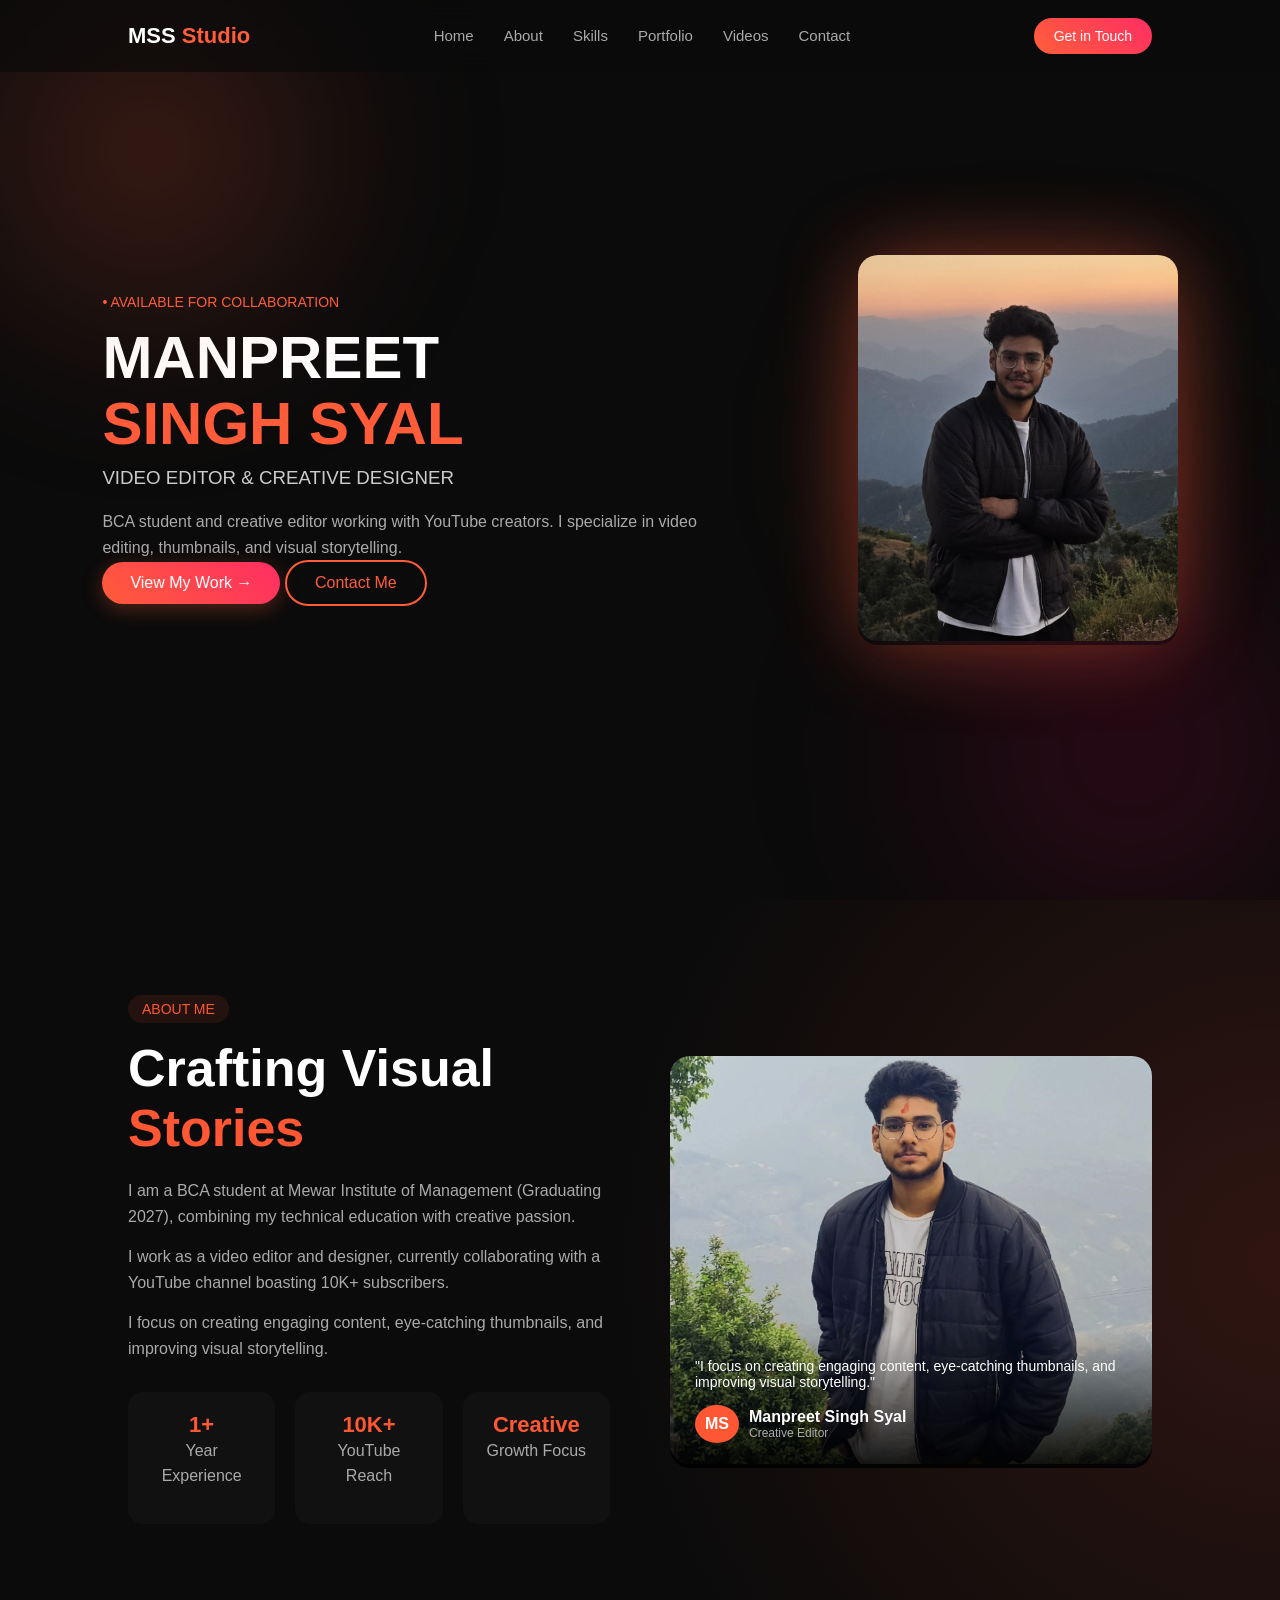
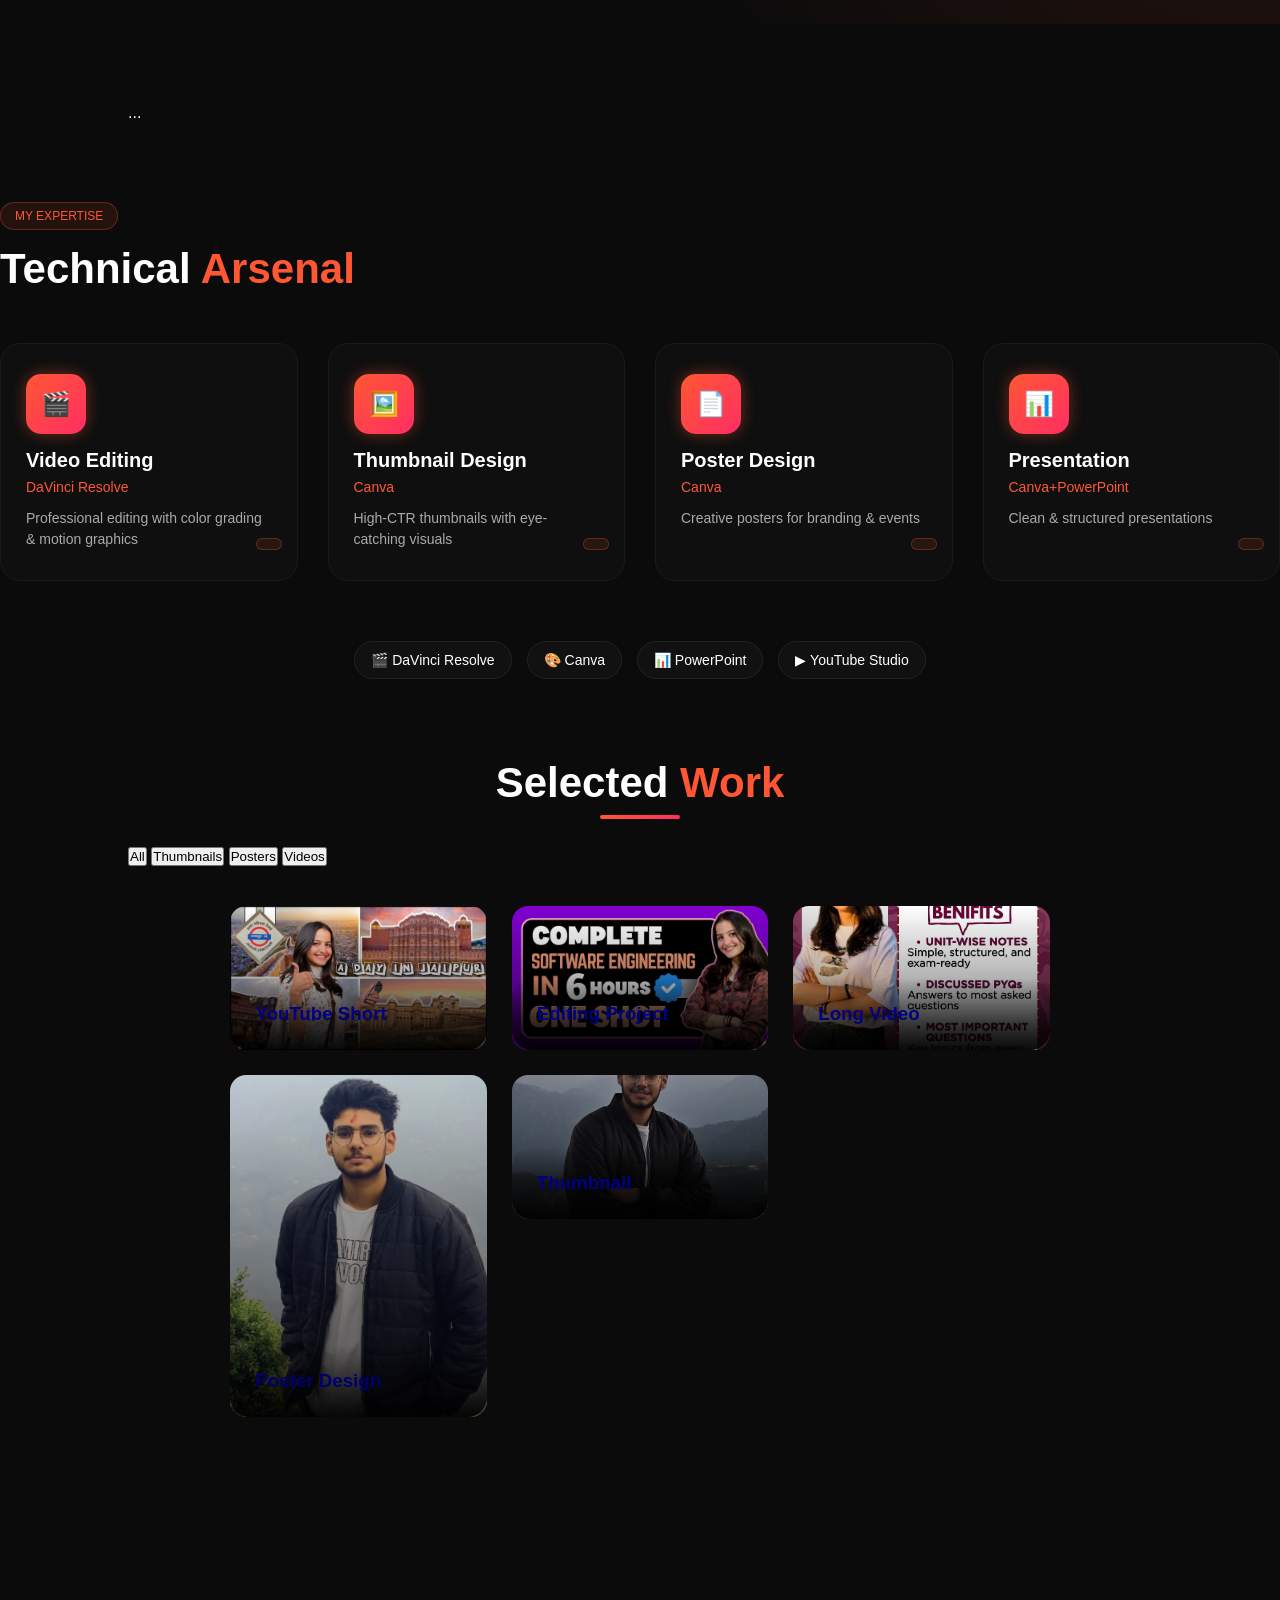
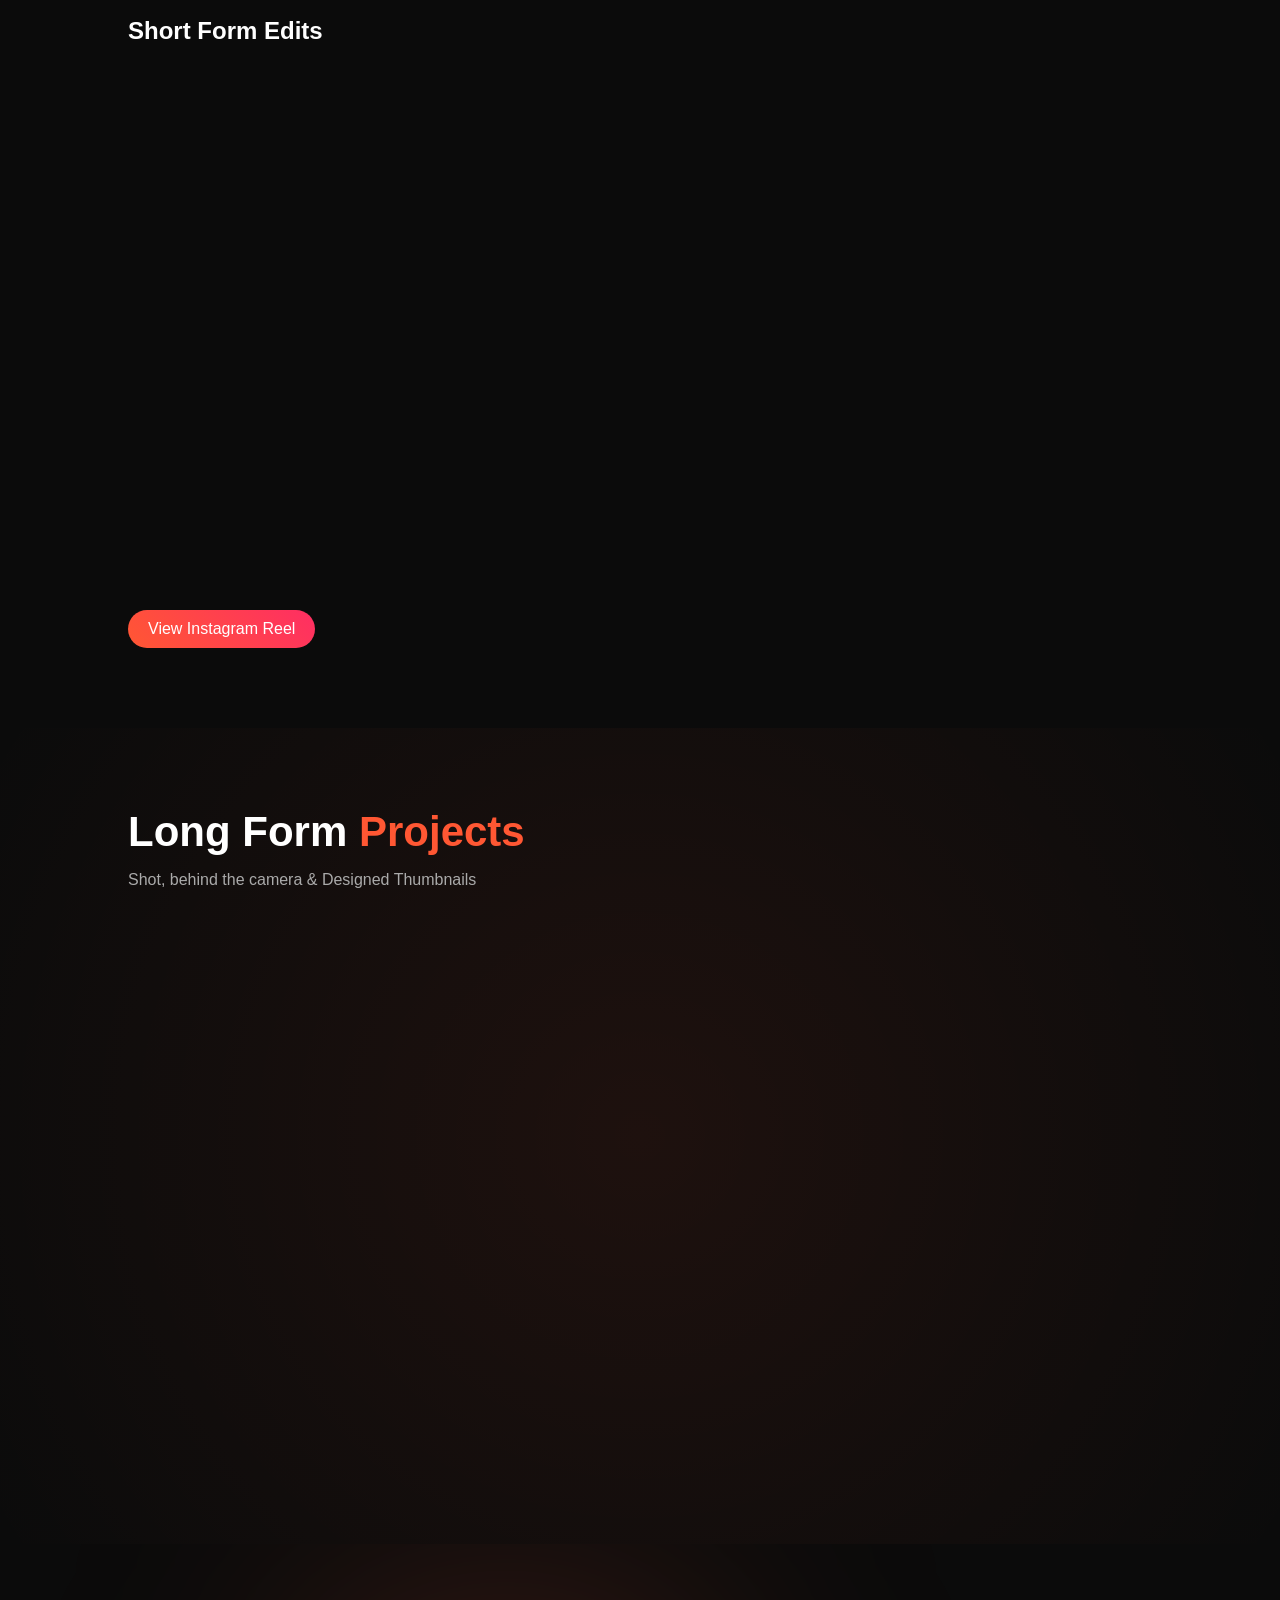
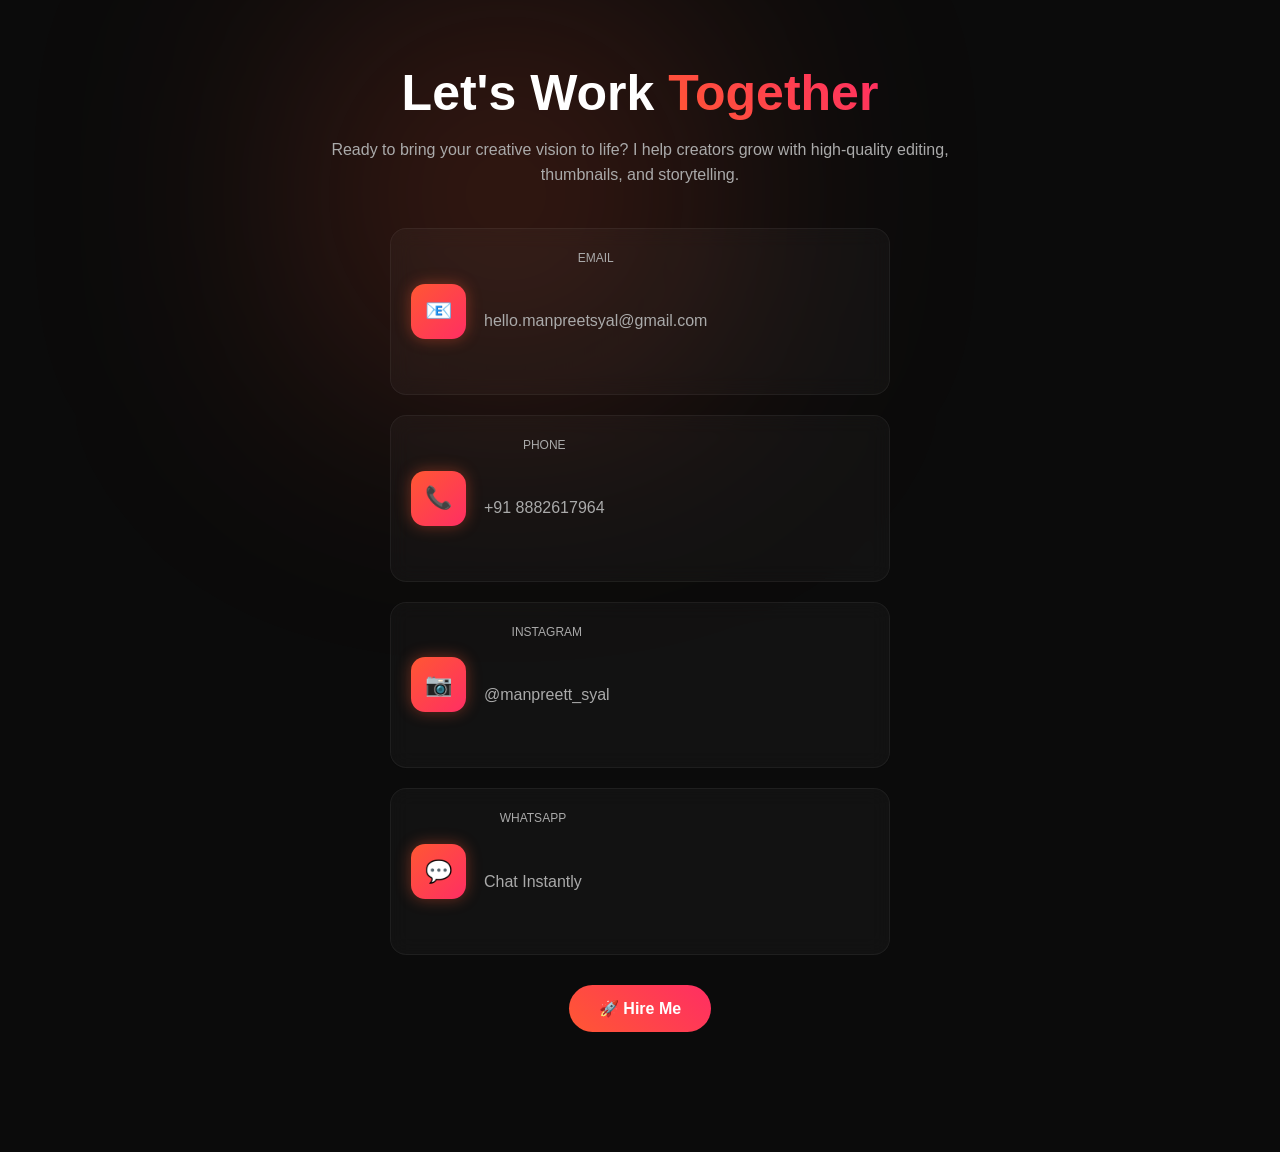
==== index.html @ 29ef9b79 "Update index.html" ====
<!DOCTYPE html>
<html lang="en">
<head>
  <meta charset="UTF-8">
  <meta name="viewport" content="width=device-width, initial-scale=1.0">
  <title>Manpreet Portfolio</title>
  <link rel="stylesheet" href="myportfolio.css">
</head>


<body>

<nav class="navbar">
  
  <div class="logo">MSS <span>Studio</span></div>

 <ul class="nav-links">
  <li><a href="#home">Home</a></li>
  <li><a href="#about">About</a></li>
  <li><a href="#skills">Skills</a></li>
  <li><a href="#portfolio">Portfolio</a></li>
  <li><a href="#videos">Videos</a></li>
  <li><a href="#contact">Contact</a></li>
</ul>

  <a href="#contact" class="nav-btn">Get in Touch</a>

</nav>

<section class="hero" id="home">
  
  <div class="hero-content">
    <p class="badge">• AVAILABLE FOR COLLABORATION</p>

    <h1>
      MANPREET <br>
      <span>SINGH SYAL</span>
    </h1>

    <h3>VIDEO EDITOR & CREATIVE DESIGNER</h3>

    <p class="desc">
      BCA student and creative editor working with YouTube creators.
      I specialize in video editing, thumbnails, and visual storytelling.
    </p>
    <div class="buttons">
  <a href="#portfolio" class="btn primary">View My Work →</a>
  <a href="#contact" class="btn secondary">Contact Me</a>
</div>

    
  </div>

  <!-- RIGHT IMAGE -->
  <div class="hero-image">
    <img src="images/Me1.jpeg" alt="Manpreet">
  </div>

</section>
<!-- ABOUT SECTION -->
<section class="about" id="about">

  <div class="about-container">

    <!-- LEFT -->
    <div class="about-text">
      <span class="tag">ABOUT ME</span>

      <h2>
        Crafting Visual <br>
        <span>Stories</span>
      </h2>

      <p>
        I am a BCA student at Mewar Institute of Management (Graduating 2027),
        combining my technical education with creative passion.
      </p>

      <p>
        I work as a video editor and designer, currently collaborating with a
        YouTube channel boasting 10K+ subscribers.
      </p>

      <p>
        I focus on creating engaging content, eye-catching thumbnails, and
        improving visual storytelling.
      </p>

      <!-- STATS -->
      <div class="about-stats">
        <div class="stat">
          <h3>1+</h3>
          <p>Year Experience</p>
        </div>

        <div class="stat">
          <h3>10K+</h3>
          <p>YouTube Reach</p>
        </div>

        <div class="stat">
          <h3>Creative</h3>
          <p>Growth Focus</p>
        </div>
      </div>
    </div>

    <!-- RIGHT IMAGE -->
    <div class="about-image">
      <img src="images/M1.jpeg" alt="Manpreet">

      <div class="overlay">
        <p>
          "I focus on creating engaging content, eye-catching thumbnails,
          and improving visual storytelling."
        </p>

        <div class="profile">
          <span>MS</span>
          <div>
            <h4>Manpreet Singh Syal</h4>
            <p>Creative Editor</p>
          </div>
        </div>
      </div>
    </div>

  </div>

</section>

</section>
<!-- SKILLS -->
<section id="skills">...</section>
  <div class="skills-header">
    <span class="tag">MY EXPERTISE</span>
    <h2>Technical <span>Arsenal</span></h2>
  </div>

  <div class="skills-container">

    <!-- Card 1 -->
    <div class="skill-card">
      <div class="icon">🎬</div>
      <h3>Video Editing</h3>
      <p class="tool">DaVinci Resolve</p>
      <p>Professional editing with color grading & motion graphics</p>
      <span class="badge"></span>
    </div>

    <!-- Card 2 -->
    <div class="skill-card">
      <div class="icon">🖼️</div>
      <h3>Thumbnail Design</h3>
      <p class="tool">Canva</p>
      <p>High-CTR thumbnails with eye-catching visuals</p>
      <span class="badge"></span>
    </div>

    <!-- Card 3 -->
    <div class="skill-card">
      <div class="icon">📄</div>
      <h3>Poster Design</h3>
      <p class="tool">Canva</p>
      <p>Creative posters for branding & events</p>
      <span class="badge"></span>
    </div>

    <!-- Card 4 -->
    <div class="skill-card">
      <div class="icon">📊</div>
      <h3>Presentation</h3>
      <p class="tool">Canva+PowerPoint</p>
      <p>Clean & structured presentations</p>
      <span class="badge"></span>
    </div>

  </div>

  <!-- Tools -->
  <div class="tools">
    <span>🎬 DaVinci Resolve</span>
    <span>🎨 Canva</span>
    <span>📊 PowerPoint</span>
    <span>▶ YouTube Studio</span>
  </div>
</section>
  
<section id="portfolio">

  <!-- SECTION TITLE -->
  <div class="section-header">
    <h2>Selected <span>Work</span></h2>
  </div>

  <!-- FILTER BUTTONS -->
  <div class="portfolio-filters">
    <button class="active">All</button>
    <button>Thumbnails</button>
    <button>Posters</button>
    <button>Videos</button>
  </div>

  <!-- GRID -->
  <div class="portfolio-grid">

    <!-- ITEM -->
    <a href="https://youtube.com/shorts/iiM8EBw8ux0" target="_blank" class="portfolio-item">
      <img src="images/jaipur.jpg" alt="">
      <div class="overlay">
        <h3>YouTube Short</h3>
      </div>
    </a>

    <a href="https://youtube.com/shorts/3-8Dh5mYEL4" target="_blank" class="portfolio-item">
      <img src="images/software.png" alt="">
      <div class="overlay">
        <h3>Editing Project</h3>
      </div>
    </a>

    <a href="https://youtu.be/bhxFx52dl6E" target="_blank" class="portfolio-item">
      <img src="images/pdf.jpg" alt="">
      <div class="overlay">
        <h3>Long Video</h3>
      </div>
    </a>

    <a href="#" class="portfolio-item tall">
      <img src="images/M1.jpeg" alt="">
      <div class="overlay">
        <h3>Poster Design</h3>
      </div>
    </a>

    <a href="#" class="portfolio-item">
      <img src="images/Me1.jpeg" alt="">
      <div class="overlay">
        <h3>Thumbnail</h3>
      </div>
    </a>

  </div>

</section>

<!-- VIDEO SECTION -->
<section id="videos">
  <h2>Short Form <span>Edits</span></h2>

  <div class="video-grid">

    <iframe src="https://www.youtube.com/embed/iiM8EBw8ux0" allowfullscreen></iframe>
    <iframe src="https://www.youtube.com/embed/3-8Dh5mYEL4" allowfullscreen></iframe>
    <iframe src="https://www.youtube.com/embed/WaYBYh1jYbI" allowfullscreen></iframe>

  </div>

  <!-- Instagram Reel Button -->
  <div class="insta-btn">
    <a href="https://www.instagram.com/reel/DWmSBiCgdQL/" target="_blank">
      View Instagram Reel
    </a>
  </div>
</section>
<section class="video-section long-form">

  <h2>Long Form <span>Projects</span></h2>
  <p class="sub-text">Shot, behind the camera & Designed Thumbnails</p>

  <div class="video-grid">

    <iframe src="https://www.youtube.com/embed/bhxFx52dl6E" allowfullscreen></iframe>
    <iframe src="https://www.youtube.com/embed/3_tIIk4CU44" allowfullscreen></iframe>
    <iframe src="https://www.youtube.com/embed/W0p2m6r492g" allowfullscreen></iframe>
    <iframe src="https://www.youtube.com/embed/7PtPMQQQTCY" allowfullscreen></iframe>

  </div>

</section>

</section>
<section class="contact-premium" id="contact">

  <div class="contact-wrapper">

    <!-- LEFT CONTENT -->
    <div class="contact-content">
      <h2>Let's Work <span>Together</span></h2>
      <p>
        Ready to bring your creative vision to life?  
        I help creators grow with high-quality editing, thumbnails, and storytelling.
      </p>

      <div class="contact-cards">

        <!-- EMAIL -->
        <a href="mailto:hello.manpreetsyal@gmail.com" class="contact-card">
          <div class="icon">📧</div>
          <div>
            <p class="label">EMAIL</p>
            <p class="value">hello.manpreetsyal@gmail.com</p>
          </div>
        </a>

        <!-- PHONE -->
        <a href="tel:+918882617964" class="contact-card">
          <div class="icon">📞</div>
          <div>
            <p class="label">PHONE</p>
            <p class="value">+91 8882617964</p>
          </div>
        </a>

        <!-- INSTAGRAM -->
        <a href="https://instagram.com/manpreett_syal" target="_blank" class="contact-card">
          <div class="icon">📷</div>
          <div>
            <p class="label">INSTAGRAM</p>
            <p class="value">@manpreett_syal</p>
          </div>
        </a>

        <!-- WHATSAPP -->
        <a href="https://wa.me/918882617964" target="_blank" class="contact-card">
          <div class="icon">💬</div>
          <div>
            <p class="label">WHATSAPP</p>
            <p class="value">Chat Instantly</p>
          </div>
        </a>

      </div>

      <!-- CTA BUTTON -->
      <a href="mailto:hello.manpreetsyal@gmail.com" class="hire-btn">
        🚀 Hire Me
      </a>
    </div>

  </div>

</section>

</body>
</html>
---- myportfolio.css ----
/* RESET */
*{
  margin:0;
  padding:0;
  box-sizing:border-box;
  font-family: 'Poppins', sans-serif;
}

body{
  background:#0b0b0b;
  color:#fff;
}

/* CONTAINER */
section{
  padding:80px 10%;
}

/* ===== NAVBAR PREMIUM ===== */

.navbar{
  position: fixed;
  top: 0;
  width: 100%;
  padding: 18px 10%;
  display: flex;
  justify-content: space-between;
  align-items: center;
  background: rgba(10,10,10,0.7);
  backdrop-filter: blur(12px);
  z-index: 1000;
}

/* LOGO */
.logo{
  font-size: 22px;
  font-weight: 700;
}

.logo span{
  color: #ff5e3a;
}

/* LINKS */
.nav-links{
  display: flex;
  gap: 30px;
}

.nav-links li{
  list-style: none;
}

.nav-links a{
  text-decoration: none;
  color: #aaa;
  font-size: 15px;
  transition: 0.3s;
  position: relative;
}

/* HOVER UNDERLINE EFFECT */
.nav-links a::after{
  content: '';
  position: absolute;
  width: 0%;
  height: 2px;
  background: #ff5e3a;
  left: 0;
  bottom: -5px;
  transition: 0.3s;
}

.nav-links a:hover{
  color: #fff;
}

.nav-links a:hover::after{
  width: 100%;
}

/* ACTIVE LINK */
.nav-links a.active{
  color: #ff5e3a;
}

/* BUTTON */
.nav-btn{
  padding: 10px 20px;
  border-radius: 25px;
  background: linear-gradient(45deg,#ff5e3a,#ff2e63);
  color: #fff;
  text-decoration: none;
  font-size: 14px;
  transition: 0.3s;
}

.nav-btn:hover{
  transform: scale(1.05);
}

.logo{
  font-weight:700;
  font-size:22px;
}

nav ul{
  display:flex;
  gap:30px;
}

nav ul li{
  list-style:none;
}

nav ul li a{
  text-decoration:none;
  color:#ccc;
  transition:0.3s;
}

nav ul li a:hover{
  color:#ff5e3a;
}

.btn{
  padding:10px 20px;
  border-radius:25px;
  background:linear-gradient(45deg,#ff5e3a,#ff2e63);
  color:#fff;
  text-decoration:none;
}

/* ================= HERO ================= */
.hero {
  display: flex;
  align-items: center;
  justify-content: space-between;
  padding: 100px 8%;
  min-height: 100vh;
  background: #0b0b0b;
  color: #fff;
  position: relative;
  overflow: hidden;
}
.hero::before {
  content: "";
  position: absolute;
  width: 500px;
  height: 500px;
  background: radial-gradient(circle, rgba(255, 92, 58, 0.25), transparent 70%);
  top: -100px;
  left: -100px;
  filter: blur(80px);
}

.hero::after {
  content: "";
  position: absolute;
  width: 500px;
  height: 500px;
  background: radial-gradient(circle, rgba(255, 0, 100, 0.2), transparent 70%);
  bottom: -100px;
  right: -100px;
  filter: blur(100px);
}
/* LEFT TEXT */
.hero-content {
  max-width: 600px;
}

.badge {
  color: #ff5c3a;
  margin-bottom: 15px;
  font-size: 14px;
}

.hero h1 {
  font-size: 60px;
  font-weight: 800;
  line-height: 1.1;
}

.hero h1 span {
  color: #ff5c3a;
}

.hero h3 {
  margin-top: 10px;
  font-weight: 500;
  color: #ccc;
}

.desc {
  margin-top: 20px;
  color: #aaa;
  line-height: 1.6;
}

/* BUTTONS */
.btn {
  padding: 12px 28px;
  border-radius: 30px;
  font-weight: 500;
  text-decoration: none;
  display: inline-block;
  transition: all 0.3s ease;
}

/* PRIMARY BUTTON */
.primary {
  background: linear-gradient(45deg, #ff5c3a, #ff2e63);
  color: white;
  box-shadow: 0 5px 20px rgba(255, 92, 58, 0.3);
}

/* PRIMARY HOVER */
.primary:hover {
  transform: translateY(-3px);
  box-shadow: 0 10px 30px rgba(255, 92, 58, 0.6);
}

/* SECONDARY BUTTON (FIXED) */
.secondary {
  border: 2px solid #ff5c3a;
  color: #ff5c3a;
  background: transparent;
}

/* SECONDARY HOVER (IMPORTANT) */
.secondary:hover {
  background: linear-gradient(45deg, #ff5c3a, #ff2e63);
  color: white;
  transform: translateY(-3px);
  box-shadow: 0 10px 25px rgba(255, 92, 58, 0.5);
}

/* RIGHT IMAGE */
.hero-image {
  position: relative;
}

/* IMAGE STYLE */
.hero-image img {
  width: 320px;
  border-radius: 20px;
  position: relative;
  z-index: 2;
}

/* 🔥 GLOW EFFECT */
.hero-image::before {
  content: "";
  position: absolute;
  width: 350px;
  height: 450px;
  background: radial-gradient(circle, rgba(255,92,58,0.5), transparent 70%);
  filter: blur(60px);
  top: 50%;
  left: 50%;
  transform: translate(-50%, -50%);
  z-index: 1;
}

/* EXTRA SOFT SHADOW */
.hero-image::after {
  content: "";
  position: absolute;
  inset: 0;
  border-radius: 20px;
  box-shadow: 0 0 80px rgba(255, 92, 58, 0.4);
  z-index: 0;
}

/* ================= ABOUT ================= */
.about {
  padding: 100px 10%;
  background: radial-gradient(circle at right, rgba(255, 80, 50, 0.15), transparent 50%);
}

.about-container {
  display: flex;
  align-items: center;
  justify-content: space-between;
  gap: 60px;
}

/* LEFT TEXT */
.about-text {
  flex: 1;
}

.about-text .tag {
  background: rgba(255, 80, 50, 0.1);
  color: #ff5733;
  padding: 6px 14px;
  border-radius: 20px;
  font-size: 14px;
}

.about-text h2 {
  font-size: 52px;
  margin: 20px 0;
}

.about-text h2 span {
  color: #ff5733;
}

.about-text p {
  color: #aaa;
  margin-bottom: 15px;
  line-height: 1.6;
}

/* STATS */
.about-stats {
  display: flex;
  gap: 20px;
  margin-top: 30px;
}

.stat {
  background: #111;
  padding: 20px;
  border-radius: 15px;
  text-align: center;
  flex: 1;
  transition: 0.3s;
}

.stat:hover {
  transform: translateY(-5px);
  box-shadow: 0 0 20px rgba(255, 80, 50, 0.3);
}

.stat h3 {
  color: #ff5733;
  font-size: 22px;
}

/* RIGHT IMAGE */
.about-image {
  flex: 1;
  position: relative;
}

.about-image img {
  width: 100%;
  border-radius: 20px;
}

/* OVERLAY */
.overlay {
  position: absolute;
  bottom: 0;
  left: 0;
  width: 100%;
  padding: 25px;
  background: linear-gradient(to top, rgba(0,0,0,0.9), transparent);
  border-radius: 20px;
}

.overlay p {
  font-size: 14px;
  color: #fff;
}

/* PROFILE */
.profile {
  display: flex;
  align-items: center;
  gap: 10px;
  margin-top: 15px;
}

.profile span {
  background: #ff5733;
  padding: 10px;
  border-radius: 50%;
  font-weight: bold;
}

.profile h4 {
  margin: 0;
}

.profile p {
  font-size: 12px;
  color: #aaa;
}

/* ================= SKILLS ================= */
/* SECTION */
.skills {
  padding: 100px 10%;
  background: #000;
  color: #fff;
  text-align: center;
  position: relative;
}

/* HEADER */
.skills-header .tag {
  display: inline-block;
  padding: 6px 14px;
  border-radius: 20px;
  background: rgba(255, 87, 51, 0.1);
  border: 1px solid rgba(255, 87, 51, 0.3);
  color: #ff5733;
  font-size: 12px;
  margin-bottom: 15px;
}

.skills-header h2 {
  font-size: 42px;
  margin-bottom: 50px;
}

.skills-header h2 span {
  color: #ff5733;
}

/* GRID */
.skills-container {
  display: grid;
  grid-template-columns: repeat(auto-fit, minmax(260px, 1fr));
  gap: 30px;
}

/* CARD */
.skill-card {
  background: #0f0f0f;
  padding: 30px 25px;
  border-radius: 20px;
  text-align: left;
  position: relative;
  transition: 0.3s ease;
  overflow: hidden;
  border: 1px solid #1a1a1a;
}

/* GLOW EFFECT */
.skill-card::before {
  content: "";
  position: absolute;
  inset: 0;
  background: radial-gradient(circle at top, rgba(255,87,51,0.2), transparent 70%);
  opacity: 0;
  transition: 0.3s;
}

.skill-card:hover::before {
  opacity: 1;
}

.skill-card:hover {
  transform: translateY(-8px);
  box-shadow: 0 10px 40px rgba(255, 87, 51, 0.2);
  border-color: rgba(255, 87, 51, 0.3);
}

/* ICON */
.skill-card .icon {
  width: 60px;
  height: 60px;
  background: linear-gradient(135deg, #ff5733, #ff2e63);
  border-radius: 15px;
  display: flex;
  align-items: center;
  justify-content: center;
  font-size: 24px;
  margin-bottom: 15px;
}

/* TEXT */
.skill-card h3 {
  font-size: 20px;
  margin-bottom: 5px;
}

.skill-card .tool {
  color: #ff5733;
  font-size: 14px;
  margin-bottom: 10px;
}

.skill-card p {
  font-size: 14px;
  color: #aaa;
  line-height: 1.5;
}

/* BADGE */
.skill-card .badge {
  position: absolute;
  bottom: 15px;
  right: 15px;
  background: rgba(255, 87, 51, 0.1);
  color: #ff5733;
  border: 1px solid rgba(255, 87, 51, 0.3);
  padding: 5px 12px;
  font-size: 12px;
  border-radius: 20px;
}

/* TOOLS */
.tools {
  margin-top: 60px;
  display: flex;
  justify-content: center;
  flex-wrap: wrap;
  gap: 15px;
}

.tools span {
  padding: 10px 16px;
  background: #111;
  border: 1px solid #222;
  border-radius: 30px;
  font-size: 14px;
  transition: 0.3s;
}

.tools span:hover {
  border-color: #ff5733;
  color: #ff5733;
}

/* ================= PORTFOLIO ================= */
.section-header {
  text-align: center;
  margin-bottom: 40px;
}

.section-header h2 {
  font-size: 42px;
  color: #fff;
  position: relative;
  display: inline-block;
}

.section-header h2 span {
  color: #ff5733;
}

/* 🔥 underline glow */
.section-header h2::after {
  content: "";
  width: 80px;
  height: 4px;
  background: linear-gradient(to right, #ff5733, #ff2e63);
  position: absolute;
  left: 50%;
  transform: translateX(-50%);
  bottom: -12px;
  border-radius: 10px;
}
.portfolio-grid {
  display: grid;
  grid-template-columns: repeat(3, 1fr);
  gap: 25px;
  padding: 40px 10%;
}

.portfolio-item {
  position: relative;
  overflow: hidden;
  border-radius: 16px;
  background: #111;
}

.portfolio-item img {
  width: 100%;
  height: 100%;
  object-fit: cover; /* 🔥 IMPORTANT */
  display: block;
  transition: transform 0.4s ease;
}

.portfolio-item {
  aspect-ratio: 16 / 9;
}
.tall {
  aspect-ratio: 3 / 4;
}

/* HOVER EFFECT */
.portfolio-item:hover img {
  transform: scale(1.08);
}

/* GLOW */
.portfolio-item::after {
  content: "";
  position: absolute;
  inset: 0;
  background: linear-gradient(to top, rgba(0,0,0,0.6), transparent);
}
/* ================= RESPONSIVE ================= */
.video-section {
  padding: 80px 10%;
}

.video-section h2 {
  font-size: 42px;
  margin-bottom: 15px;
}

.video-section h2 span {
  color: #ff5733;
}

.sub-text {
  color: #aaa;
  margin-bottom: 30px;
  font-size: 16px;
}

/* grid */
.video-grid {
  display: grid;
  grid-template-columns: repeat(2, 1fr);
  gap: 25px;
}

/* videos */
.video-grid iframe {
  width: 100%;
  height: 260px;
  border-radius: 15px;
  border: none;
  transition: 0.3s;
}

/* hover */
.video-grid iframe:hover {
  transform: scale(1.04);
  box-shadow: 0 0 30px rgba(255, 87, 51, 0.3);
}

/* instagram button */
.insta-btn {
  margin-top: 20px;
}

.insta-btn a {
  display: inline-block;
  padding: 10px 20px;
  border-radius: 25px;
  background: linear-gradient(45deg, #ff5733, #ff2e63);
  color: #fff;
  text-decoration: none;
  transition: 0.3s;
}

.insta-btn a:hover {
  transform: scale(1.05);
}

/* section glow */
.long-form {
  background: radial-gradient(circle at center, rgba(255,87,51,0.08), transparent);
}
/* ===== PORTFOLIO CLEAN FIX ===== */

.portfolio{
  padding: 60px 10%;
}

.portfolio h2{
  font-size: 36px;
  margin-bottom: 30px;

}


.portfolio span{
  color: #ff5e3a;
}

/* GRID */
.portfolio-grid {
  display: grid;
  grid-template-columns: repeat(3, 1fr);
  gap: 25px;
}
.work-card {
  width: 100%;
  overflow: hidden;
  border-radius: 15px;
  background: #111;
  position: relative;
}

/* 16:9 thumbnails (TOP ROW) */
.work-card.landscape img {
  width: 100%;
  aspect-ratio: 16 / 9;
  object-fit: contain; /* NO CROPPING */
  background: #111; /* fills empty space nicely */
  border-radius: 15px;
}
/* VERTICAL IMAGES */
.work-card.vertical img {
  width: 70%;
  aspect-ratio: 9 / 16;
  object-fit: contain;
  background: #111;
  border-radius: 15px;
}
.section-title {
  font-size: 42px;
  font-weight: 800;
  color: white;
  margin-bottom: 40px;
  position: relative;
}

/* gradient highlight */
.section-title span {
  background: linear-gradient(45deg, #ff5c3a, #ff2e63);
  -webkit-background-clip: text;
  -webkit-text-fill-color: transparent;
}

/* glowing underline */
.section-title::after {
  content: "";
  width: 70px;
  height: 4px;
  background: linear-gradient(45deg, #ff5c3a, #ff2e63);
  position: absolute;
  left: 0;
  bottom: -10px;
  border-radius: 10px;
  box-shadow: 0 0 15px rgba(255, 92, 58, 0.6);
}
html {
  scroll-behavior: smooth;
}
.contact-premium {
  padding: 120px 10%;
  position: relative;
  overflow: hidden;
}

/* 🔥 background glow */
.contact-premium::before {
  content: "";
  position: absolute;
  width: 500px;
  height: 500px;
  background: radial-gradient(circle, rgba(255,87,51,0.25), transparent);
  top: 0;
  left: 20%;
  filter: blur(120px);
  z-index: 0;
}

.contact-wrapper {
  position: relative;
  z-index: 1;
  max-width: 700px;
}

.contact-content h2 {
  font-size: 50px;
  margin-bottom: 15px;
}

.contact-content h2 span {
  background: linear-gradient(45deg, #ff5733, #ff2e63);
  -webkit-background-clip: text;
  color: transparent;
}

.contact-content p {
  color: #aaa;
  margin-bottom: 40px;
  line-height: 1.6;
}

/* cards */
.contact-cards {
  display: flex;
  flex-direction: column;
  gap: 20px;
}

/* glass effect */
.contact-card {
  display: flex;
  align-items: center;
  gap: 18px;
  padding: 20px;
  border-radius: 16px;
  text-decoration: none;
  color: #fff;

  background: rgba(255,255,255,0.03);
  border: 1px solid rgba(255,255,255,0.05);
  backdrop-filter: blur(10px);

  transition: 0.3s ease;
}

/* hover premium */
.contact-card:hover {
  transform: translateY(-6px) scale(1.02);
  box-shadow: 0 0 35px rgba(255,87,51,0.4);
  border-color: rgba(255,87,51,0.5);
}

/* icon */
.icon {
  width: 55px;
  height: 55px;
  border-radius: 14px;
  display: flex;
  align-items: center;
  justify-content: center;
  font-size: 22px;

  background: linear-gradient(135deg, #ff5733, #ff2e63);
  box-shadow: 0 0 15px rgba(255,87,51,0.4);
}

/* text */
.label {
  font-size: 12px;
  color: #888;
}

.value {
  font-size: 16px;
  font-weight: 500;
}

/* 🔥 CTA button */
.hire-btn {
  display: inline-block;
  margin-top: 30px;
  padding: 14px 30px;
  border-radius: 30px;
  background: linear-gradient(45deg, #ff5733, #ff2e63);
  color: #fff;
  text-decoration: none;
  font-weight: 600;
  transition: 0.3s;
}

.hire-btn:hover {
  transform: scale(1.08);
  box-shadow: 0 0 25px rgba(255,87,51,0.6);
}
.contact-premium {
  padding: 120px 10%;
  display: flex;
  justify-content: center;   /* centers horizontally */
}

.contact-wrapper {
  width: 100%;
  max-width: 700px;
  text-align: center;        /* centers text */
}

/* center heading */
.contact-content h2 {
  font-size: 50px;
  margin-bottom: 15px;
}

/* center paragraph */
.contact-content p {
  color: #aaa;
  margin-bottom: 40px;
}

/* center cards */
.contact-cards {
  display: flex;
  flex-direction: column;
  gap: 20px;
  align-items: center;       /* THIS is important */
}

/* make cards look centered */
.contact-card {
  width: 100%;
  max-width: 500px;
  justify-content: flex-start; /* keep content inside aligned nicely */
}
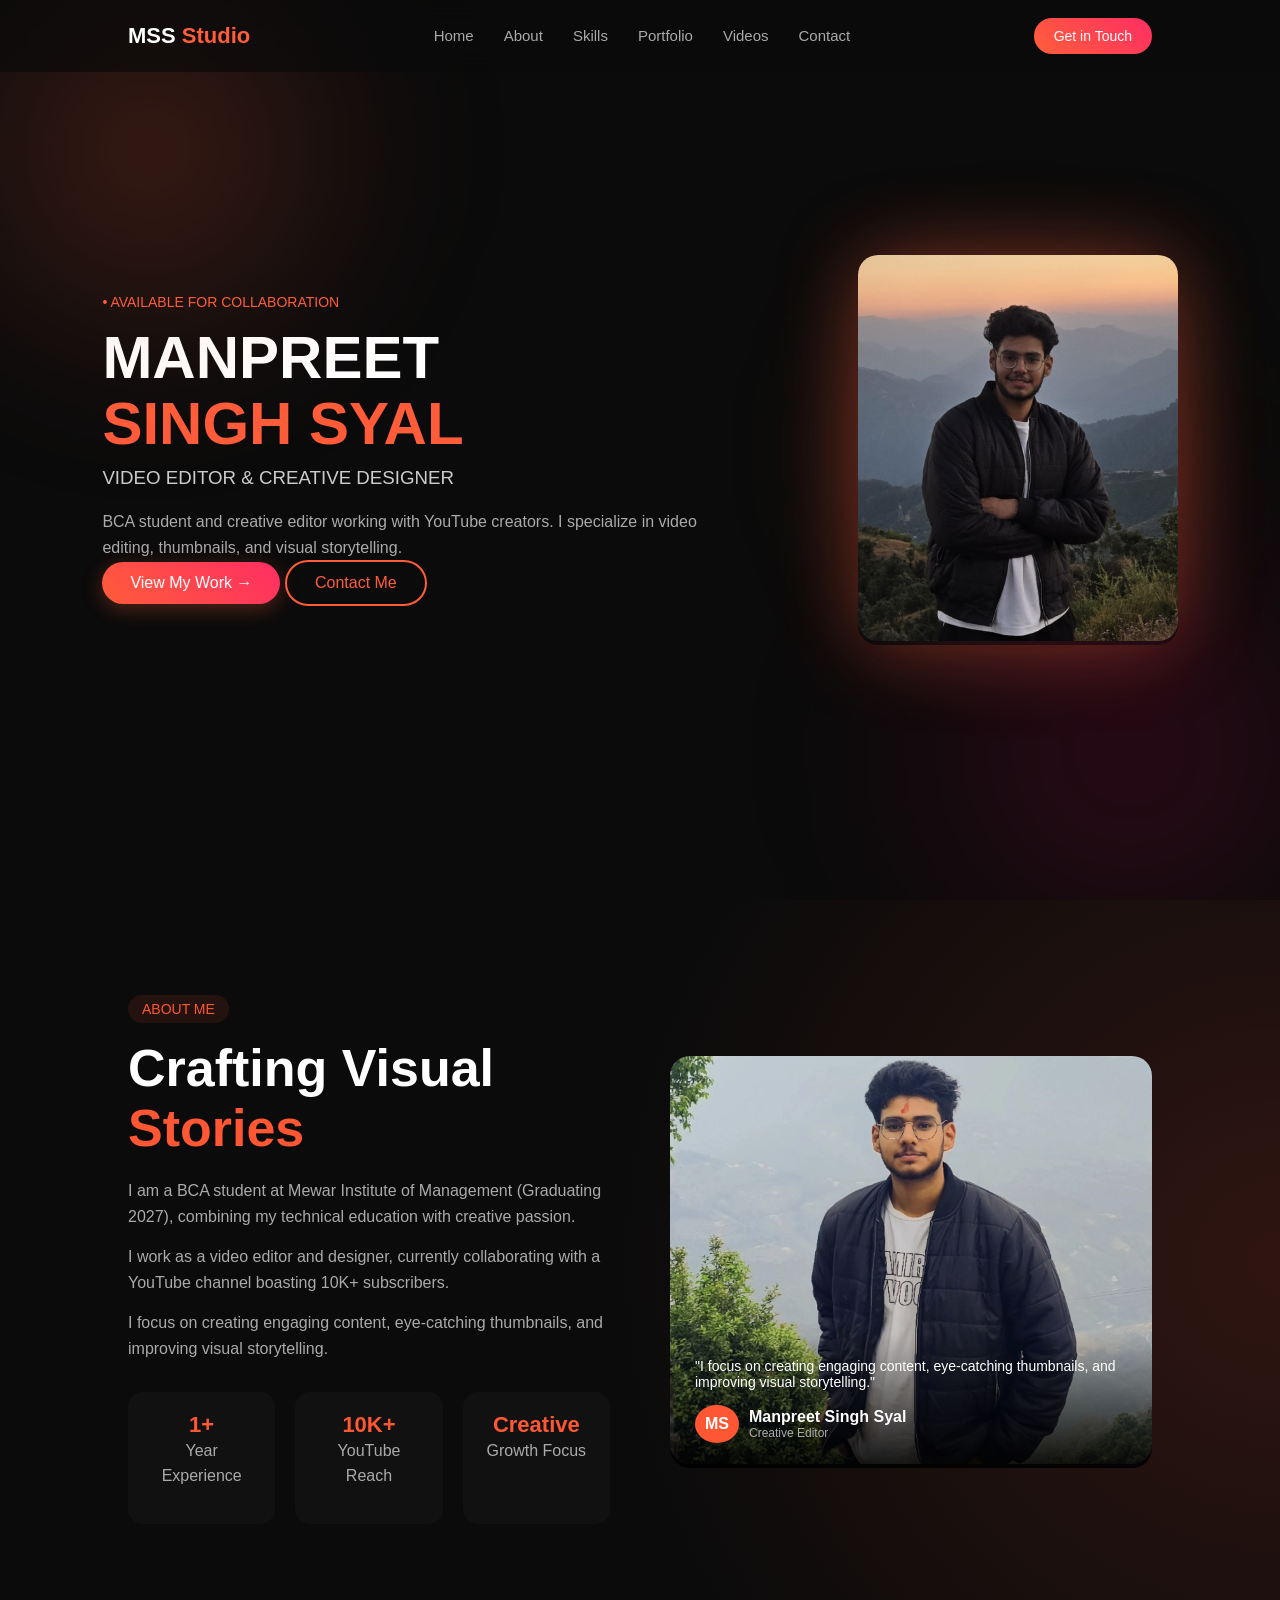
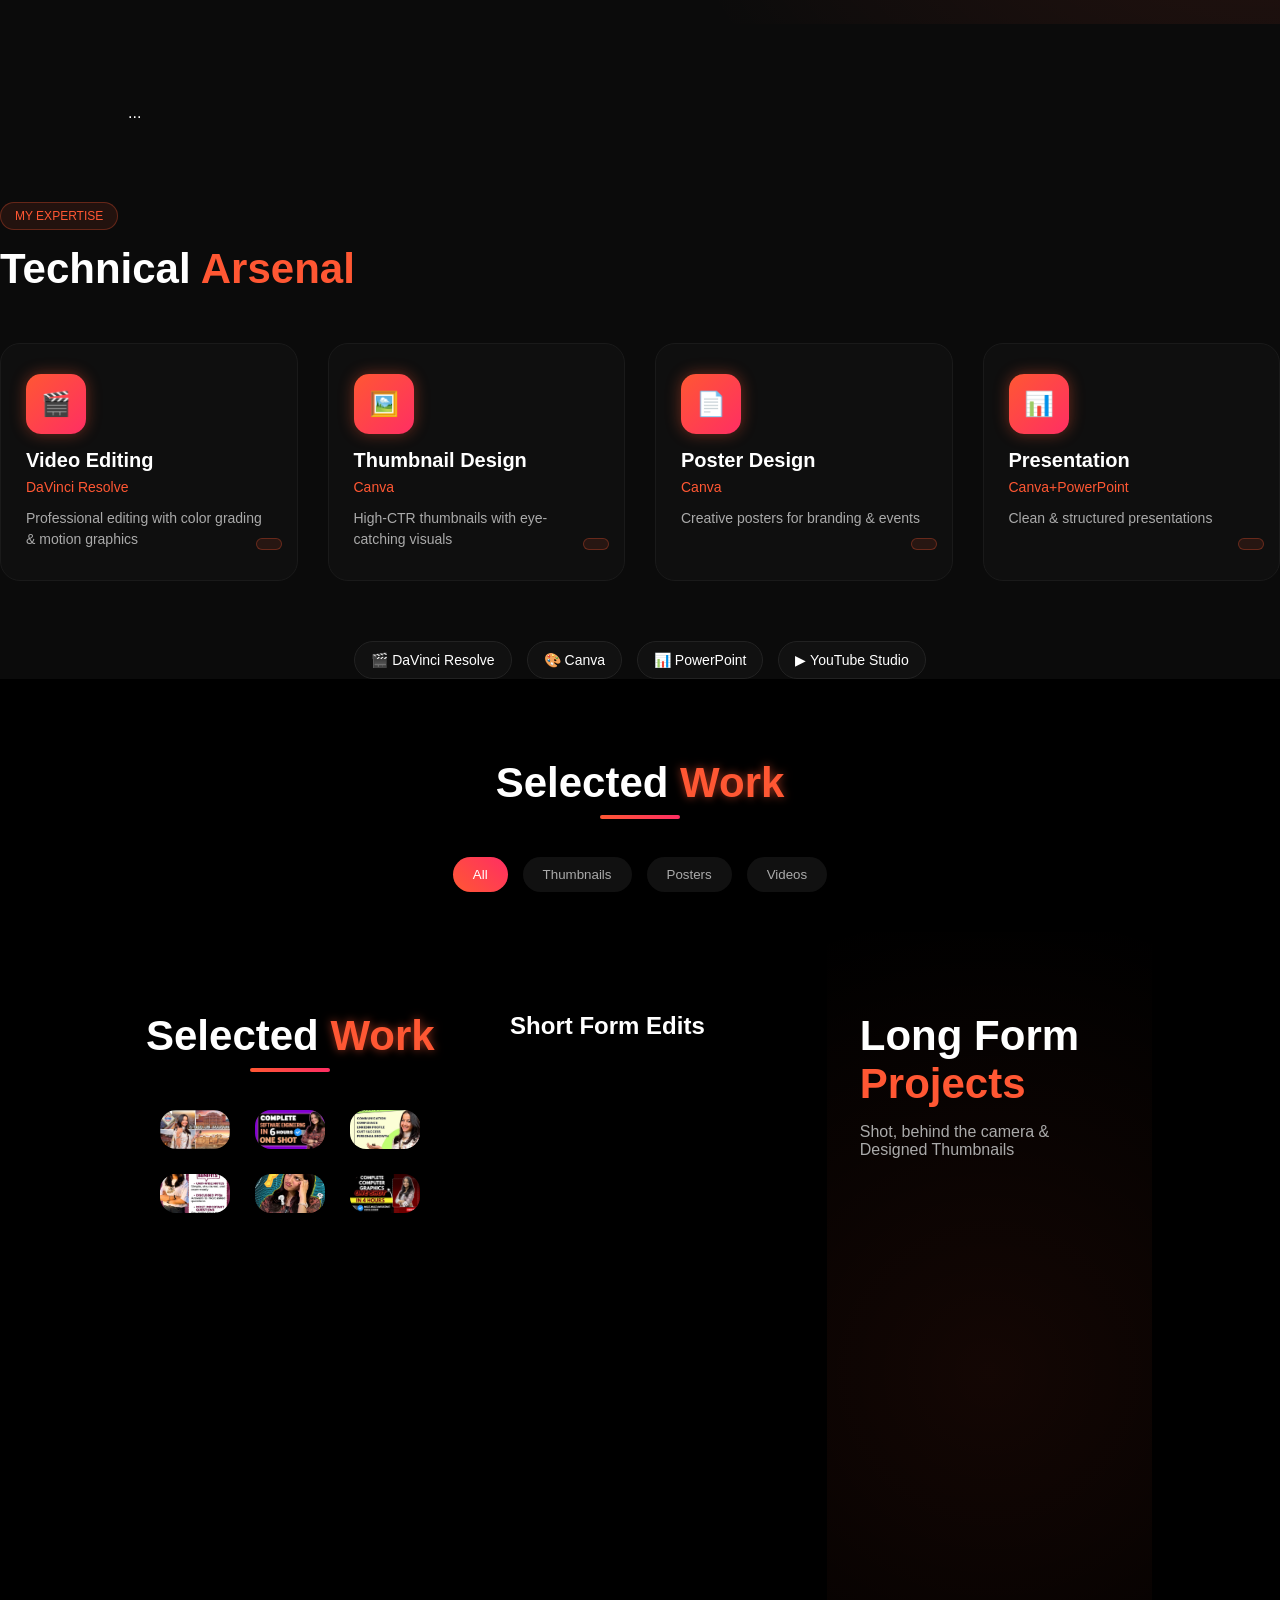
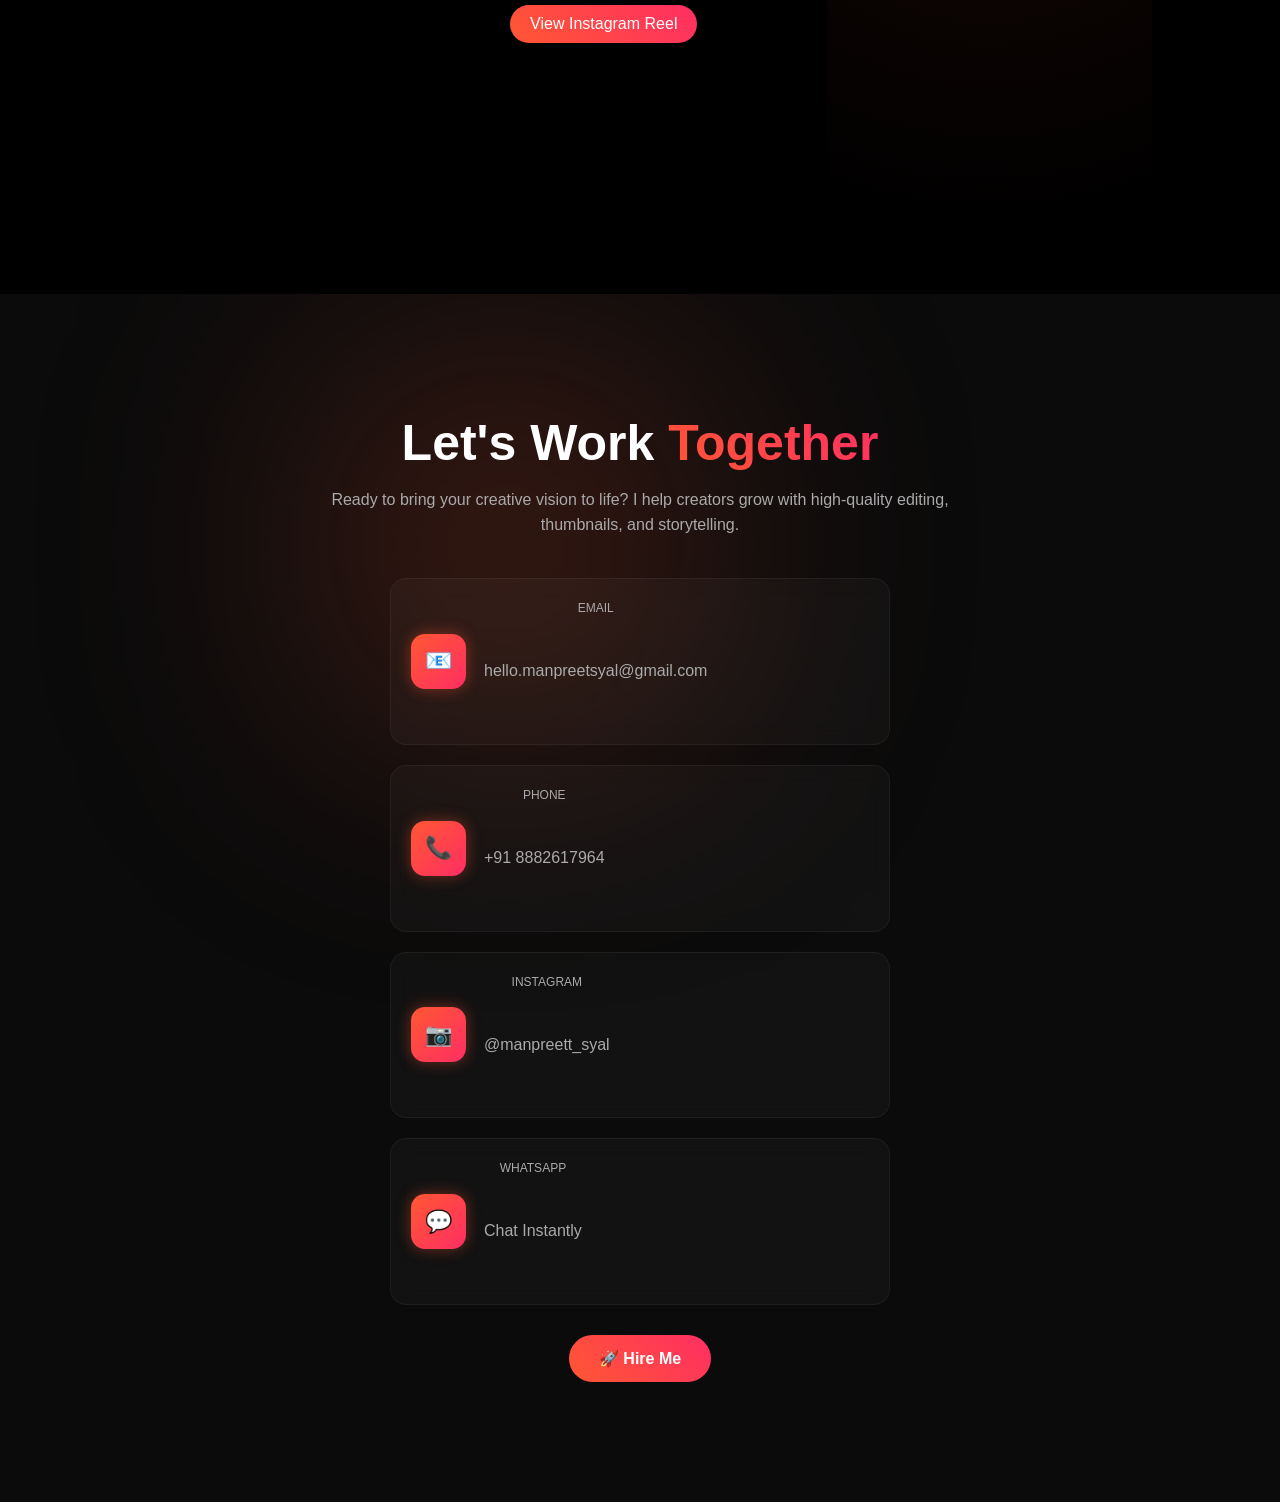
==== commit bff99f51: "Update index.html" ====
--- a/index.html
+++ b/index.html
@@ -205,40 +205,37 @@
   <div class="portfolio-grid">
 
     <!-- ITEM -->
-    <a href="https://youtube.com/shorts/iiM8EBw8ux0" target="_blank" class="portfolio-item">
-      <img src="images/jaipur.jpg" alt="">
-      <div class="overlay">
-        <h3>YouTube Short</h3>
-      </div>
-    </a>
-
-    <a href="https://youtube.com/shorts/3-8Dh5mYEL4" target="_blank" class="portfolio-item">
-      <img src="images/software.png" alt="">
-      <div class="overlay">
-        <h3>Editing Project</h3>
-      </div>
-    </a>
-
-    <a href="https://youtu.be/bhxFx52dl6E" target="_blank" class="portfolio-item">
-      <img src="images/pdf.jpg" alt="">
-      <div class="overlay">
-        <h3>Long Video</h3>
-      </div>
-    </a>
-
-    <a href="#" class="portfolio-item tall">
-      <img src="images/M1.jpeg" alt="">
-      <div class="overlay">
-        <h3>Poster Design</h3>
-      </div>
-    </a>
-
-    <a href="#" class="portfolio-item">
-      <img src="images/Me1.jpeg" alt="">
-      <div class="overlay">
-        <h3>Thumbnail</h3>
-      </div>
-    </a>
+   <section id="portfolio">
+
+  <div class="section-header">
+    <h2>Selected <span>Work</span></h2>
+  </div>
+
+  <div class="portfolio-grid">
+
+    <div class="portfolio-item">
+      <img src="images/jaipur.jpg">
+    </div>
+
+    <div class="portfolio-item">
+      <img src="images/software.png">
+    </div>
+
+    <div class="portfolio-item vertical">
+      <img src="images/challenge.jpg">
+    </div>
+
+    <div class="portfolio-item">
+      <img src="images/pdf.jpg">
+    </div>
+
+    <div class="portfolio-item vertical">
+      <img src="images/confidence.jpg">
+    </div>
+
+    <div class="portfolio-item">
+      <img src="images/graphics.png">
+    </div>
 
   </div>
 
--- a/myportfolio.css
+++ b/myportfolio.css
@@ -528,9 +528,17 @@
 }
 
 /* ================= PORTFOLIO ================= */
+/* ================= PORTFOLIO ================= */
+
+#portfolio {
+  padding: 80px 0;
+  background: #000;
+}
+
+/* HEADER */
 .section-header {
   text-align: center;
-  margin-bottom: 40px;
+  margin-bottom: 50px;
 }
 
 .section-header h2 {
@@ -542,9 +550,9 @@
 
 .section-header h2 span {
   color: #ff5733;
-}
-
-/* 🔥 underline glow */
+  text-shadow: 0 0 10px rgba(255, 87, 51, 0.6);
+}
+
 .section-header h2::after {
   content: "";
   width: 80px;
@@ -556,46 +564,100 @@
   bottom: -12px;
   border-radius: 10px;
 }
+
+/* FILTERS */
+.portfolio-filters {
+  display: flex;
+  justify-content: center;
+  gap: 15px;
+  margin-bottom: 40px;
+}
+
+.portfolio-filters button {
+  padding: 10px 20px;
+  border: none;
+  background: #111;
+  color: #aaa;
+  border-radius: 30px;
+  cursor: pointer;
+  transition: 0.3s;
+}
+
+.portfolio-filters button:hover,
+.portfolio-filters .active {
+  background: linear-gradient(45deg, #ff5733, #ff2e63);
+  color: #fff;
+}
+
+/* GRID */
 .portfolio-grid {
   display: grid;
   grid-template-columns: repeat(3, 1fr);
   gap: 25px;
-  padding: 40px 10%;
-}
-
+  padding: 0 10%;
+}
+
+/* ITEM */
 .portfolio-item {
   position: relative;
   overflow: hidden;
   border-radius: 16px;
   background: #111;
-}
-
+  aspect-ratio: 16 / 9;
+  cursor: pointer;
+}
+
+/* TALL ITEM */
+.portfolio-item.tall {
+  aspect-ratio: 3 / 4;
+}
+
+/* IMAGE */
 .portfolio-item img {
   width: 100%;
   height: 100%;
-  object-fit: cover; /* 🔥 IMPORTANT */
-  display: block;
+  object-fit: cover;
   transition: transform 0.4s ease;
 }
 
-.portfolio-item {
-  aspect-ratio: 16 / 9;
-}
-.tall {
-  aspect-ratio: 3 / 4;
-}
-
-/* HOVER EFFECT */
+/* HOVER ZOOM */
 .portfolio-item:hover img {
-  transform: scale(1.08);
-}
-
-/* GLOW */
-.portfolio-item::after {
-  content: "";
+  transform: scale(1.1);
+}
+
+/* OVERLAY */
+.portfolio-item .overlay {
   position: absolute;
   inset: 0;
-  background: linear-gradient(to top, rgba(0,0,0,0.6), transparent);
+  background: linear-gradient(to top, rgba(0,0,0,0.7), transparent);
+  display: flex;
+  align-items: flex-end;
+  padding: 20px;
+  opacity: 0;
+  transition: 0.3s;
+}
+
+.portfolio-item:hover .overlay {
+  opacity: 1;
+}
+
+/* TEXT */
+.overlay h3 {
+  color: #fff;
+  font-size: 18px;
+}
+
+/* RESPONSIVE */
+@media (max-width: 992px) {
+  .portfolio-grid {
+    grid-template-columns: repeat(2, 1fr);
+  }
+}
+
+@media (max-width: 600px) {
+  .portfolio-grid {
+    grid-template-columns: 1fr;
+  }
 }
 /* ================= RESPONSIVE ================= */
 .video-section {
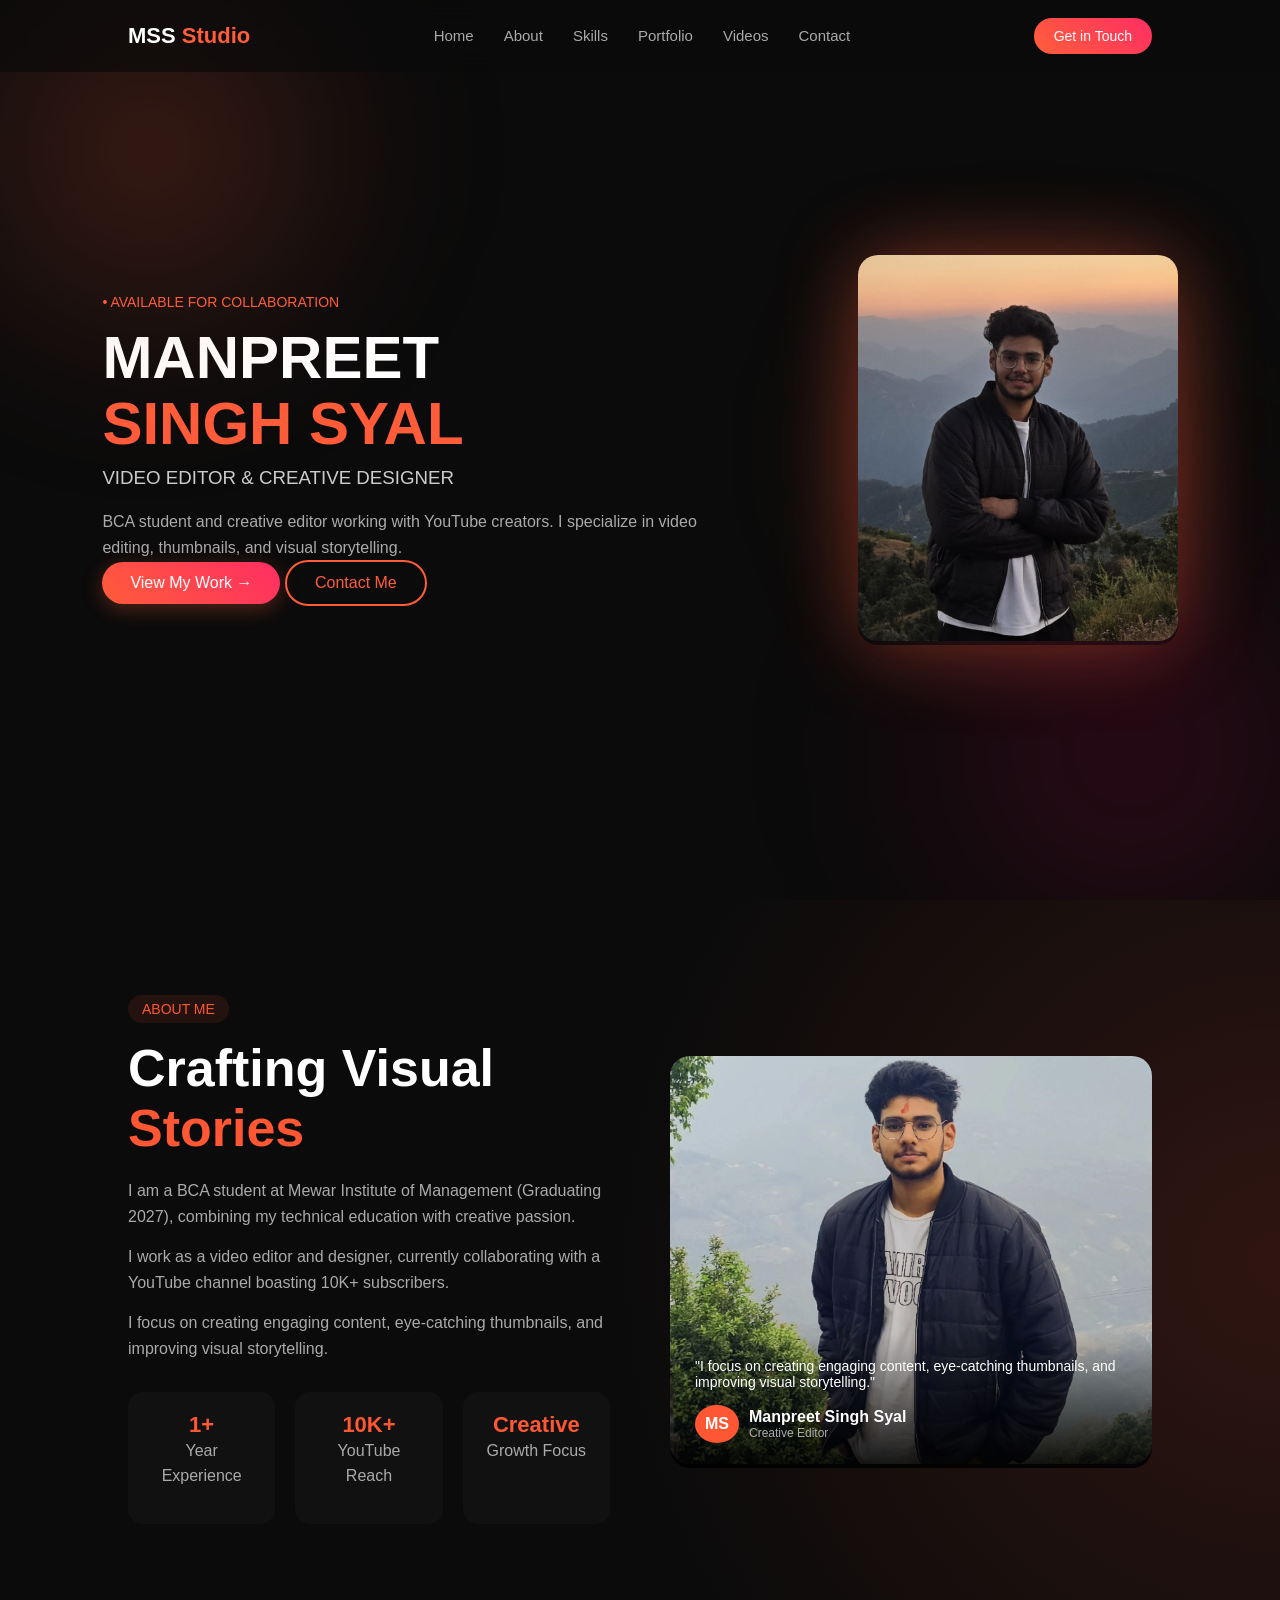
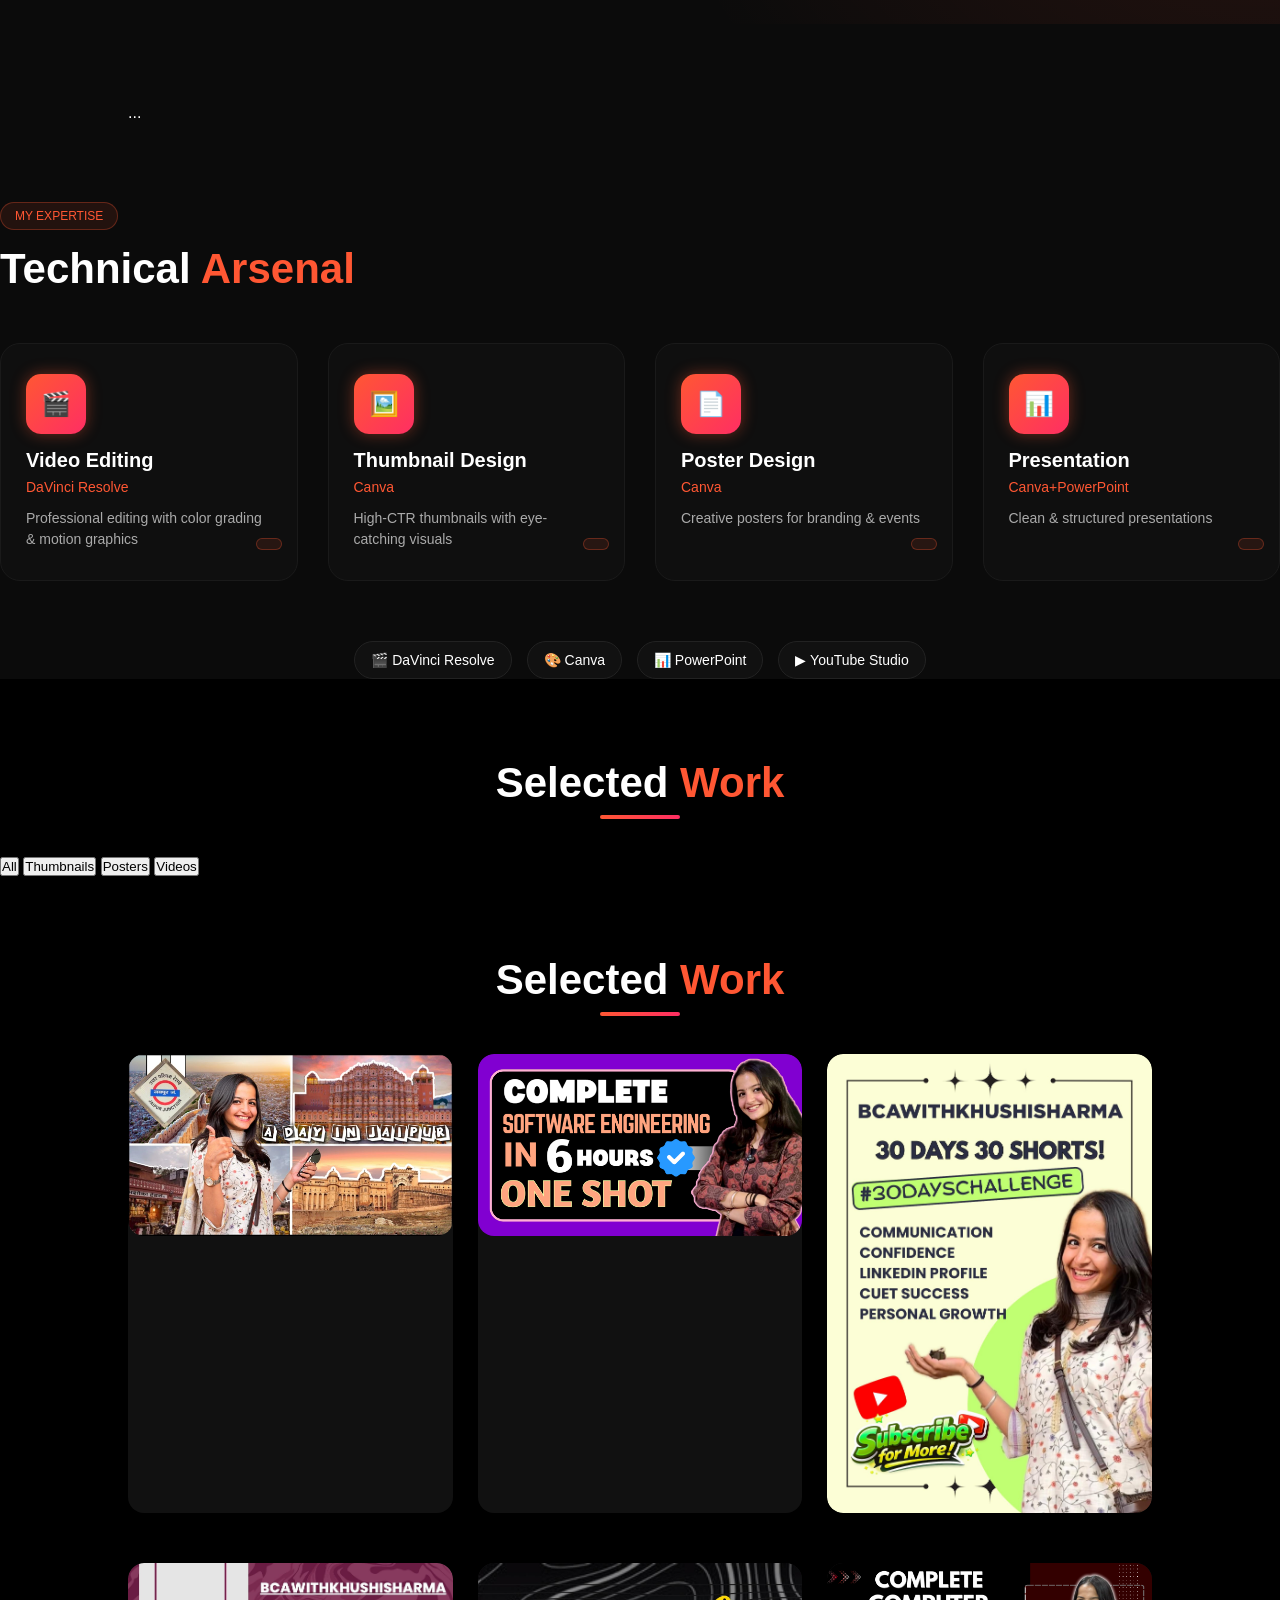
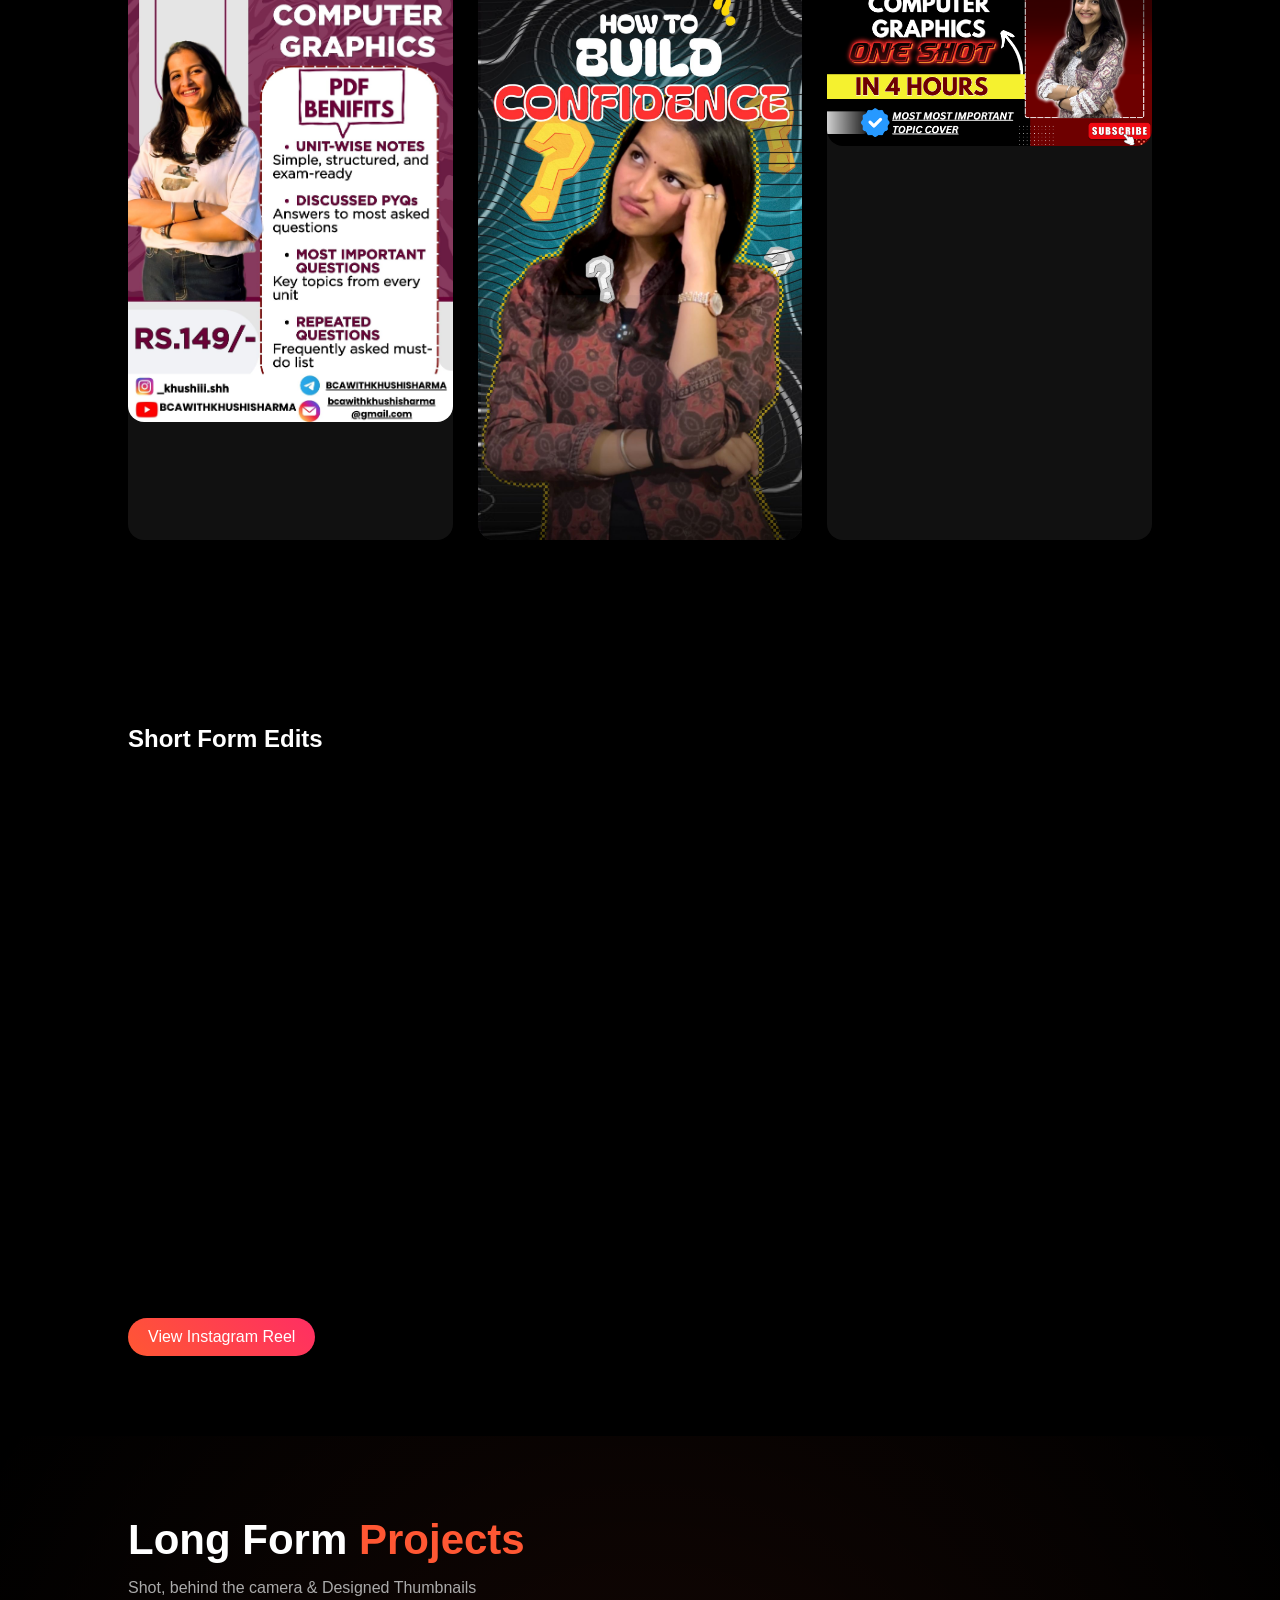
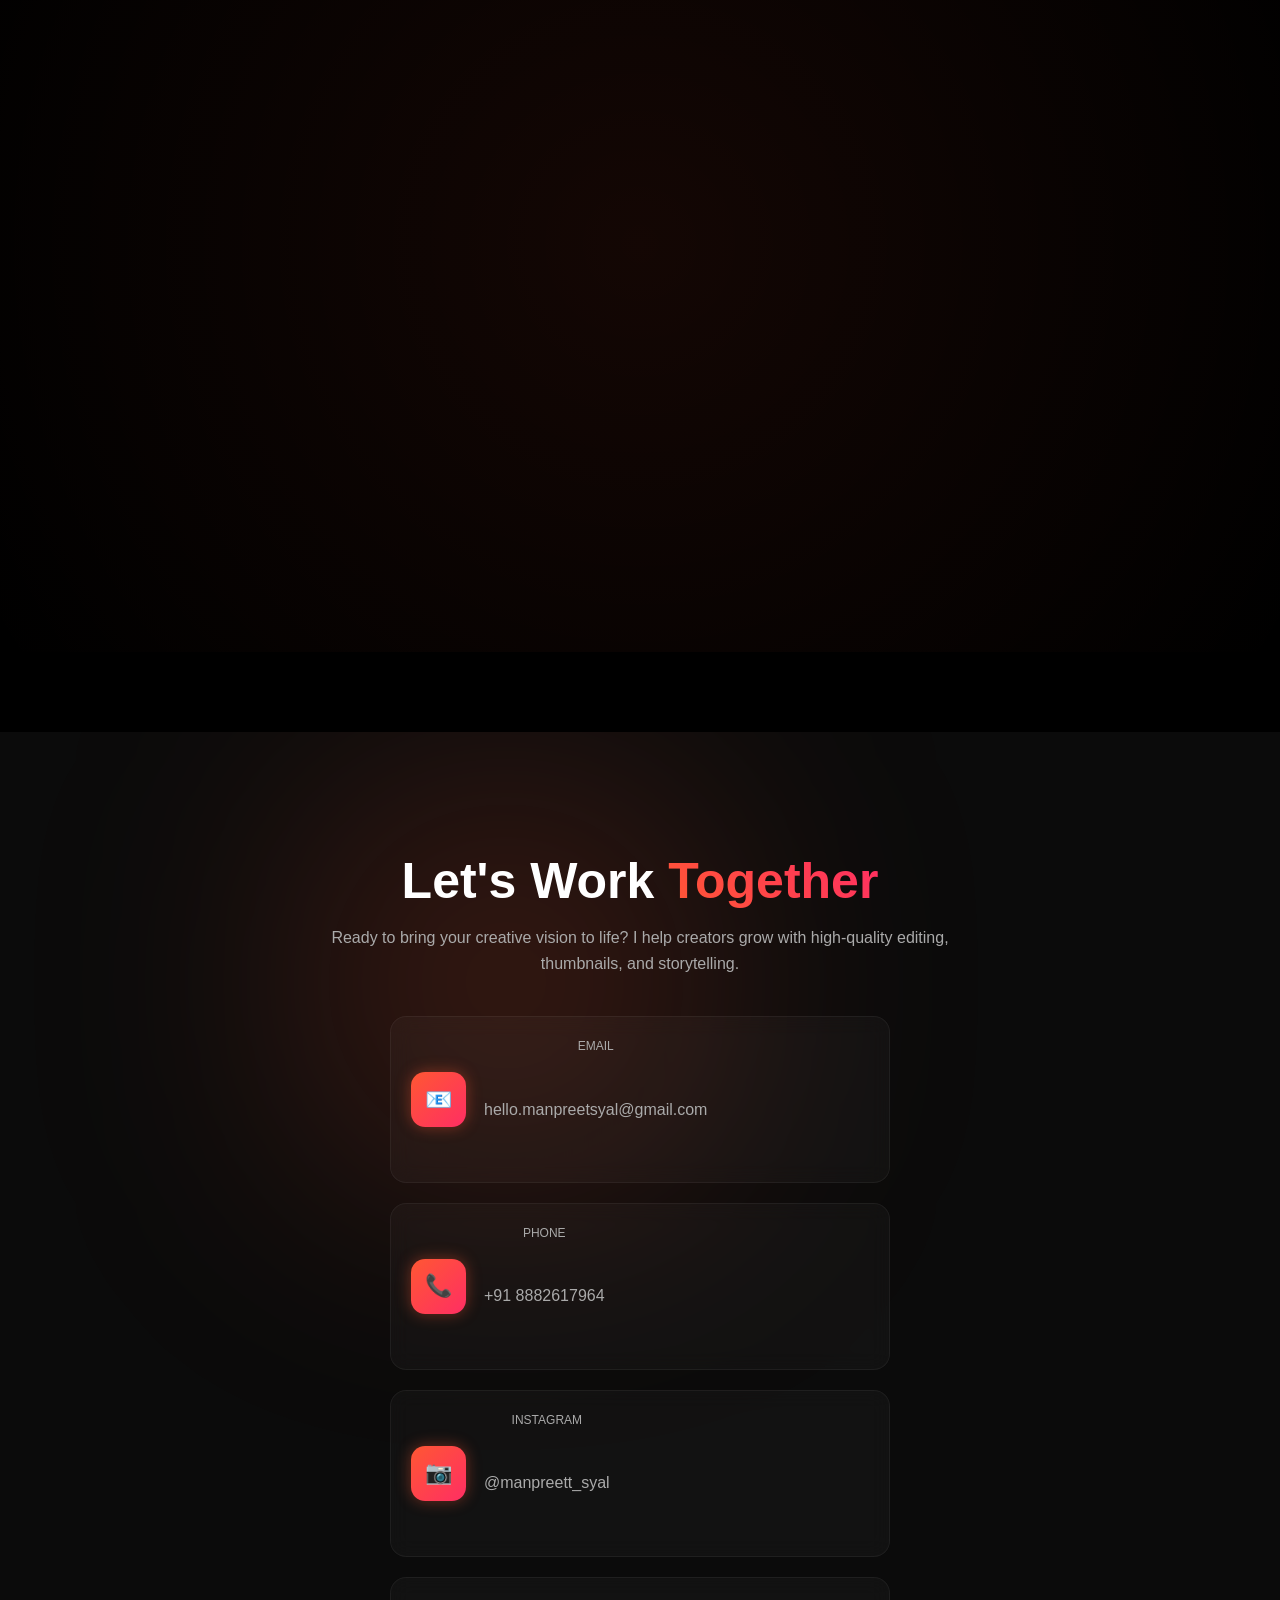
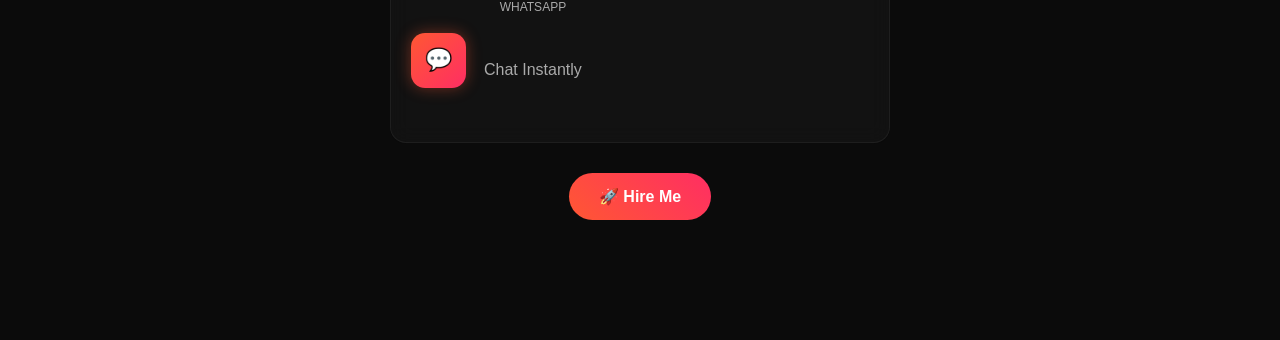
==== commit 39794a60: "Update index.html" ====
--- a/index.html
+++ b/index.html
@@ -201,11 +201,9 @@
     <button>Videos</button>
   </div>
 
-  <!-- GRID -->
-  <div class="portfolio-grid">
-
-    <!-- ITEM -->
-   <section id="portfolio">
+
+    <!-- portfolio -->
+ <section id="portfolio">
 
   <div class="section-header">
     <h2>Selected <span>Work</span></h2>
--- a/myportfolio.css
+++ b/myportfolio.css
@@ -535,7 +535,7 @@
   background: #000;
 }
 
-/* HEADER */
+/* TITLE */
 .section-header {
   text-align: center;
   margin-bottom: 50px;
@@ -544,13 +544,12 @@
 .section-header h2 {
   font-size: 42px;
   color: #fff;
-  position: relative;
   display: inline-block;
+  position: relative;
 }
 
 .section-header h2 span {
   color: #ff5733;
-  text-shadow: 0 0 10px rgba(255, 87, 51, 0.6);
 }
 
 .section-header h2::after {
@@ -565,98 +564,61 @@
   border-radius: 10px;
 }
 
-/* FILTERS */
-.portfolio-filters {
-  display: flex;
-  justify-content: center;
-  gap: 15px;
-  margin-bottom: 40px;
-}
-
-.portfolio-filters button {
-  padding: 10px 20px;
-  border: none;
+/* 🔥 MASONRY GRID */
+.portfolio-grid {
+  column-count: 3;
+  column-gap: 25px;
+  padding: 0 10%;
+}
+
+/* ITEMS */
+.portfolio-item {
+  break-inside: avoid;
+  margin-bottom: 25px;
+  border-radius: 16px;
+  overflow: hidden;
   background: #111;
-  color: #aaa;
-  border-radius: 30px;
-  cursor: pointer;
-  transition: 0.3s;
-}
-
-.portfolio-filters button:hover,
-.portfolio-filters .active {
-  background: linear-gradient(45deg, #ff5733, #ff2e63);
-  color: #fff;
-}
-
-/* GRID */
-.portfolio-grid {
-  display: grid;
-  grid-template-columns: repeat(3, 1fr);
-  gap: 25px;
-  padding: 0 10%;
-}
-
-/* ITEM */
-.portfolio-item {
-  position: relative;
-  overflow: hidden;
-  border-radius: 16px;
-  background: #111;
-  aspect-ratio: 16 / 9;
-  cursor: pointer;
-}
-
-/* TALL ITEM */
-.portfolio-item.tall {
-  aspect-ratio: 3 / 4;
+  position: relative;
 }
 
 /* IMAGE */
 .portfolio-item img {
   width: 100%;
-  height: 100%;
-  object-fit: cover;
+  display: block;
+  border-radius: 16px;
   transition: transform 0.4s ease;
 }
 
-/* HOVER ZOOM */
+/* HOVER */
 .portfolio-item:hover img {
-  transform: scale(1.1);
-}
-
-/* OVERLAY */
-.portfolio-item .overlay {
+  transform: scale(1.05);
+}
+
+/* 🔥 SUBTLE GLOW ON HOVER */
+.portfolio-item::after {
+  content: "";
   position: absolute;
   inset: 0;
-  background: linear-gradient(to top, rgba(0,0,0,0.7), transparent);
-  display: flex;
-  align-items: flex-end;
-  padding: 20px;
+  border-radius: 16px;
+  background: linear-gradient(to top, rgba(255,87,51,0.2), transparent);
   opacity: 0;
   transition: 0.3s;
 }
 
-.portfolio-item:hover .overlay {
+.portfolio-item:hover::after {
   opacity: 1;
-}
-
-/* TEXT */
-.overlay h3 {
-  color: #fff;
-  font-size: 18px;
 }
 
 /* RESPONSIVE */
 @media (max-width: 992px) {
   .portfolio-grid {
-    grid-template-columns: repeat(2, 1fr);
+    column-count: 2;
   }
 }
 
 @media (max-width: 600px) {
   .portfolio-grid {
-    grid-template-columns: 1fr;
+    column-count: 1;
   }
 }
 /* ================= RESPONSIVE ================= */
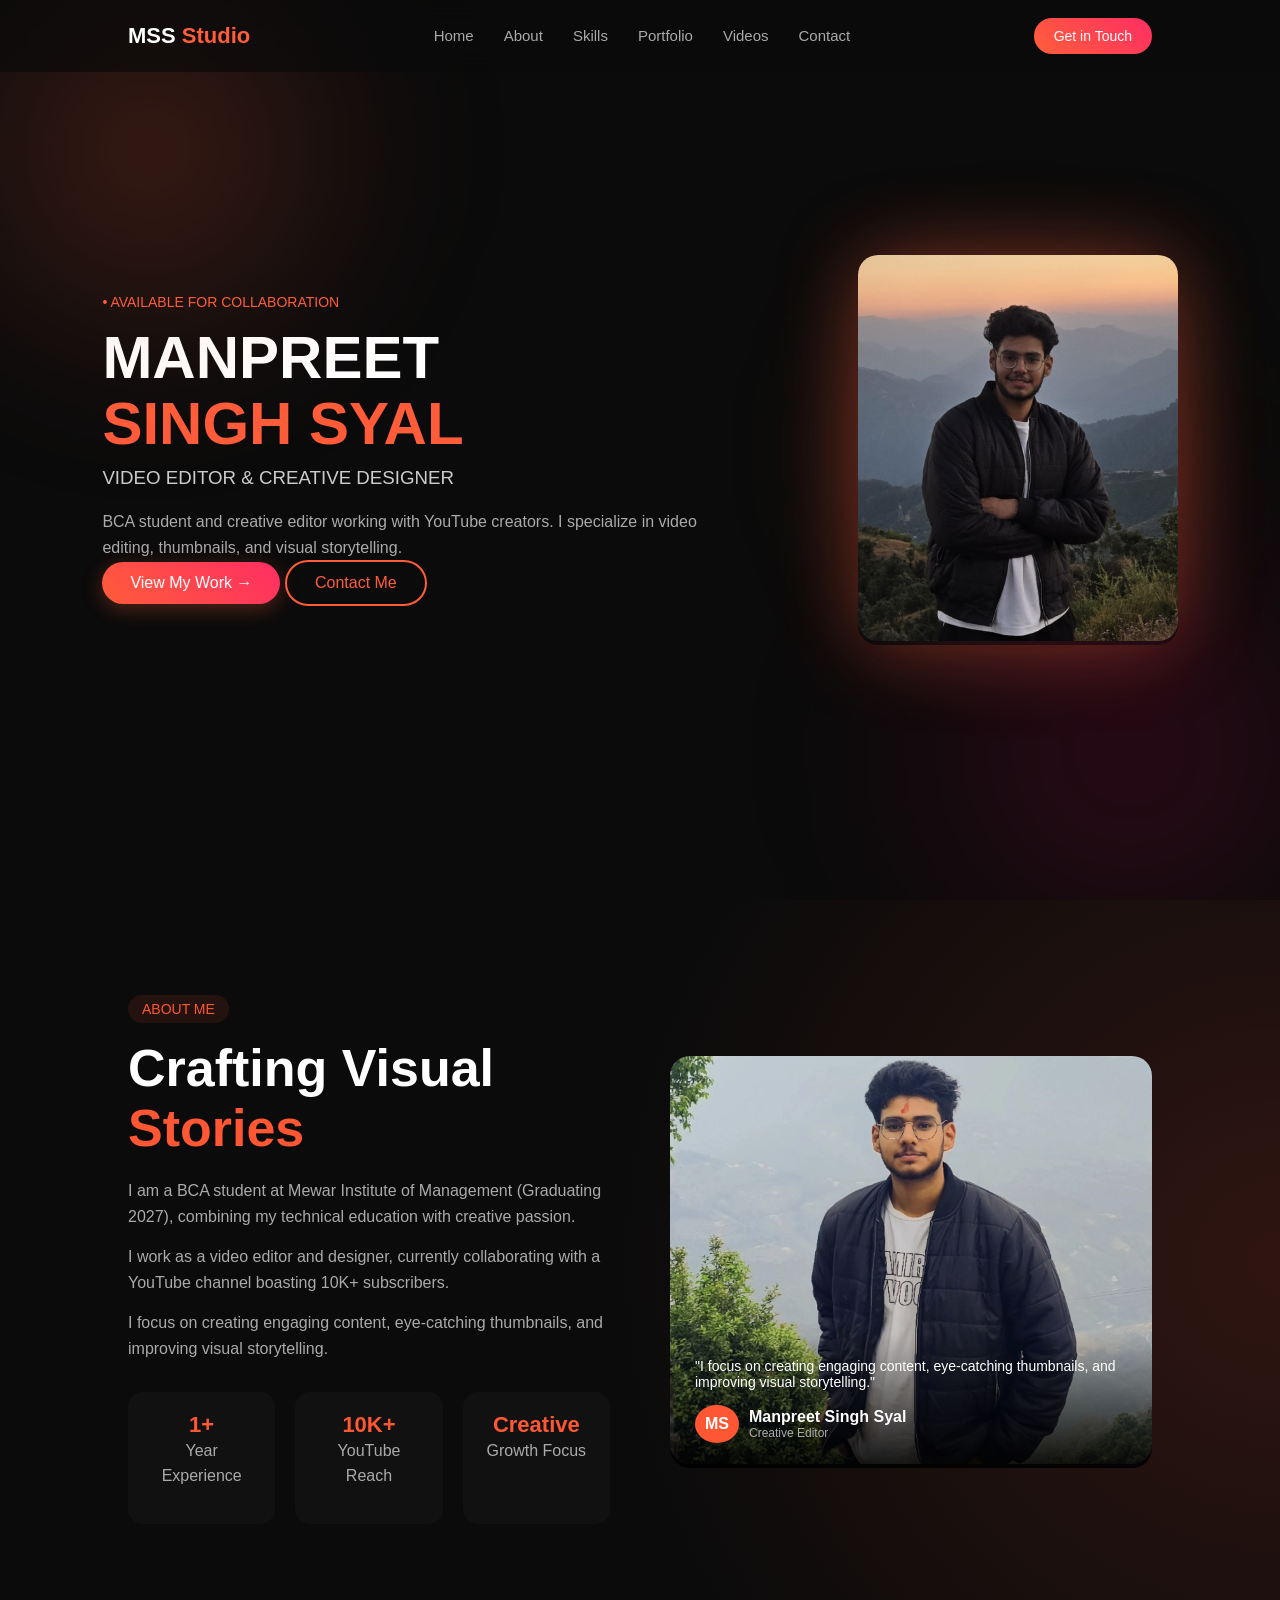
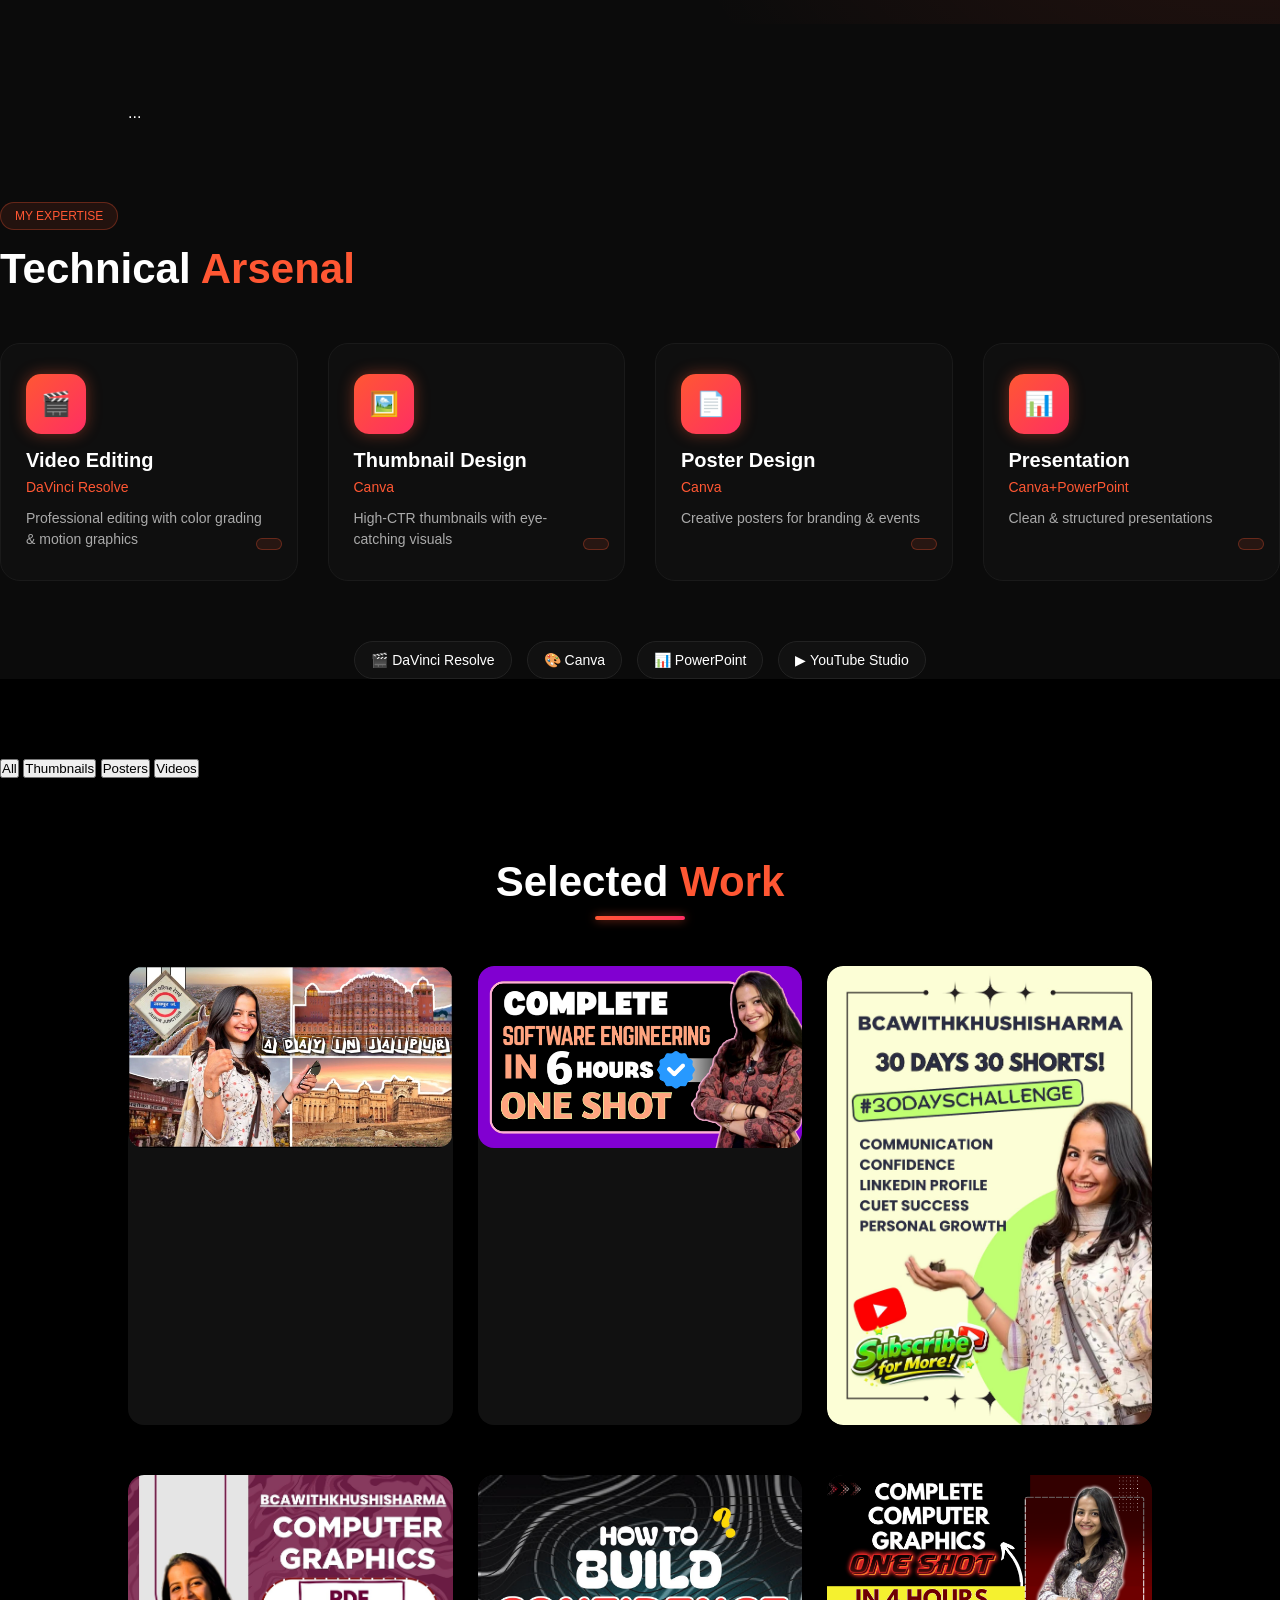
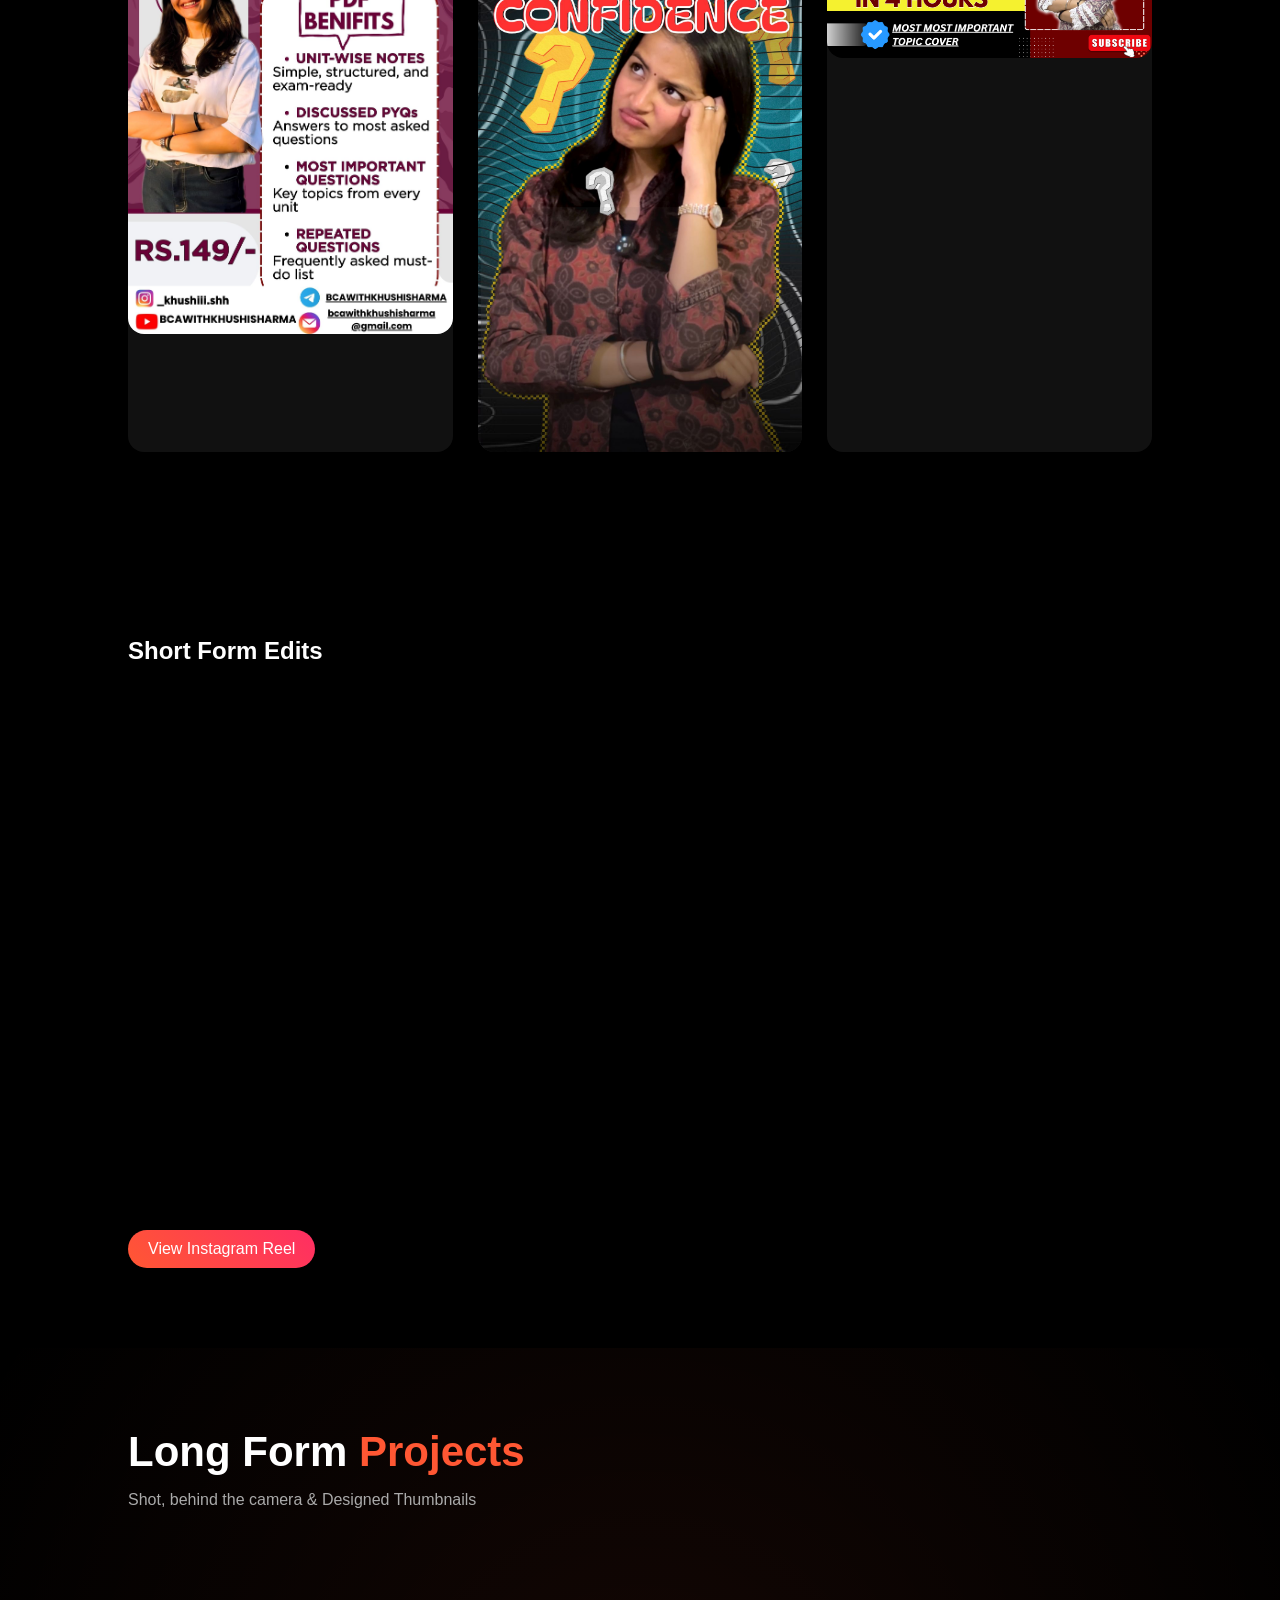
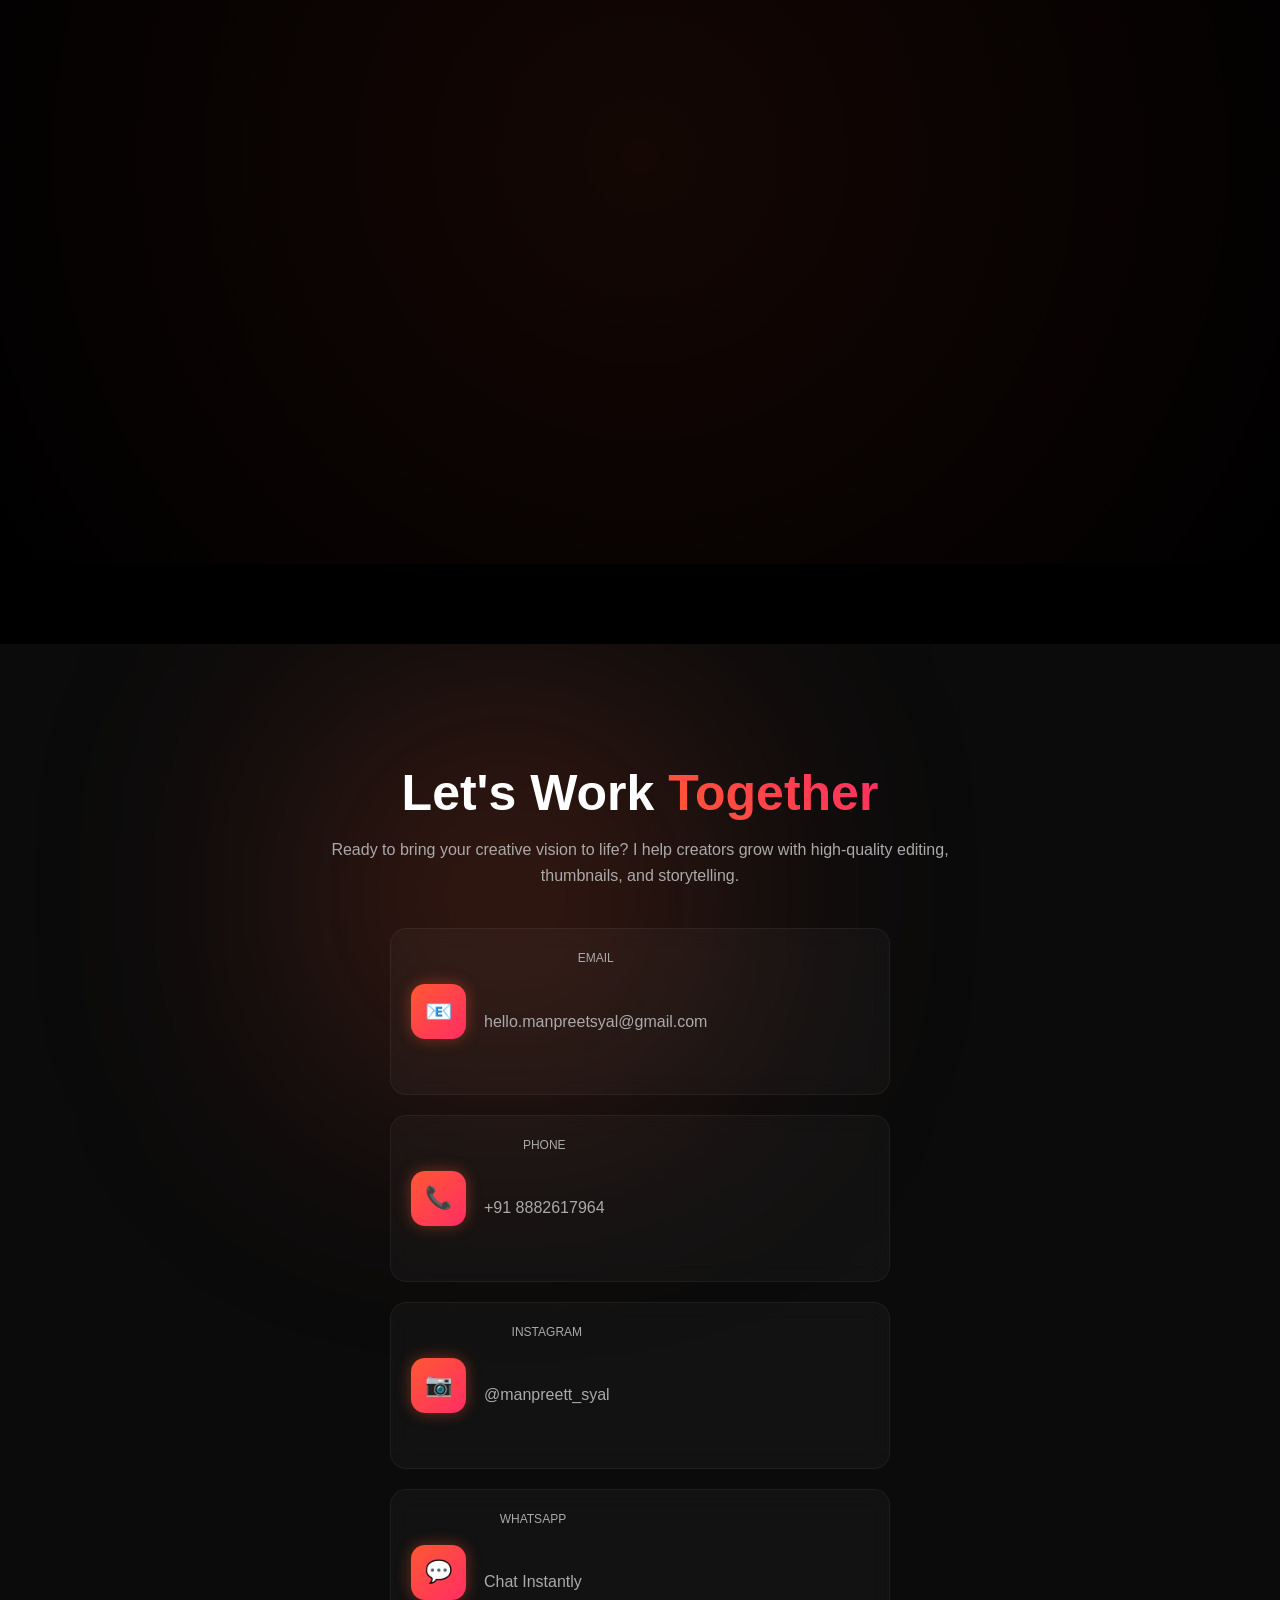
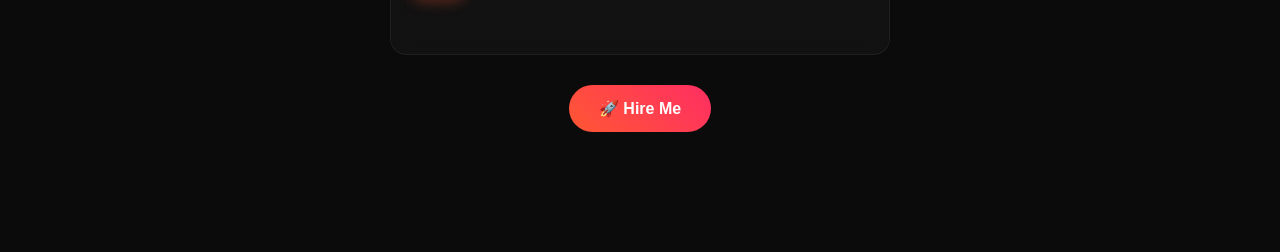
==== commit cc95167c: "Update index.html" ====
--- a/index.html
+++ b/index.html
@@ -188,11 +188,6 @@
   
 <section id="portfolio">
 
-  <!-- SECTION TITLE -->
-  <div class="section-header">
-    <h2>Selected <span>Work</span></h2>
-  </div>
-
   <!-- FILTER BUTTONS -->
   <div class="portfolio-filters">
     <button class="active">All</button>
--- a/myportfolio.css
+++ b/myportfolio.css
@@ -528,50 +528,54 @@
 }
 
 /* ================= PORTFOLIO ================= */
-/* ================= PORTFOLIO ================= */
+/* ================= PORTFOLIO SECTION ================= */
 
 #portfolio {
   padding: 80px 0;
   background: #000;
 }
 
-/* TITLE */
+/* ===== TITLE ===== */
 .section-header {
   text-align: center;
-  margin-bottom: 50px;
+  margin-bottom: 60px;
 }
 
 .section-header h2 {
   font-size: 42px;
   color: #fff;
+  font-weight: 600;
+  position: relative;
   display: inline-block;
-  position: relative;
-}
-
+}
+
+/* ONLY "WORK" ORANGE */
 .section-header h2 span {
   color: #ff5733;
 }
 
+/* UNDERLINE GLOW */
 .section-header h2::after {
   content: "";
-  width: 80px;
+  width: 90px;
   height: 4px;
   background: linear-gradient(to right, #ff5733, #ff2e63);
   position: absolute;
   left: 50%;
   transform: translateX(-50%);
-  bottom: -12px;
+  bottom: -14px;
   border-radius: 10px;
-}
-
-/* 🔥 MASONRY GRID */
+  box-shadow: 0 0 10px rgba(255, 87, 51, 0.6);
+}
+
+/* ===== MASONRY GRID ===== */
 .portfolio-grid {
   column-count: 3;
   column-gap: 25px;
   padding: 0 10%;
 }
 
-/* ITEMS */
+/* ===== ITEMS ===== */
 .portfolio-item {
   break-inside: avoid;
   margin-bottom: 25px;
@@ -579,6 +583,7 @@
   overflow: hidden;
   background: #111;
   position: relative;
+  transition: transform 0.3s ease;
 }
 
 /* IMAGE */
@@ -589,28 +594,33 @@
   transition: transform 0.4s ease;
 }
 
-/* HOVER */
+/* HOVER ZOOM */
 .portfolio-item:hover img {
   transform: scale(1.05);
 }
 
-/* 🔥 SUBTLE GLOW ON HOVER */
+/* SUBTLE GLOW EFFECT */
 .portfolio-item::after {
   content: "";
   position: absolute;
   inset: 0;
   border-radius: 16px;
-  background: linear-gradient(to top, rgba(255,87,51,0.2), transparent);
+  background: linear-gradient(to top, rgba(255,87,51,0.25), transparent);
   opacity: 0;
-  transition: 0.3s;
+  transition: 0.3s ease;
 }
 
 .portfolio-item:hover::after {
   opacity: 1;
 }
 
-/* RESPONSIVE */
-@media (max-width: 992px) {
+/* OPTIONAL: VERTICAL CONTROL (not required but helpful) */
+.portfolio-item.vertical img {
+  height: auto;
+}
+
+/* ===== RESPONSIVE ===== */
+@media (max-width: 1024px) {
   .portfolio-grid {
     column-count: 2;
   }
@@ -619,6 +629,11 @@
 @media (max-width: 600px) {
   .portfolio-grid {
     column-count: 1;
+    padding: 0 20px;
+  }
+
+  .section-header h2 {
+    font-size: 32px;
   }
 }
 /* ================= RESPONSIVE ================= */
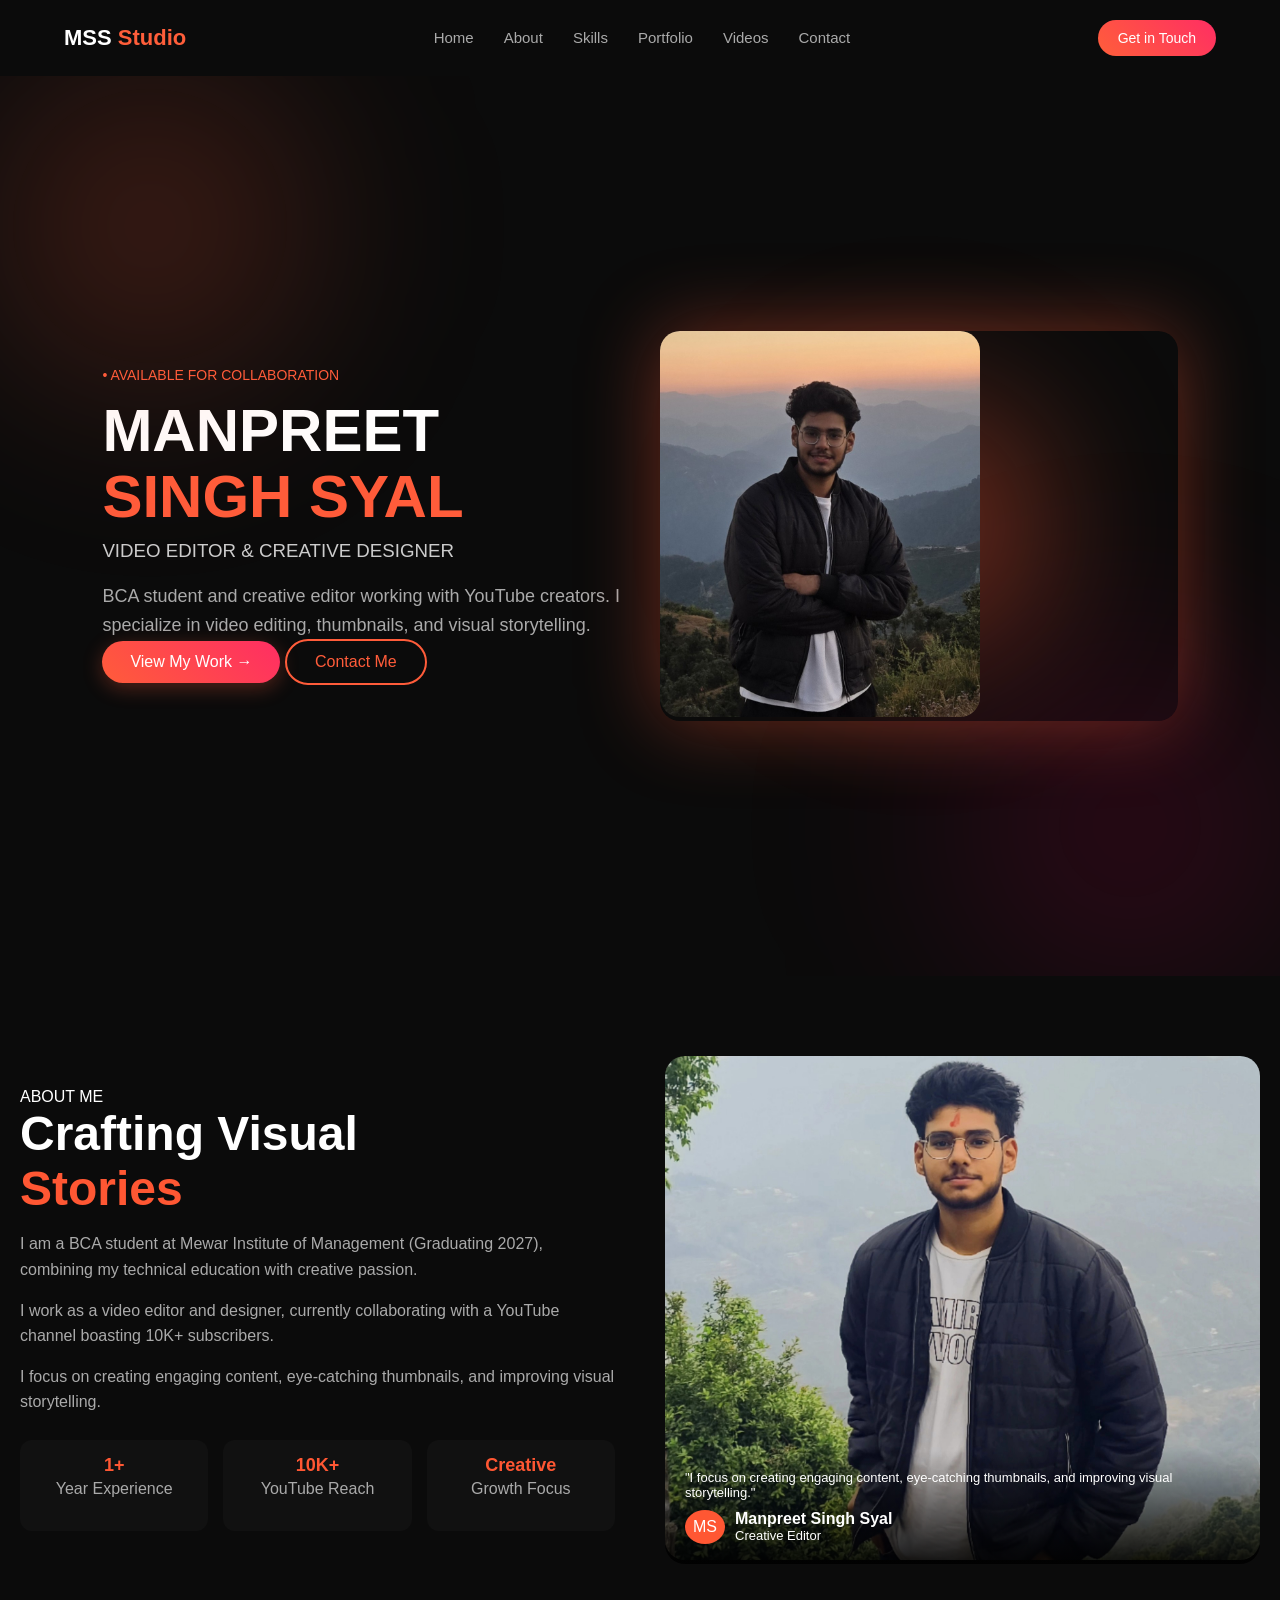
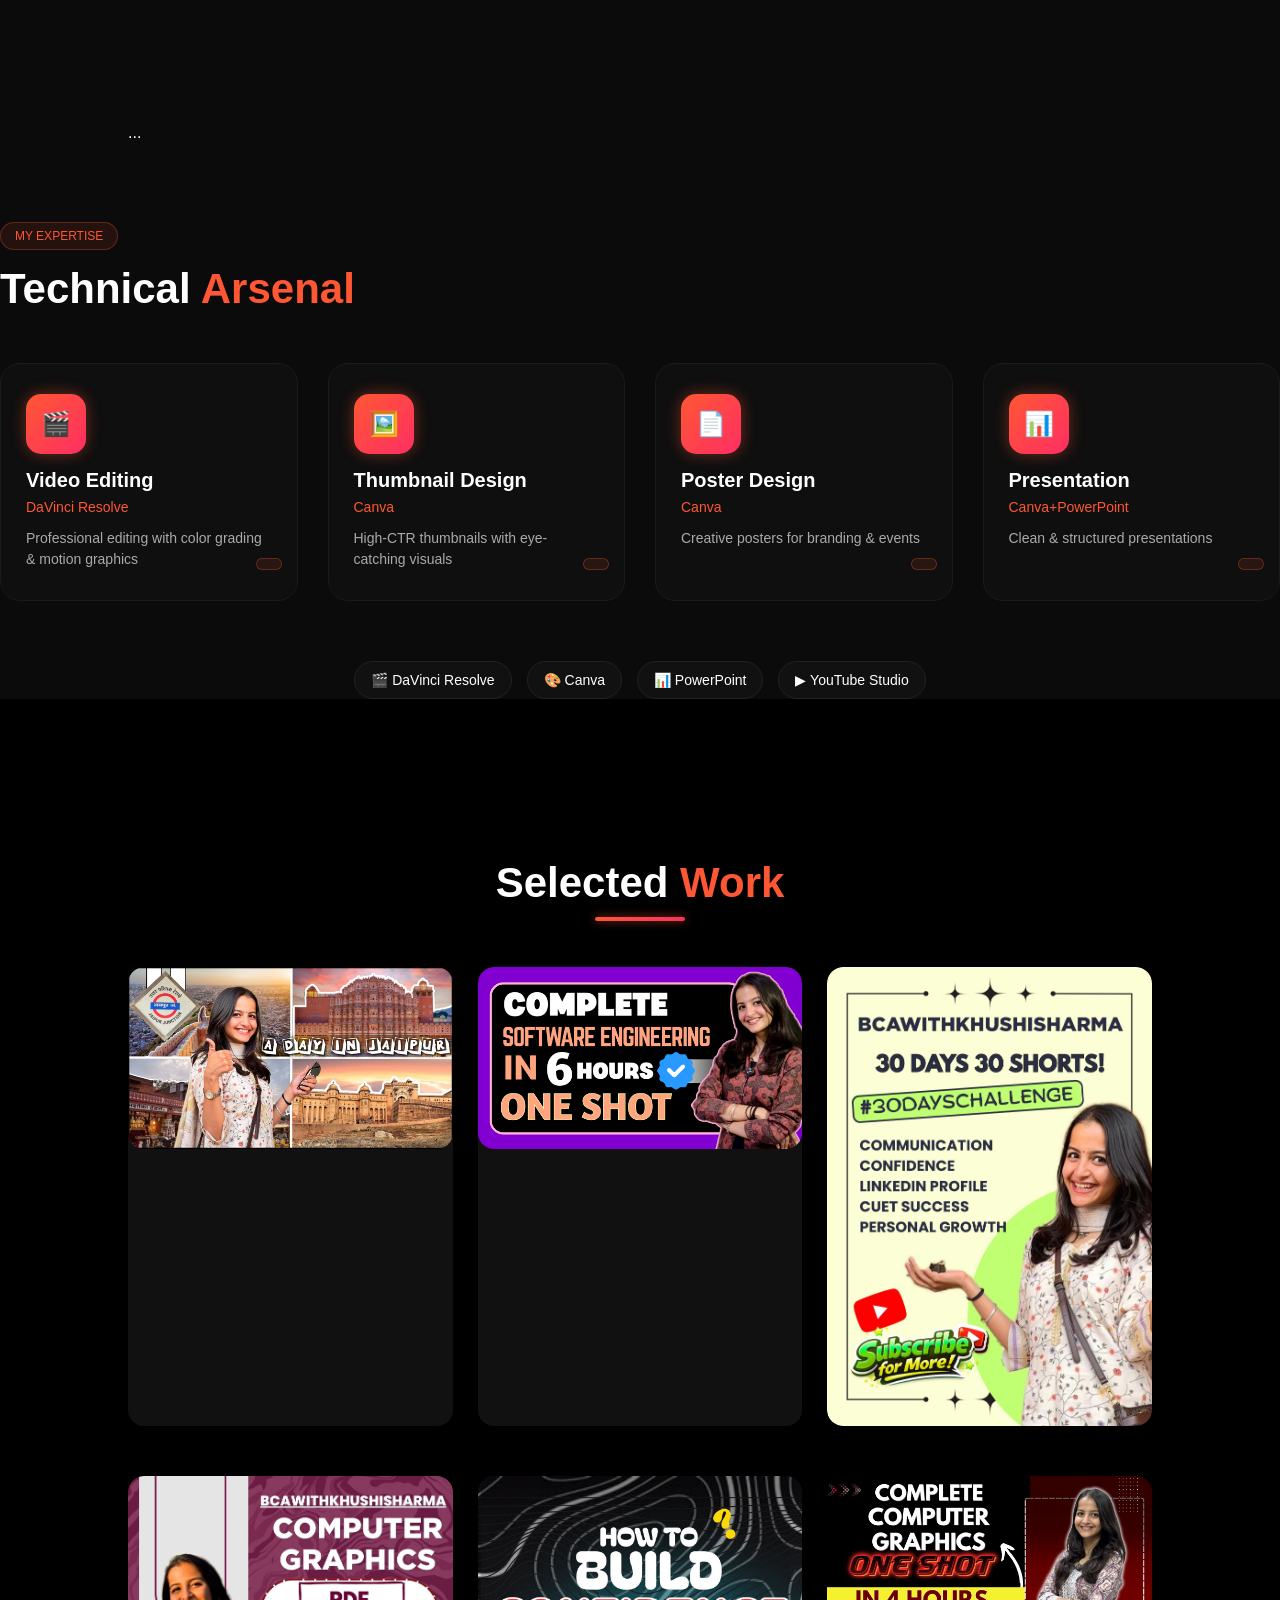
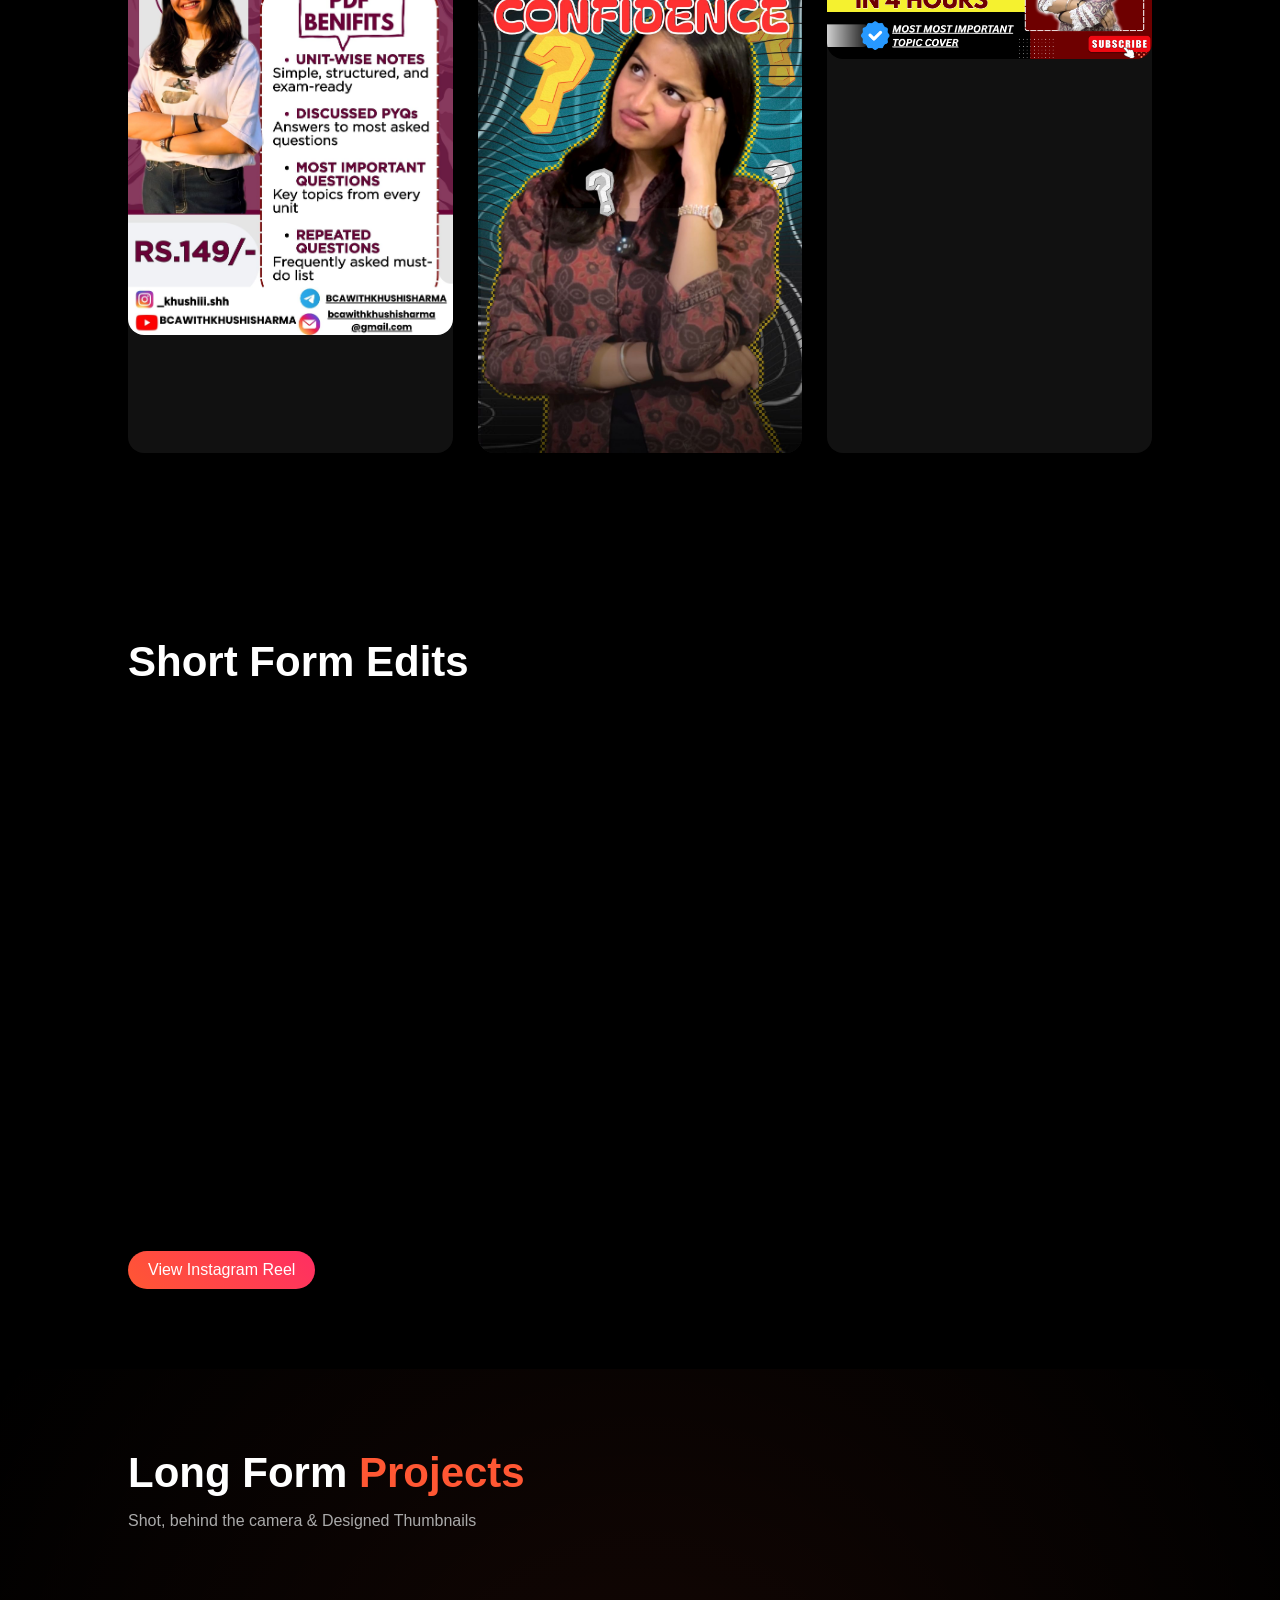
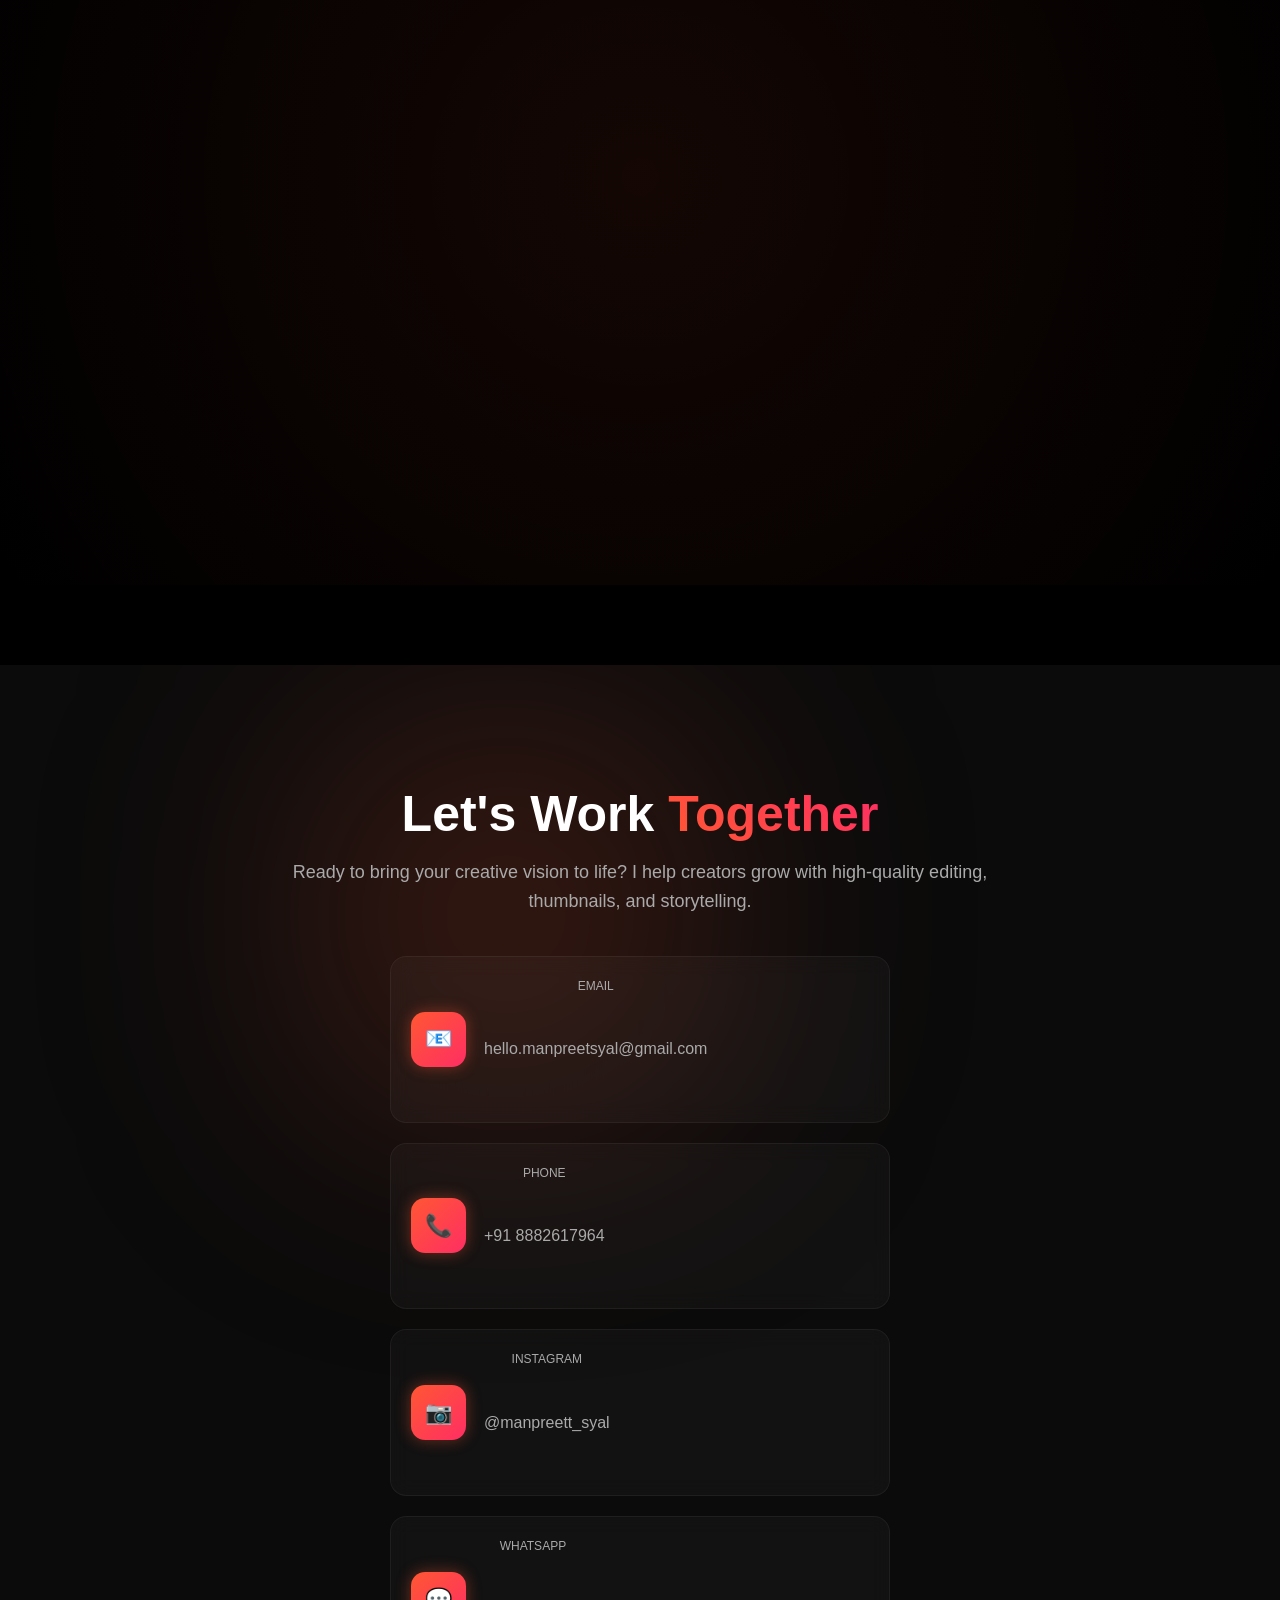
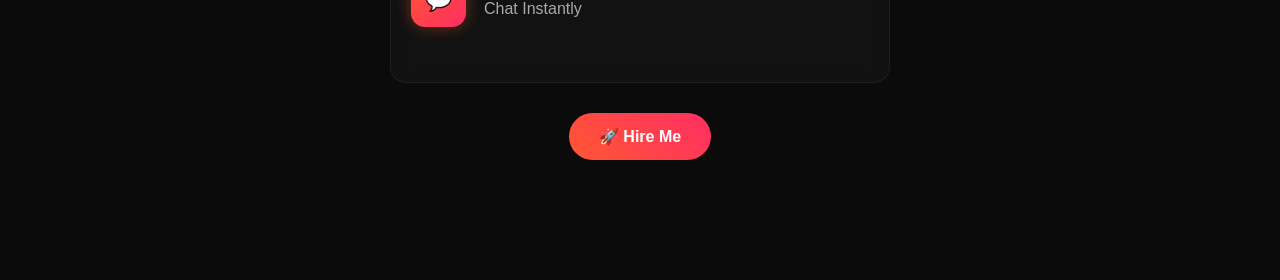
==== commit e861c4eb: "Update index.html" ====
--- a/index.html
+++ b/index.html
@@ -190,13 +190,6 @@
 
   <!-- FILTER BUTTONS -->
   <div class="portfolio-filters">
-    <button class="active">All</button>
-    <button>Thumbnails</button>
-    <button>Posters</button>
-    <button>Videos</button>
-  </div>
-
-
     <!-- portfolio -->
  <section id="portfolio">
 
--- a/myportfolio.css
+++ b/myportfolio.css
@@ -15,20 +15,42 @@
 section{
   padding:80px 10%;
 }
+h1 {
+  font-size: clamp(32px, 5vw, 64px);
+}
+
+h2 {
+  font-size: clamp(26px, 4vw, 42px);
+}
+
+p {
+  font-size: clamp(14px, 2vw, 18px);
+}
+.container {
+  width: 90%;
+  max-width: 1200px;
+  margin: auto;
+}
 
 /* ===== NAVBAR PREMIUM ===== */
 
-.navbar{
-  position: fixed;
-  top: 0;
-  width: 100%;
-  padding: 18px 10%;
+ .navbar {
   display: flex;
   justify-content: space-between;
   align-items: center;
-  background: rgba(10,10,10,0.7);
-  backdrop-filter: blur(12px);
-  z-index: 1000;
+  padding: 20px clamp(20px, 5vw, 80px);
+}
+
+.nav-links {
+  display: flex;
+  gap: 25px;
+}
+
+/* mobile */
+@media (max-width: 768px) {
+  .nav-links {
+    display: none;
+  }
 }
 
 /* LOGO */
@@ -136,6 +158,26 @@
   display: flex;
   align-items: center;
   justify-content: space-between;
+  gap: 40px;
+  flex-wrap: wrap;
+}
+
+.hero-content {
+  flex: 1;
+}
+
+.hero-image {
+  flex: 1;
+}
+
+.hero-image img {
+  width: 100%;
+  border-radius: 20px;
+}
+.hero {
+  display: flex;
+  align-items: center;
+  justify-content: space-between;
   padding: 100px 8%;
   min-height: 100vh;
   background: #0b0b0b;
@@ -273,34 +315,30 @@
 }
 
 /* ================= ABOUT ================= */
+/* ================= ABOUT ================= */
+
 .about {
-  padding: 100px 10%;
-  background: radial-gradient(circle at right, rgba(255, 80, 50, 0.15), transparent 50%);
-}
-
+  padding: 80px 20px;
+}
+
+/* CONTAINER */
 .about-container {
   display: flex;
   align-items: center;
   justify-content: space-between;
-  gap: 60px;
-}
-
-/* LEFT TEXT */
+  gap: 50px;
+  flex-wrap: wrap; /* 🔥 KEY FIX */
+}
+
+/* TEXT */
 .about-text {
   flex: 1;
-}
-
-.about-text .tag {
-  background: rgba(255, 80, 50, 0.1);
-  color: #ff5733;
-  padding: 6px 14px;
-  border-radius: 20px;
-  font-size: 14px;
+  min-width: 280px;
 }
 
 .about-text h2 {
-  font-size: 52px;
-  margin: 20px 0;
+  font-size: clamp(28px, 4vw, 48px);
+  margin-bottom: 15px;
 }
 
 .about-text h2 span {
@@ -311,37 +349,35 @@
   color: #aaa;
   margin-bottom: 15px;
   line-height: 1.6;
+  font-size: clamp(14px, 2vw, 16px);
 }
 
 /* STATS */
 .about-stats {
   display: flex;
-  gap: 20px;
-  margin-top: 30px;
+  gap: 15px;
+  margin-top: 25px;
+  flex-wrap: wrap; /* 🔥 important */
 }
 
 .stat {
+  flex: 1;
+  min-width: 120px;
   background: #111;
-  padding: 20px;
-  border-radius: 15px;
+  padding: 15px;
+  border-radius: 12px;
   text-align: center;
-  flex: 1;
-  transition: 0.3s;
-}
-
-.stat:hover {
-  transform: translateY(-5px);
-  box-shadow: 0 0 20px rgba(255, 80, 50, 0.3);
 }
 
 .stat h3 {
   color: #ff5733;
-  font-size: 22px;
-}
-
-/* RIGHT IMAGE */
+  font-size: 18px;
+}
+
+/* IMAGE */
 .about-image {
   flex: 1;
+  min-width: 280px;
   position: relative;
 }
 
@@ -356,13 +392,13 @@
   bottom: 0;
   left: 0;
   width: 100%;
-  padding: 25px;
+  padding: 20px;
   background: linear-gradient(to top, rgba(0,0,0,0.9), transparent);
   border-radius: 20px;
 }
 
 .overlay p {
-  font-size: 14px;
+  font-size: 13px;
   color: #fff;
 }
 
@@ -371,27 +407,44 @@
   display: flex;
   align-items: center;
   gap: 10px;
-  margin-top: 15px;
+  margin-top: 10px;
 }
 
 .profile span {
   background: #ff5733;
-  padding: 10px;
+  padding: 8px;
   border-radius: 50%;
-  font-weight: bold;
-}
-
-.profile h4 {
-  margin: 0;
-}
-
-.profile p {
-  font-size: 12px;
-  color: #aaa;
+}
+
+/* ================= MOBILE FIX ================= */
+
+@media (max-width: 768px) {
+
+  .about-container {
+    flex-direction: column; /* 🔥 stack */
+    text-align: center;
+  }
+
+  .about-text {
+    text-align: center;
+  }
+
+  .about-stats {
+    justify-content: center;
+  }
+
+  .overlay {
+    text-align: left;
+  }
 }
 
 /* ================= SKILLS ================= */
 /* SECTION */
+.skills-grid {
+  display: grid;
+  grid-template-columns: repeat(auto-fit, minmax(250px, 1fr));
+  gap: 25px;
+}
 .skills {
   padding: 100px 10%;
   background: #000;
@@ -529,6 +582,33 @@
 
 /* ================= PORTFOLIO ================= */
 /* ================= PORTFOLIO SECTION ================= */
+.portfolio-grid {
+  columns: 3;
+  column-gap: 20px;
+}
+
+.portfolio-item {
+  break-inside: avoid;
+  margin-bottom: 20px;
+  border-radius: 16px;
+  overflow: hidden;
+}
+
+.portfolio-item img {
+  width: 100%;
+  display: block;
+}
+@media (max-width: 1024px) {
+  .portfolio-grid {
+    columns: 2;
+  }
+}
+
+@media (max-width: 600px) {
+  .portfolio-grid {
+    columns: 1;
+  }
+}
 
 #portfolio {
   padding: 80px 0;
@@ -785,6 +865,16 @@
 }
 
 /* 🔥 background glow */
+.contact-container {
+  display: flex;
+  gap: 30px;
+  flex-wrap: wrap;
+}
+
+.contact-card {
+  flex: 1;
+  min-width: 250px;
+}
 .contact-premium::before {
   content: "";
   position: absolute;
@@ -931,3 +1021,14 @@
   max-width: 500px;
   justify-content: flex-start; /* keep content inside aligned nicely */
 }
+* {
+  box-sizing: border-box;
+}
+
+body {
+  overflow-x: hidden;
+}
+
+img {
+  max-width: 100%;
+}
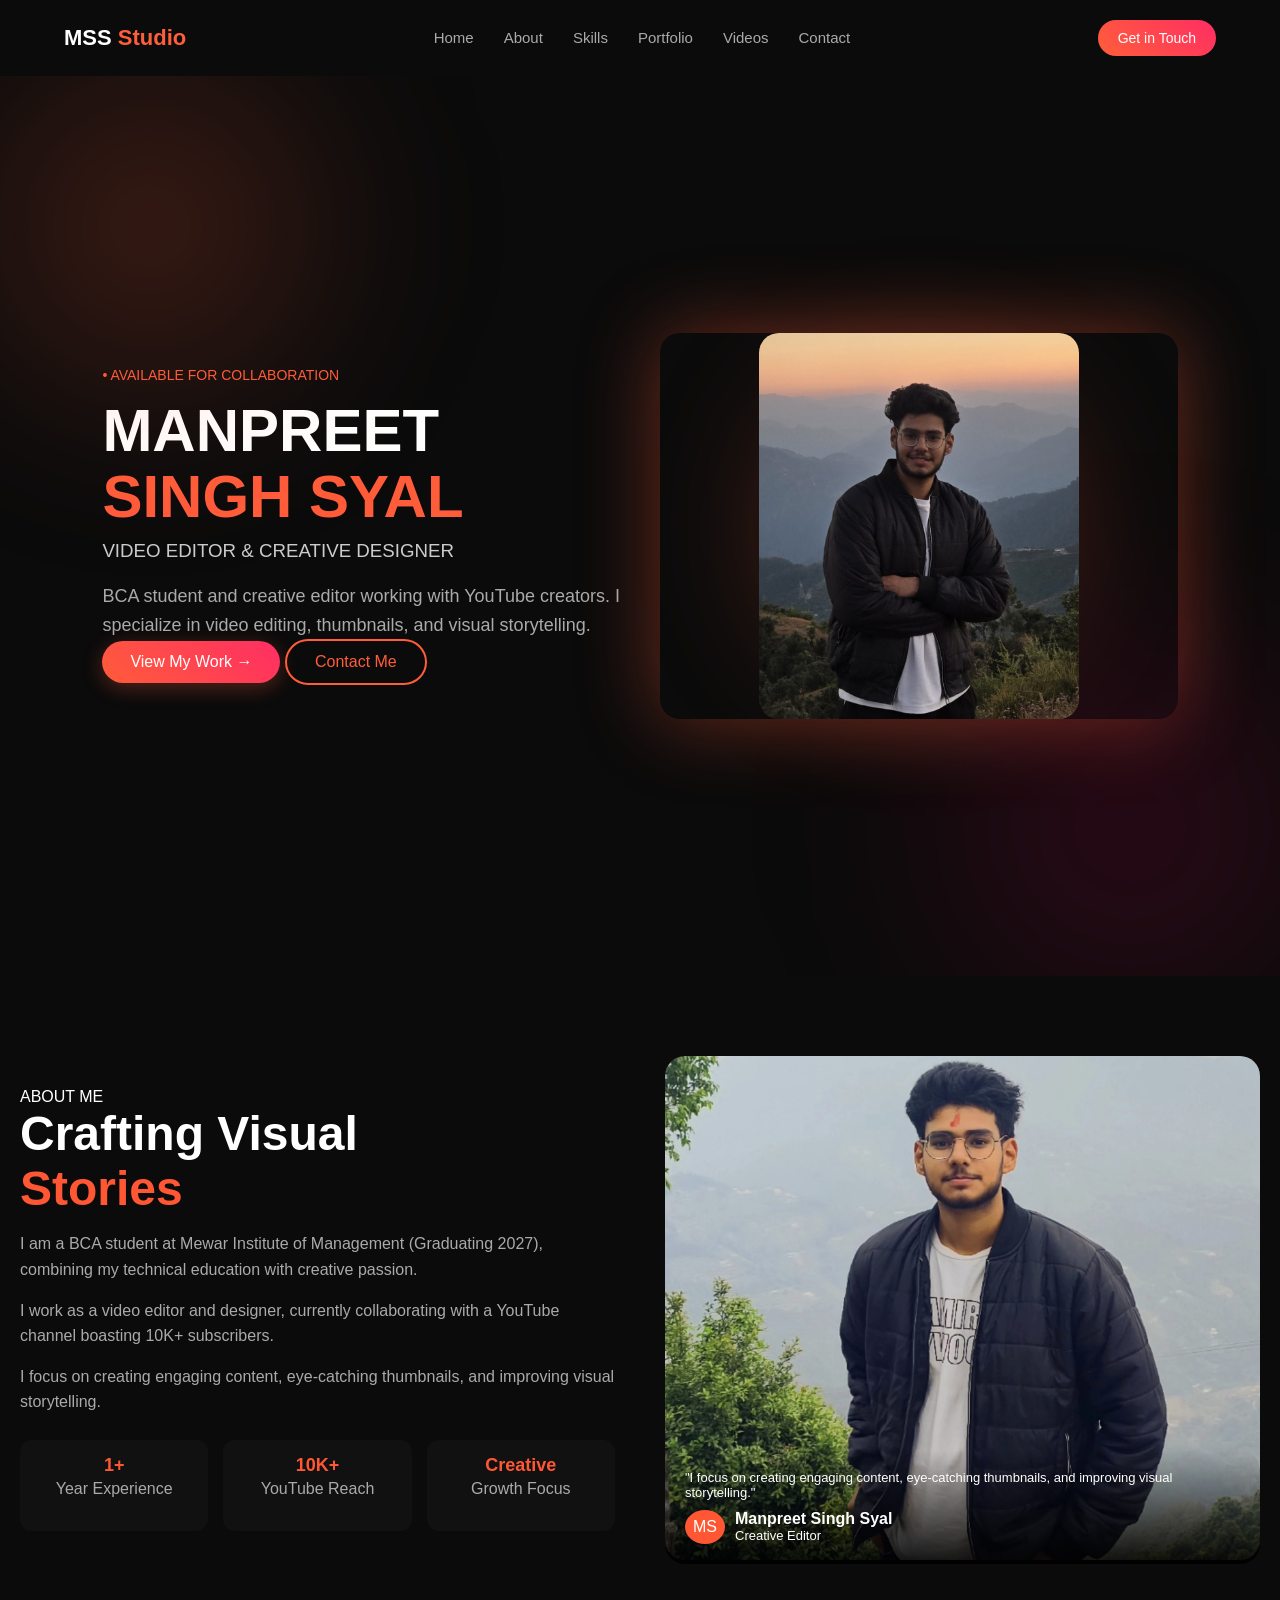
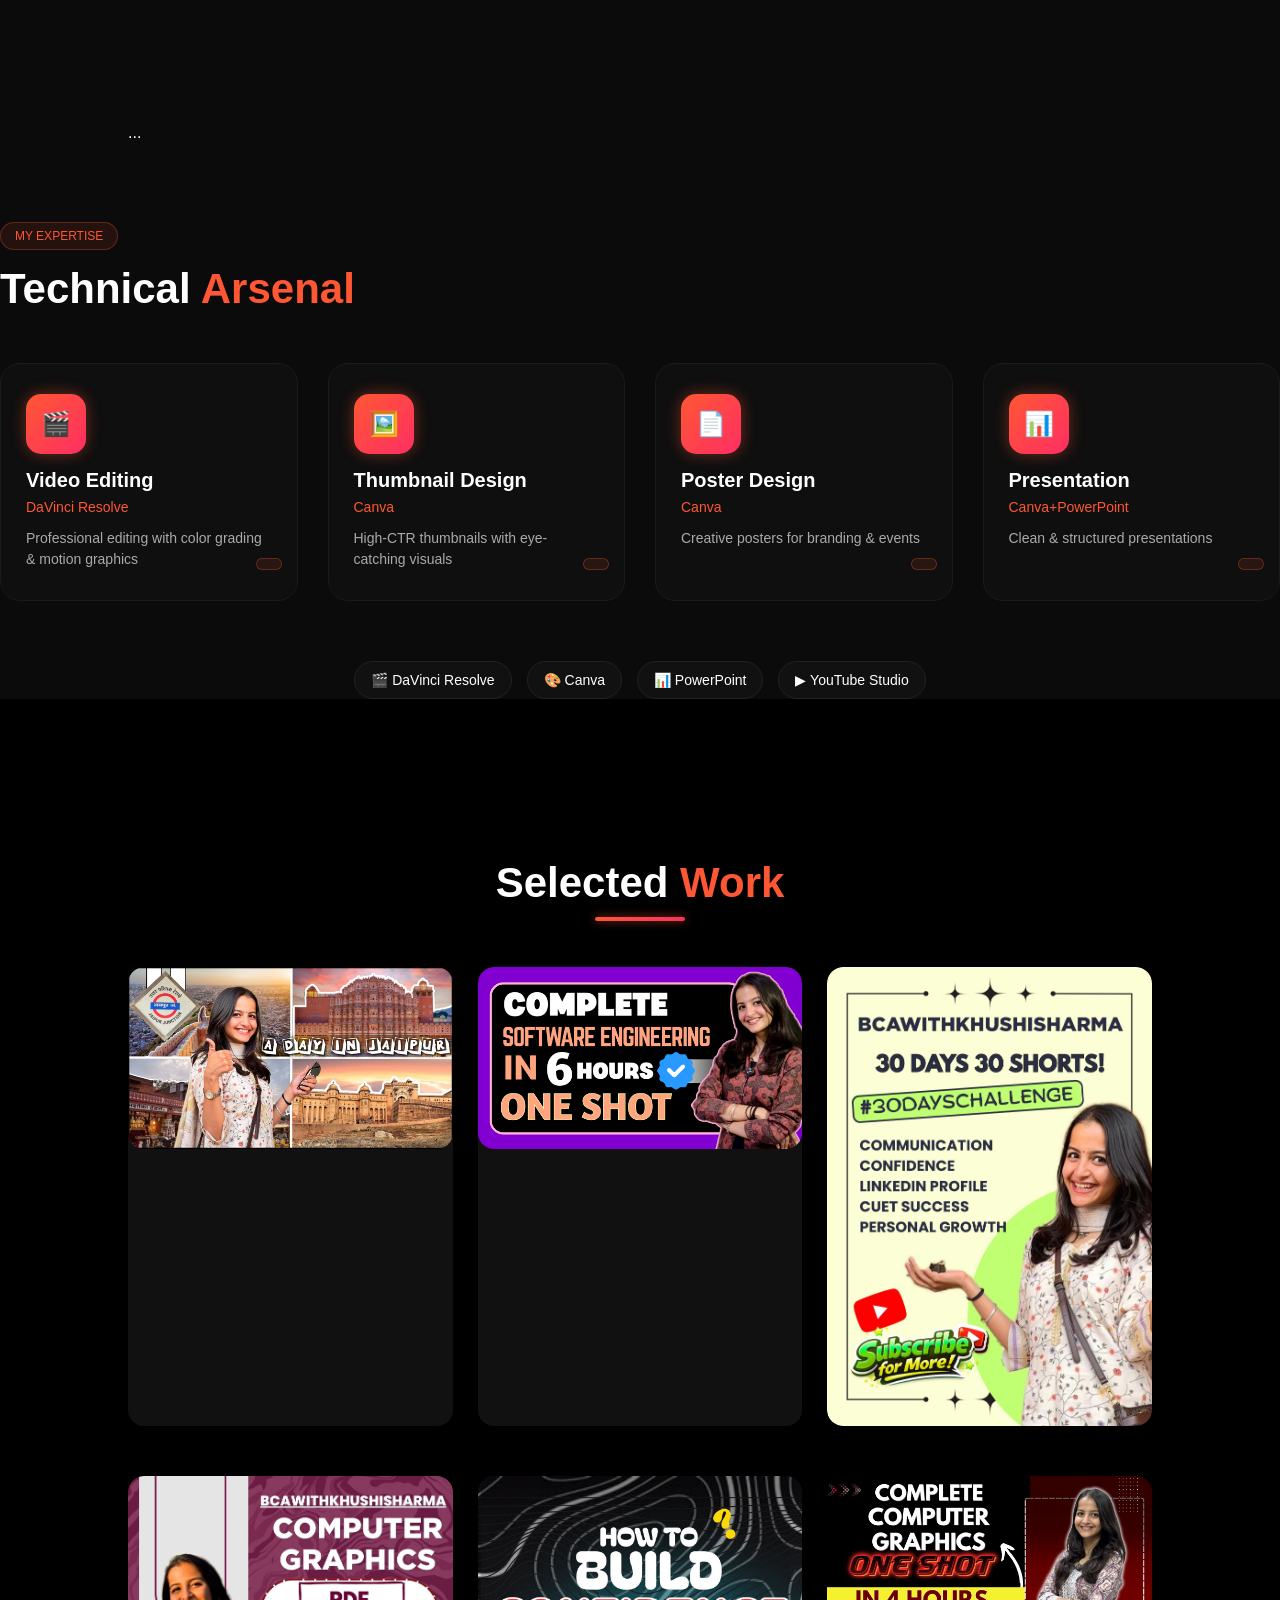
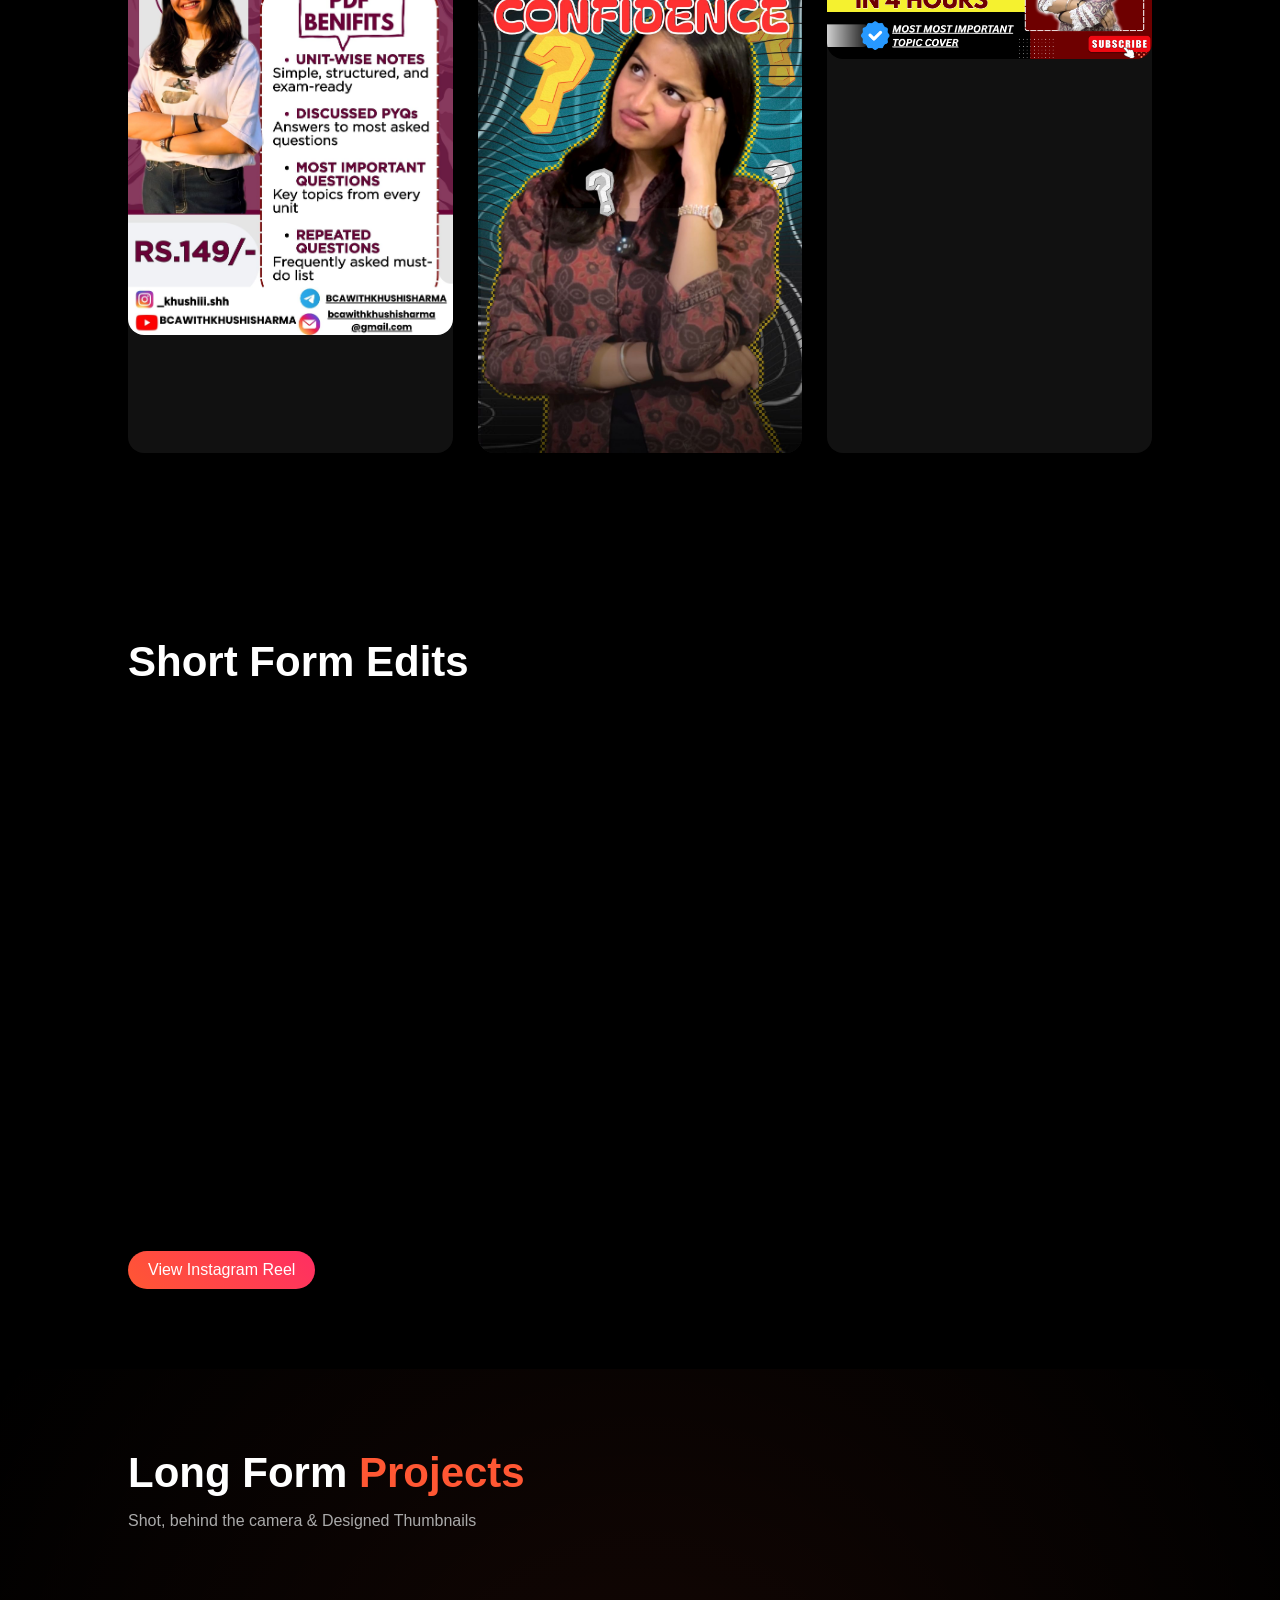
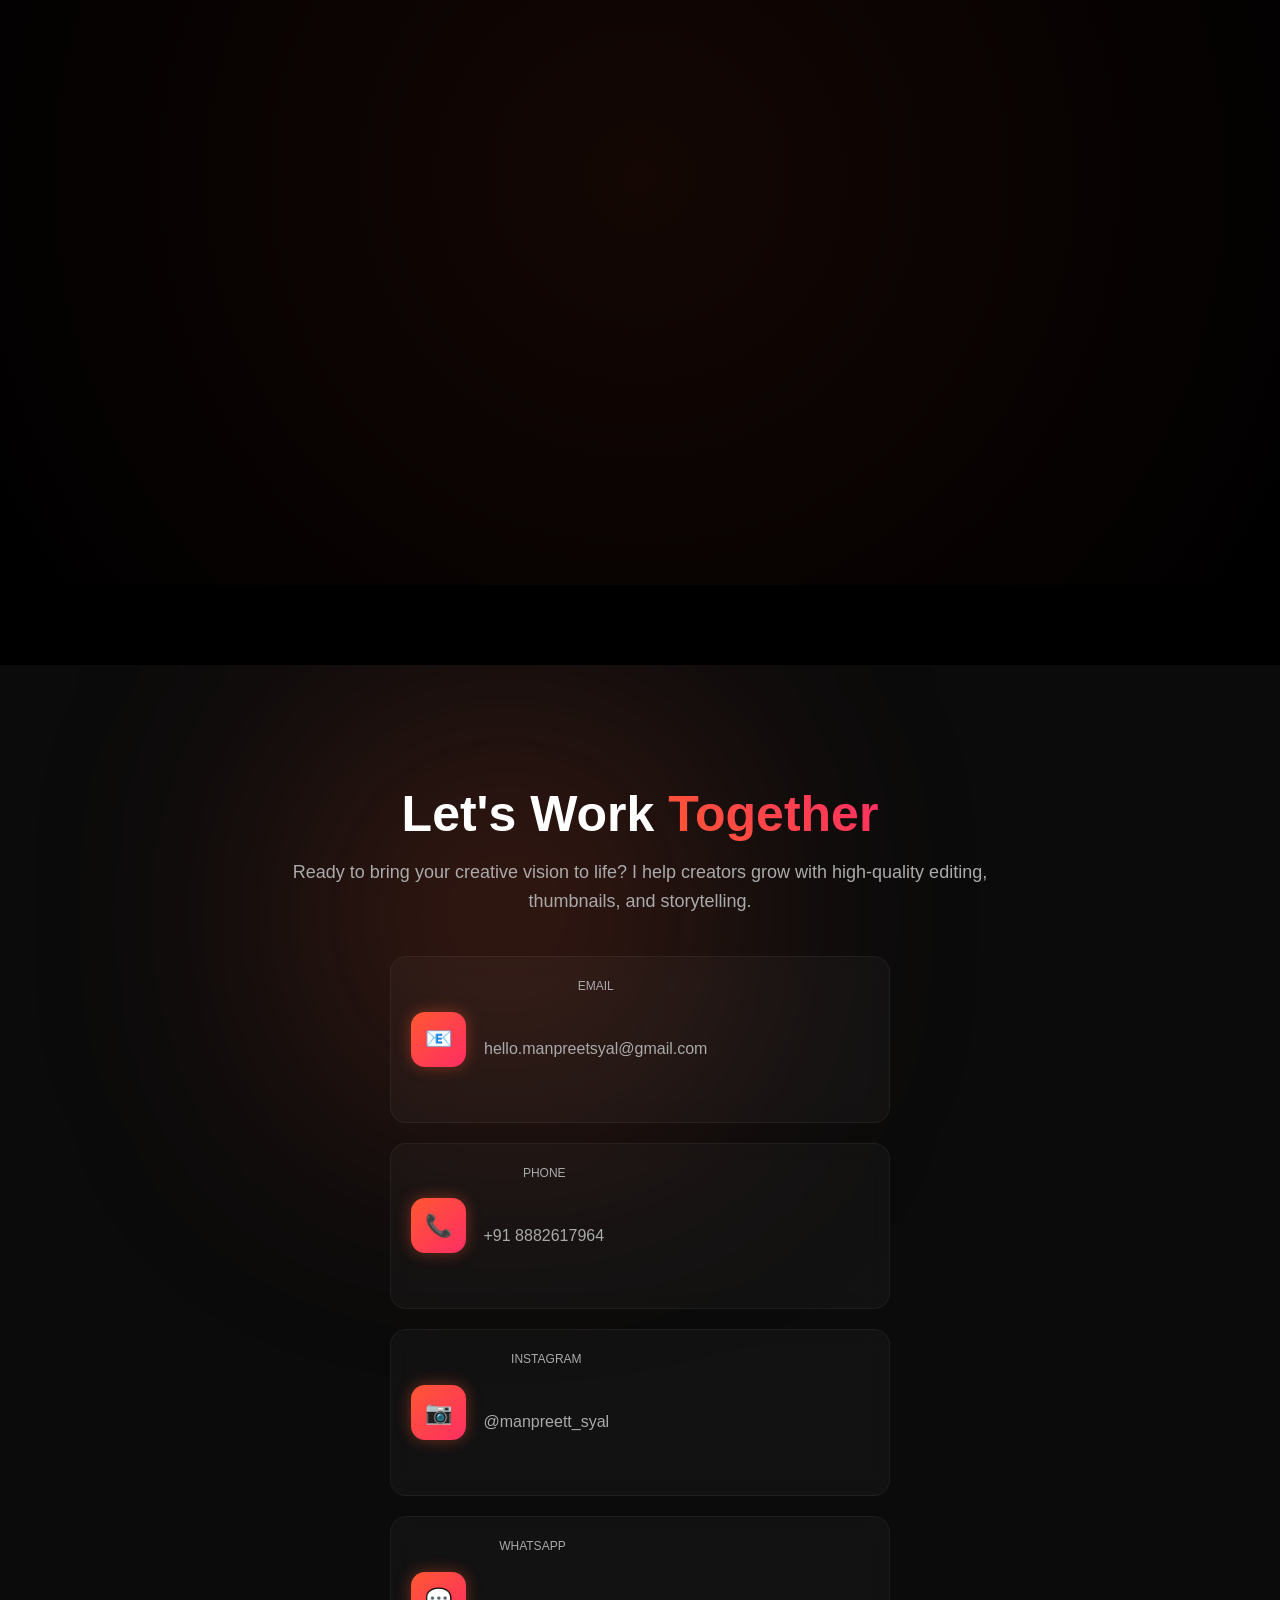
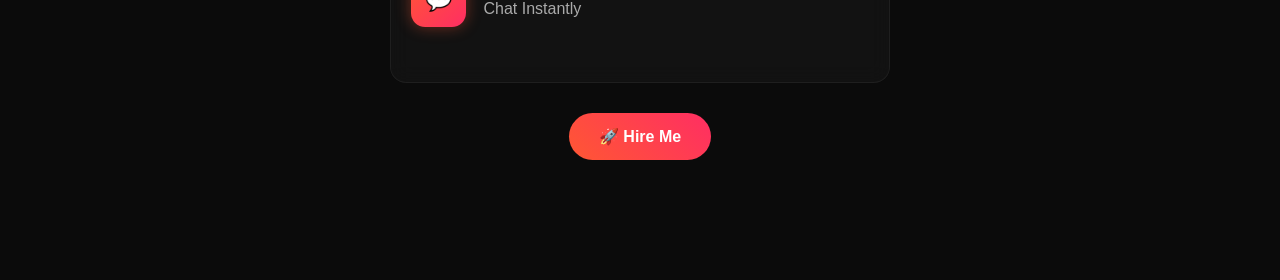
==== commit 6030d5ed: "Update index.html" ====
--- a/index.html
+++ b/index.html
@@ -5,6 +5,7 @@
   <meta name="viewport" content="width=device-width, initial-scale=1.0">
   <title>Manpreet Portfolio</title>
   <link rel="stylesheet" href="myportfolio.css">
+  <meta name="google-site-verification" content="VqHmF9AKDbLrN9SmAtdEEExyikbMP5aEZJefvKOQaZA" />
 </head>
 
 
--- a/myportfolio.css
+++ b/myportfolio.css
@@ -280,6 +280,24 @@
 /* RIGHT IMAGE */
 .hero-image {
   position: relative;
+  display: flex;
+  justify-content: center;
+  align-items: center;
+}
+
+/* REMOVE ANY BACKGROUND HERE */
+.hero-image {
+  background: none !important;
+}
+
+/* IMAGE ONLY */
+.hero-image img {
+  width: 320px;
+  max-width: 100%;
+  border-radius: 20px;
+  display: block;
+  position: relative;
+  z-index: 2;
 }
 
 /* IMAGE STYLE */
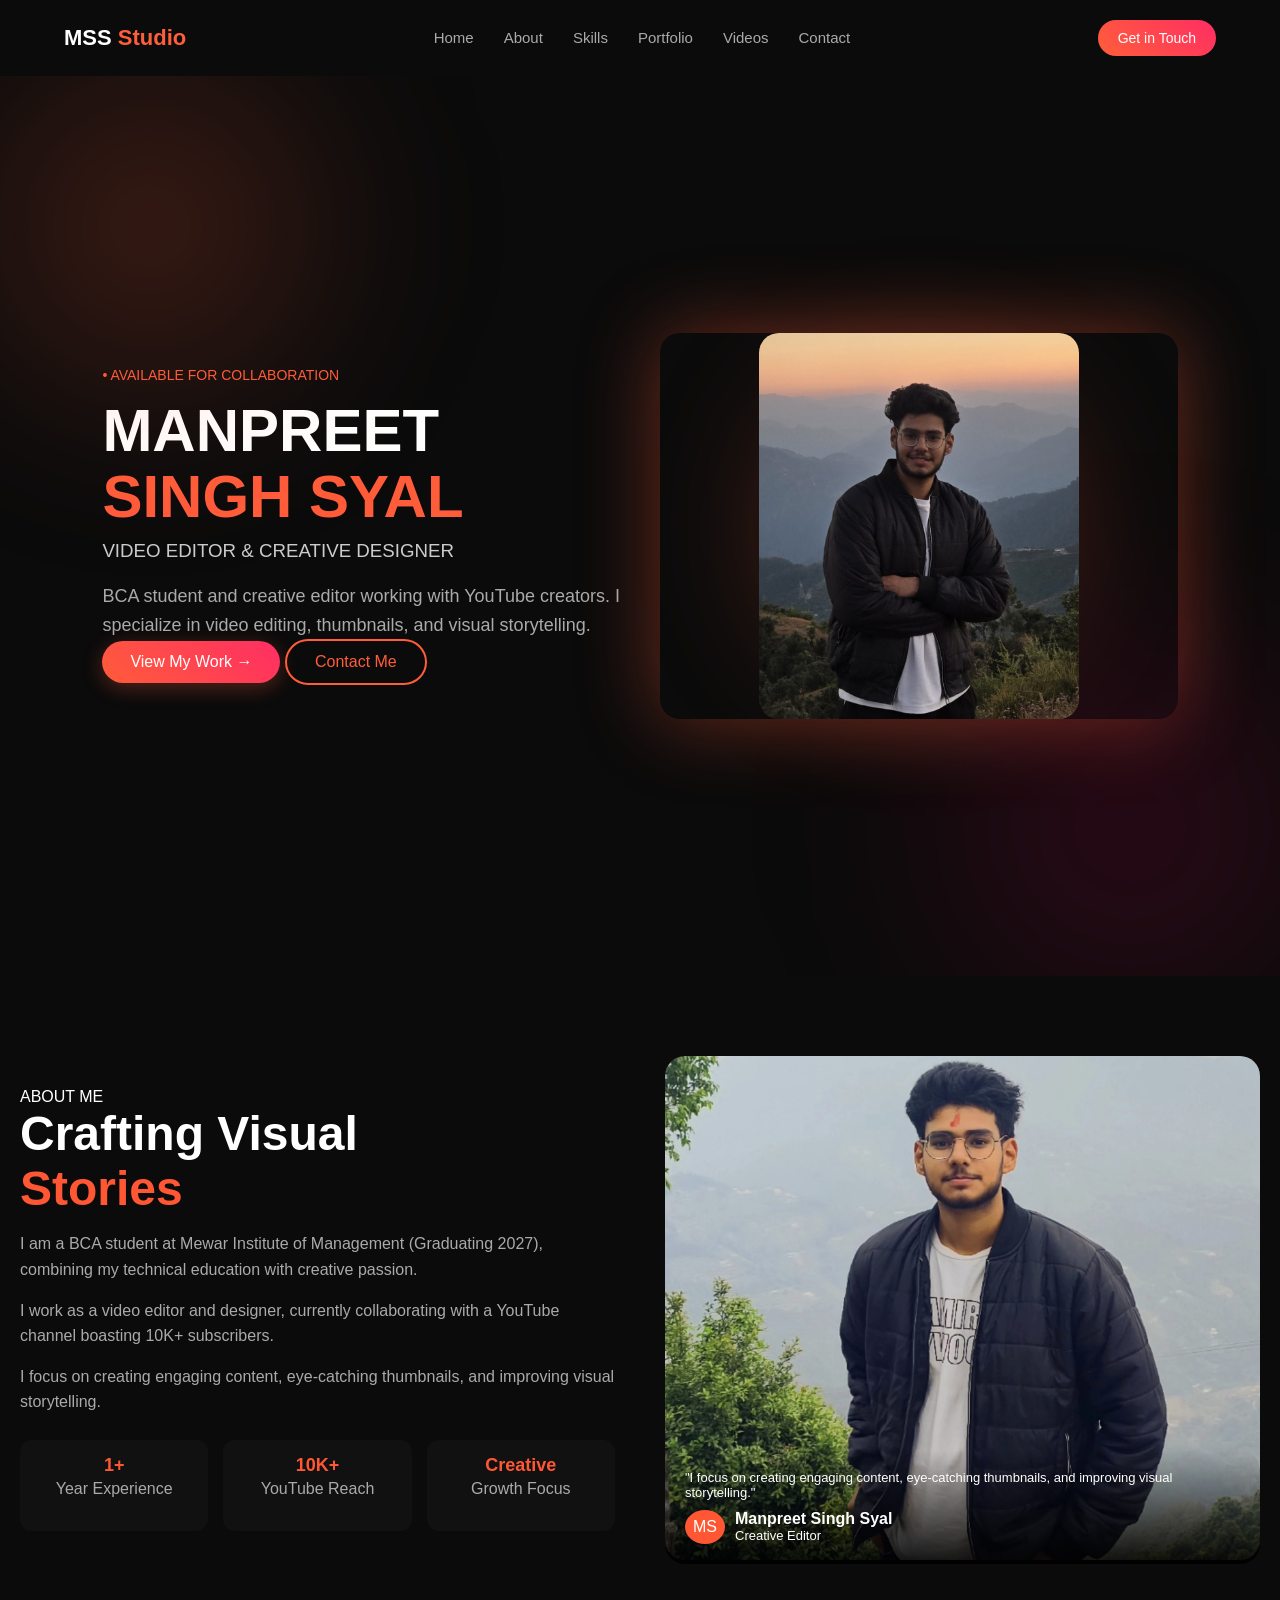
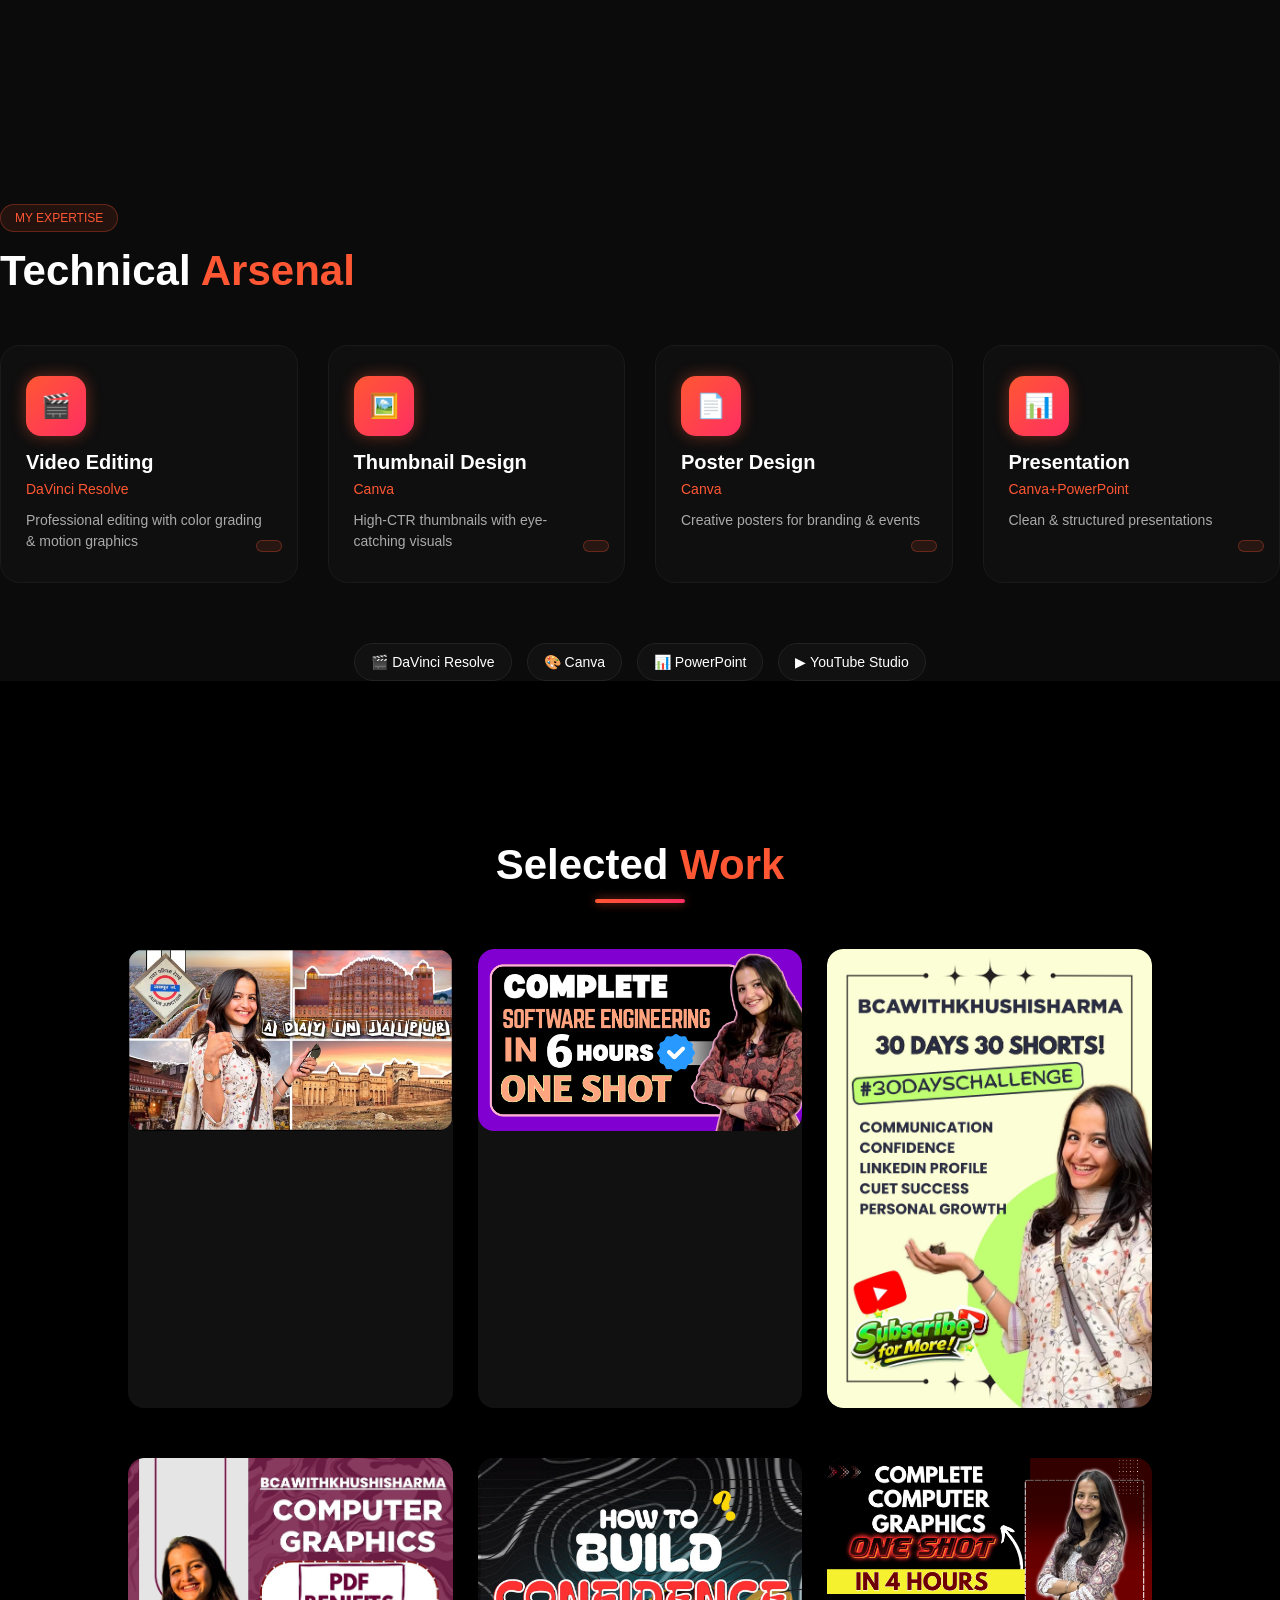
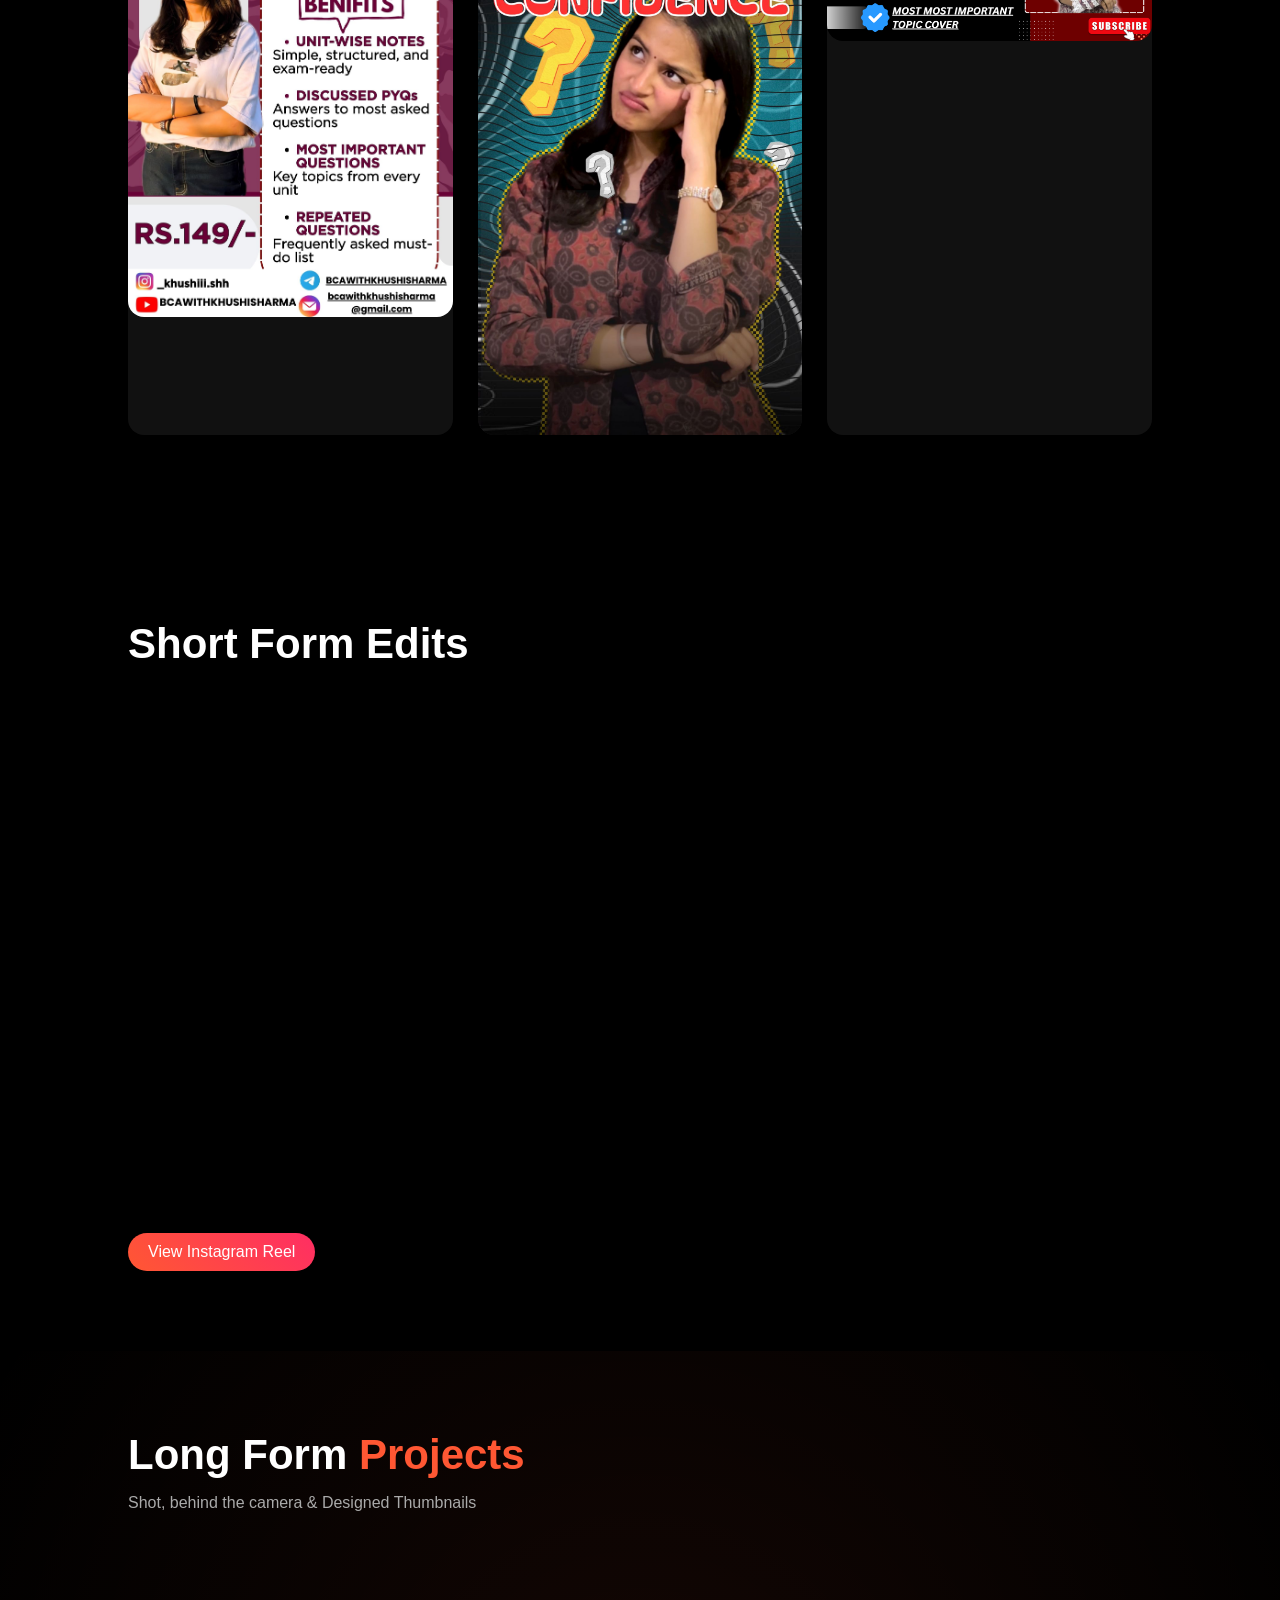
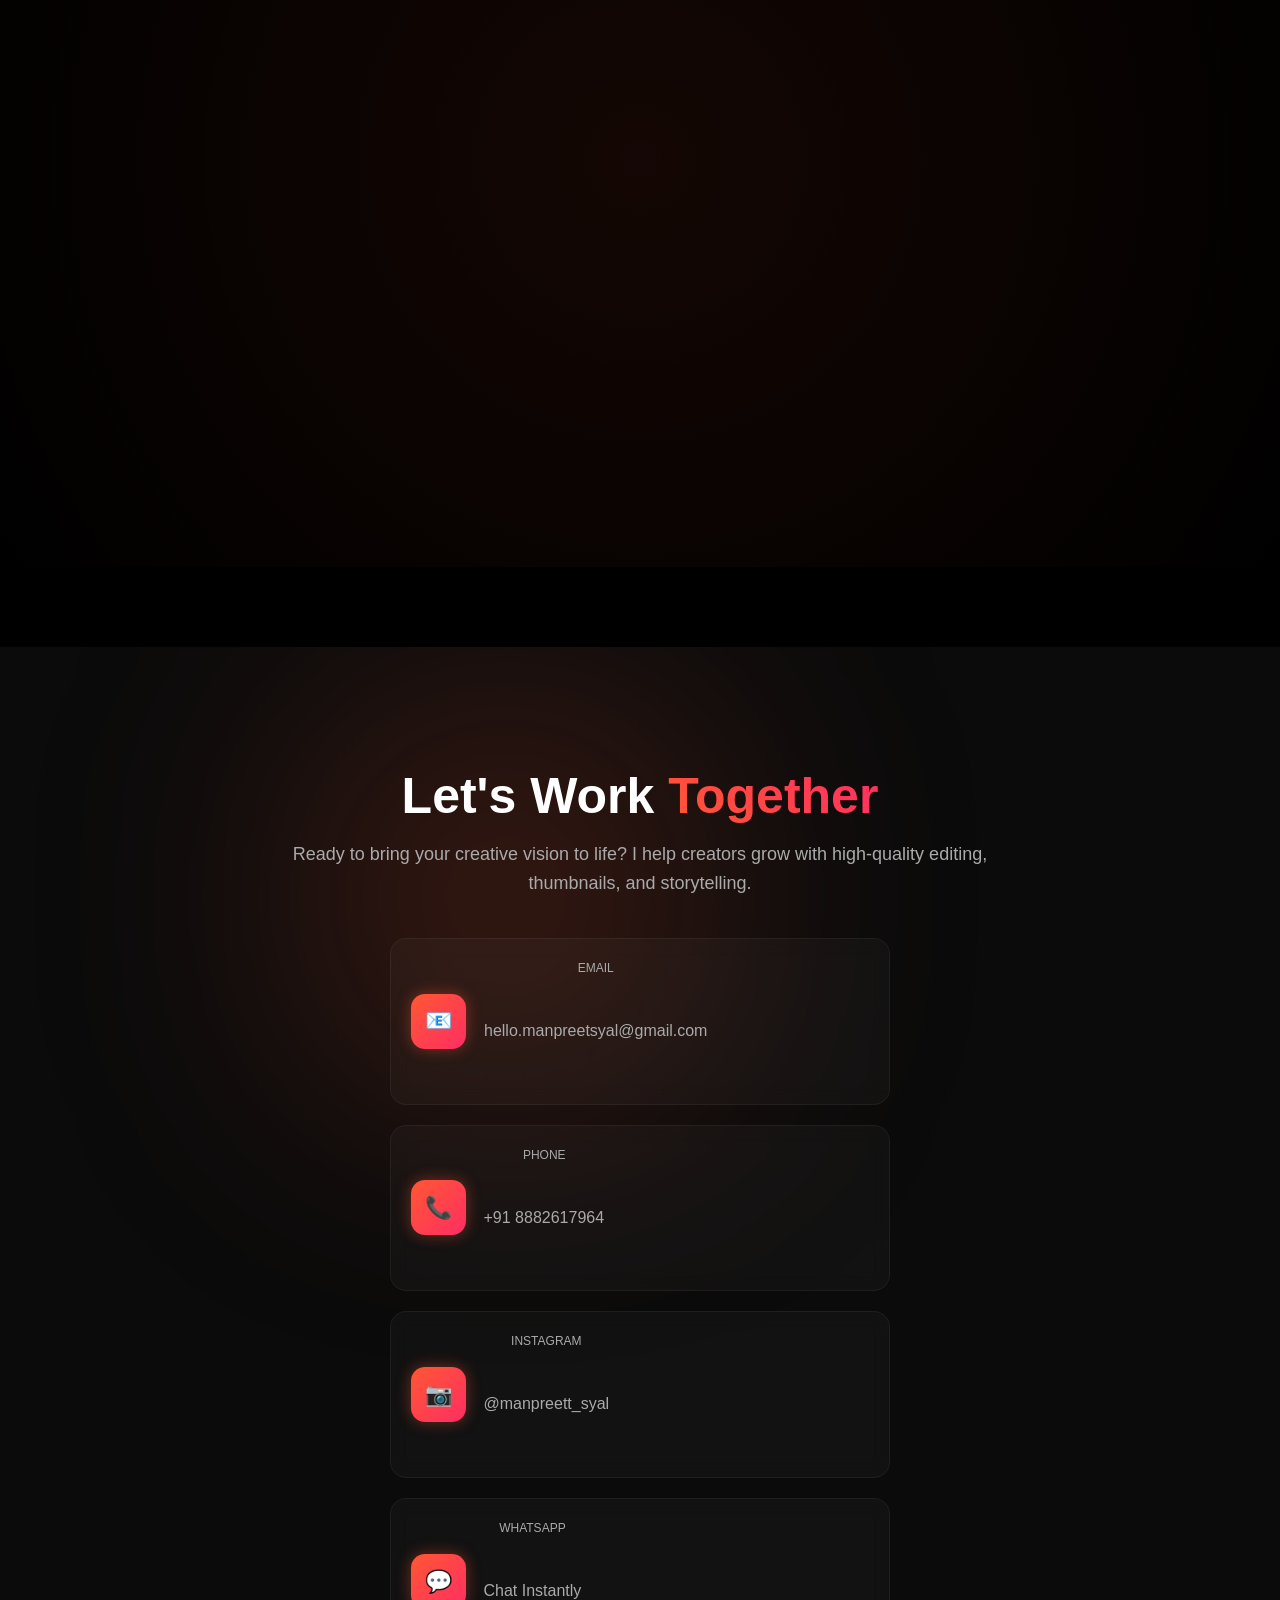
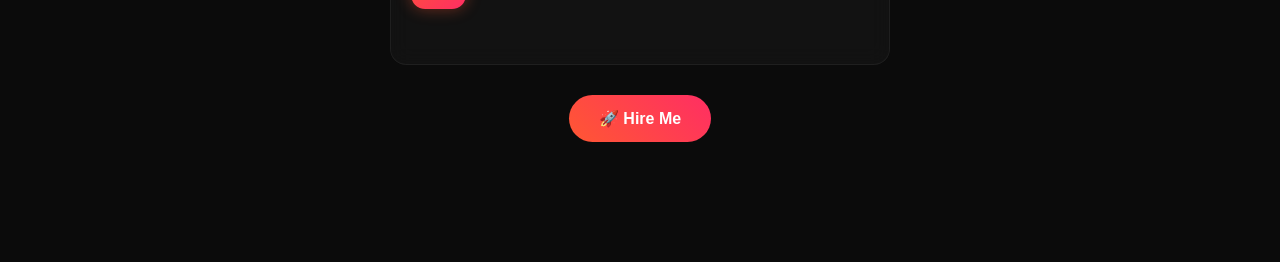
==== commit 766f4dc6: "Update index.html" ====
--- a/index.html
+++ b/index.html
@@ -3,9 +3,15 @@
 <head>
   <meta charset="UTF-8">
   <meta name="viewport" content="width=device-width, initial-scale=1.0">
-  <title>Manpreet Portfolio</title>
+
+  <title>Manpreet Singh Syal | Video Editor & Thumbnail Designer</title>
+
+  <meta name="description" content="Freelance video editor and thumbnail designer. High CTR YouTube thumbnails, posters, and professional editing services.">
+  <meta name="keywords" content="video editor, thumbnail designer, YouTube thumbnails, freelance editor, poster design">
+
+  <meta name="google-site-verification" content="VqHmF9AKDbLrN9SmAtdEEExyikbMP5aEZJefvKOQaZA">
+
   <link rel="stylesheet" href="myportfolio.css">
-  <meta name="google-site-verification" content="VqHmF9AKDbLrN9SmAtdEEExyikbMP5aEZJefvKOQaZA" />
 </head>
 
 
@@ -132,7 +138,7 @@
 
 </section>
 <!-- SKILLS -->
-<section id="skills">...</section>
+<section id="skills"></section>
   <div class="skills-header">
     <span class="tag">MY EXPERTISE</span>
     <h2>Technical <span>Arsenal</span></h2>
